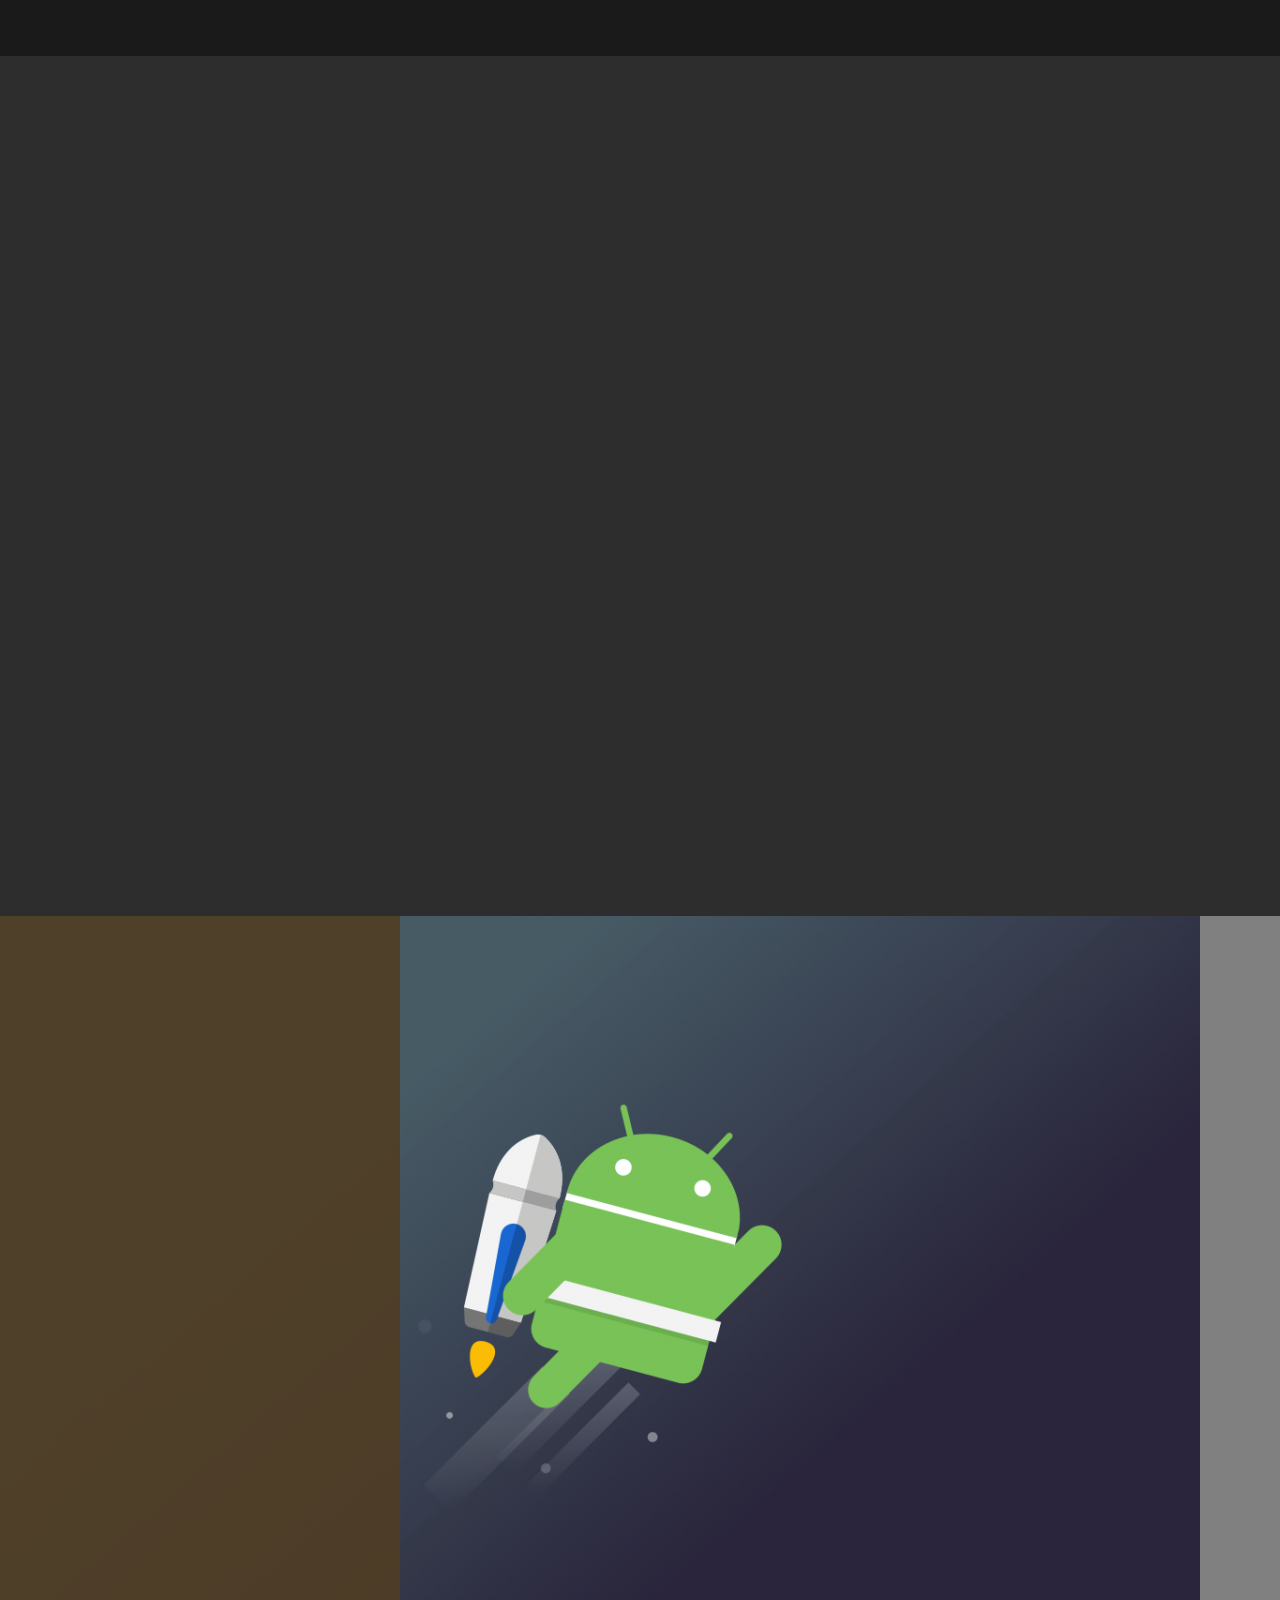
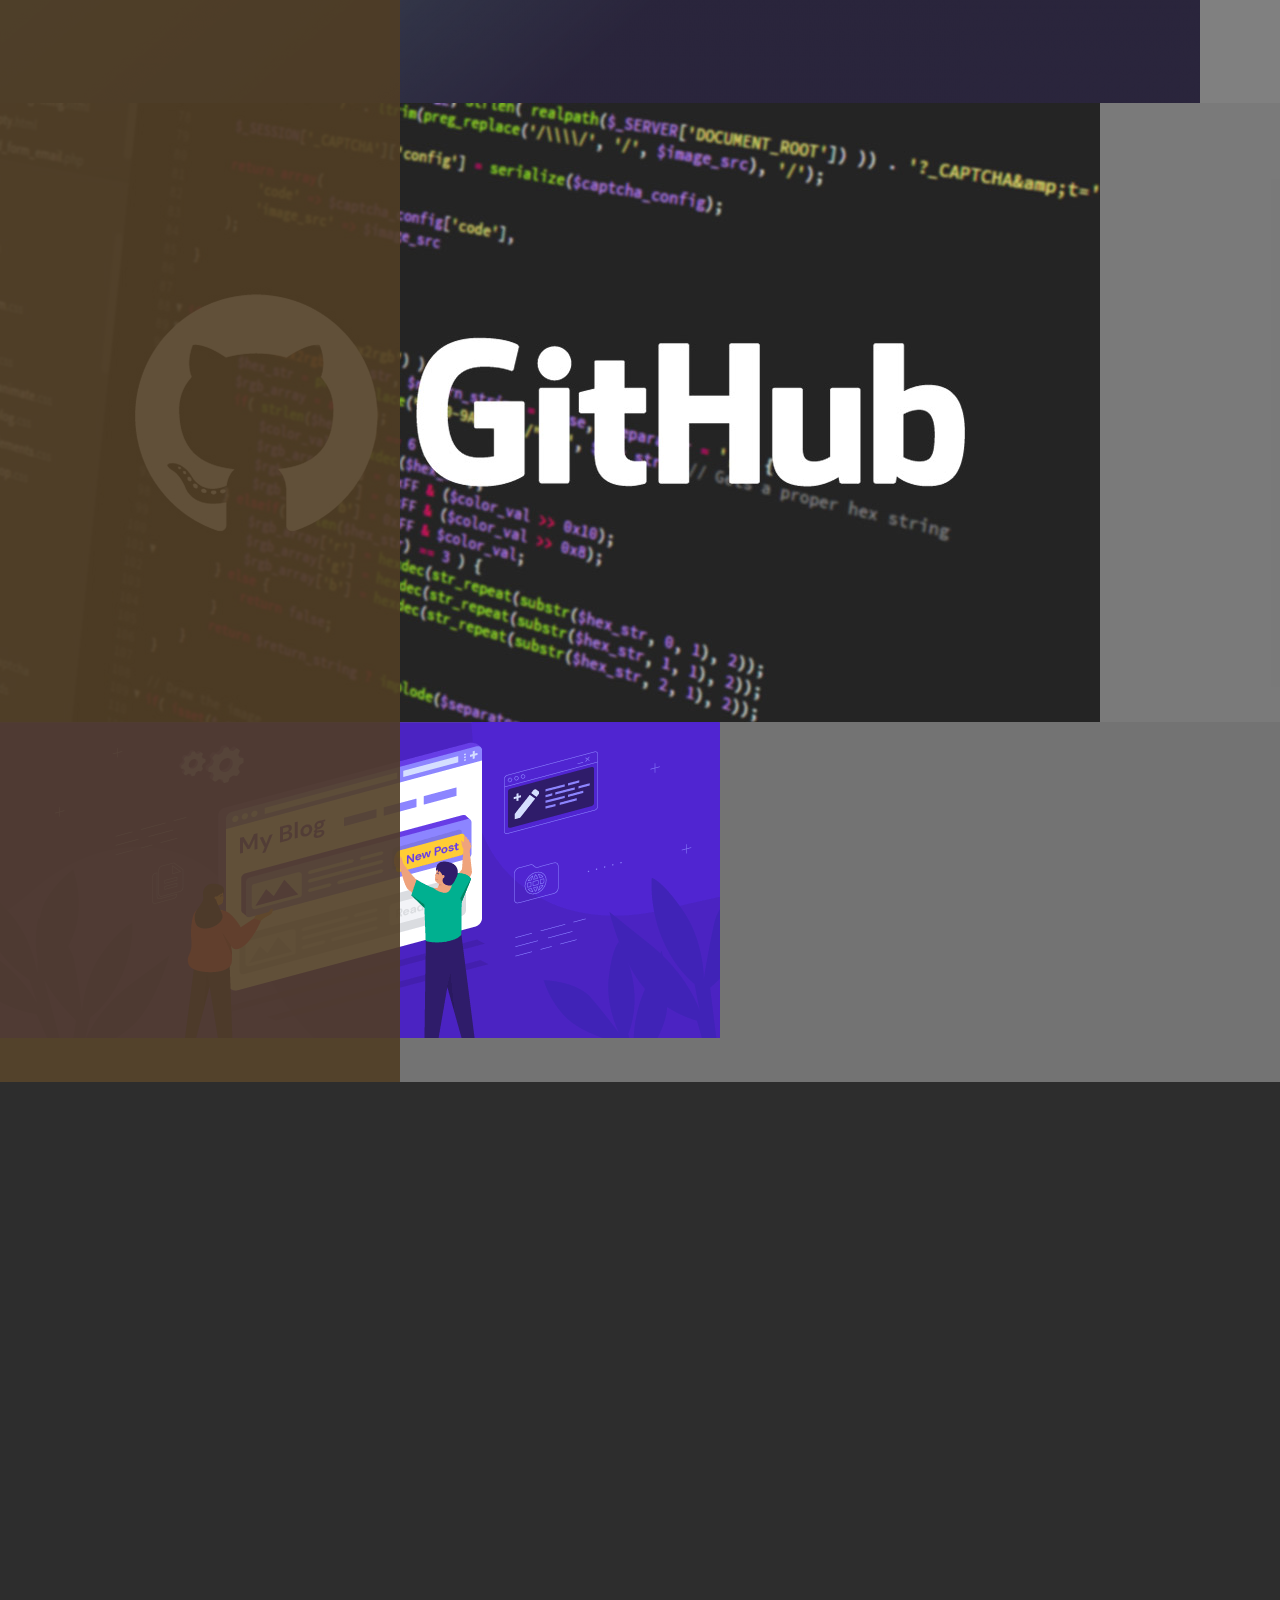
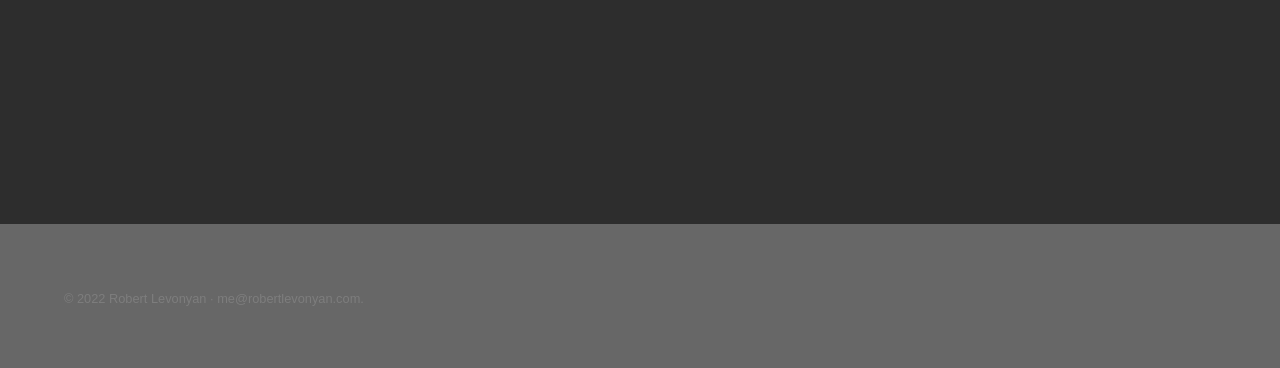
==== index.html @ fb7bb4aa "website added" ====
<!DOCTYPE HTML>
<!--
	Hyperspace by HTML5 UP
	html5up.net | @ajlkn
	Free for personal and commercial use under the CCA 3.0 license (html5up.net/license)
-->
<html>
	<head>
		<title>Robert Levonyan - My personal space</title>
		<meta charset="utf-8" />
		<meta name="viewport" content="width=device-width, initial-scale=1, user-scalable=no" />
		<link rel="stylesheet" href="assets/css/main.css" />
		<link rel="shortcut icon" href="./images/favicon.ico" type="image/x-icon">
		<noscript><link rel="stylesheet" href="assets/css/noscript.css" /></noscript>
	</head>
	<body class="is-preload">
		
		<!-- <video autoplay muted loop>
			<source src="./videos/website_video.mp4" type="video/mp4" />
		</video> -->

		<!-- Sidebar -->
			<section id="sidebar">
				<div class="inner">
					<nav>
						<ul>
							<li><a href="#intro">Welcome</a></li>
							<li><a href="#one">What I do</a></li>
							<li><a href="#two">Get In touch</a></li>
						</ul>
					</nav>
				</div>
			</section>

		<!-- Wrapper -->
			<div id="wrapper">

				<!-- Intro -->
					<section id="intro" class="wrapper style1 fullscreen fade-up">
						<div class="inner">
							<h1>Hello</h1>
							<p>I am Robert, an Android developer based in Yerevan, Armenia.<br /> I love creating great 
								<a href="https://play.google.com/store/apps/dev?id=5477562049350283357" target="_blank">applications</a>
								and <a href="https://github.com/robertlevonyan" target="_blank">libraries</a> for Android.</p>
							<ul class="actions">
								<li><a href="#one" class="button scrolly">Let's continue</a></li>
							</ul>
					</div>
					</section>

				<!-- One -->
					<section id="one" class="wrapper style2 spotlights">
						<section>
							<a href="#" class="image"><img src="images/android_dev.png" alt="" data-position="center center" /></a>
							<div class="content">
								<div class="inner">
									<h2>Android application development</h2>
									<p>During the years I've worked on 10+ projects from all around the world. If your business needs a native Android application written with the cutting edge technology, I'll be thrilled to work with you!</p>
									<ul class="actions">
										<li><li><a href="https://play.google.com/store/apps/dev?id=5477562049350283357" target="_blank" class="button">See my personal applications</a></li>
									</ul>
								</div>
							</div>
						</section>
						<section>
							<a href="#" class="image"><img src="images/github.jpeg" alt="" data-position="top center" /></a>
							<div class="content">
								<div class="inner">
									<h2>Android library development</h2>
									<p>I've created several open-source libraries and applications which can be helpful for others. I can also create a custom library for your own company</p>
									<ul class="actions">
										<li><a href="https://github.com/robertlevonyan" target="_blank" class="button">See my GitHub</a></li>
									</ul>
								</div>
							</div>
						</section>
						<section>
							<a href="#" class="image"><img src="images/blog.png" alt="" data-position="25% 25%" /></a>
							<div class="content">
								<div class="inner">
									<h2>Blog posts</h2>
									<p>As a person it is very important for me to share the knowledge I have. For this reason I'm writing small articles about topics I find interesting.</p>
									<ul class="actions">
										<li><a href="https://medium.com/@robertlevonyan" target="_blank" class="button">Read my medium</a></li>
									</ul>
								</div>
							</div>
						</section>
					</section>

				<!-- Three -->
					<section id="two" class="wrapper style1 fade-up">
						<div class="inner">
							<h2>Get in touch</h2>
							<p>Let's create something amazing together.</p>
							<div class="split style1">
								<section>
									<form method="post" action="#">
										<div class="fields">
											<div class="field half">
												<label for="name">Name</label>
												<input type="text" name="name" id="name" />
											</div>
											<div class="field half">
												<label for="email">Email</label>
												<input type="text" name="email" id="email" />
											</div>
											<div class="field">
												<label for="message">Message</label>
												<textarea name="message" id="message" rows="5"></textarea>
											</div>
											<div class="field" style="width: 79%">
												<label for="name">Capcha</label>
												<input type="text" name="nacapchame" id="capcha" />
											</div>
											<div class="field" style="width: 18%">
												<label for="name">Value</label>
												<input type="text" name="capchavalue" id="capcha_value" readonly/>
											</div>
										</div>
										<ul class="actions">
											<li><a href="" class="button submit">Send Message</a></li>
										</ul>
									</form>
								</section>
								<section>
									<ul class="contact">
										<!-- <li>
											<h3>Address</h3>
											<span>12345 Somewhere Road #654<br />
											Nashville, TN 00000-0000<br />
											USA</span>
										</li> -->
										<li>
											<h3>Email</h3>
											<a href="#">me@robertlevonyan.com</a>
										</li>
										<li>
											<h3>Social</h3>
											<ul class="icons">
												<li><a href="https://twitter.com/robertlevonyan" target="_blank" class="icon brands fa-twitter"><span class="label">Twitter</span></a></li>
												<li><a href="https://github.com/robertlevonyan/" target="_blank" class="icon brands fa-github"><span class="label">GitHub</span></a></li>
												<li><a href="https://www.instagram.com/robert_levonyan/" target="_blank" class="icon brands fa-instagram"><span class="label">Instagram</span></a></li>
												<li><a href="https://www.linkedin.com/in/robert-levonyan-0226a462/" target="_blank" class="icon brands fa-linkedin-in"><span class="label">LinkedIn</span></a></li>
											</ul>
										</li>
									</ul>
								</section>
							</div>
						</div>
					</section>

			</div>

		<!-- Footer -->
			<footer id="footer" class="wrapper style1-alt">
				<div class="inner">
					<ul class="menu">
						<li>&copy; 2022 Robert Levonyan · me@robertlevonyan.com.</li>
					</ul>
				</div>
			</footer>

		<!-- Scripts -->
			<script src="assets/js/jquery.min.js"></script>
			<script src="assets/js/jquery.scrollex.min.js"></script>
			<script src="assets/js/jquery.scrolly.min.js"></script>
			<script src="assets/js/browser.min.js"></script>
			<script src="assets/js/breakpoints.min.js"></script>
			<script src="assets/js/util.js"></script>
			<script src="assets/js/main.js"></script>

	</body>
</html>
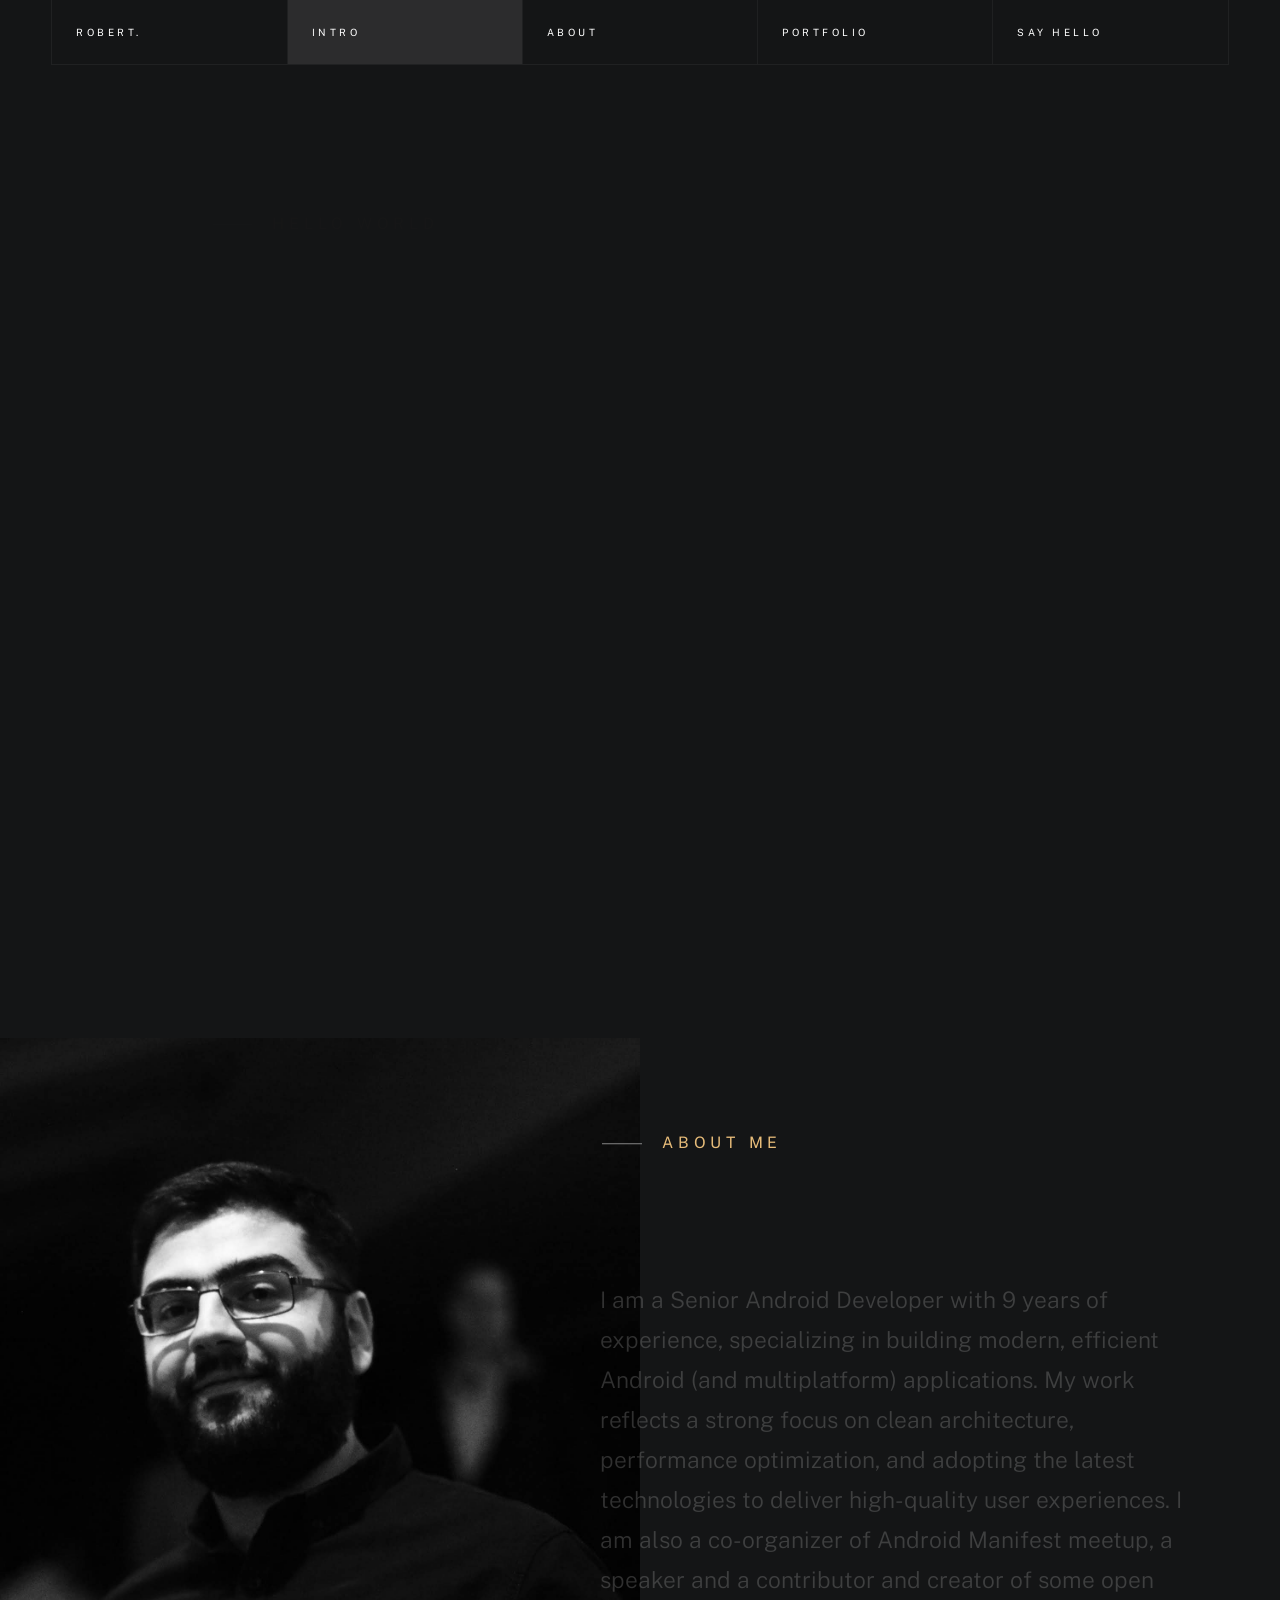
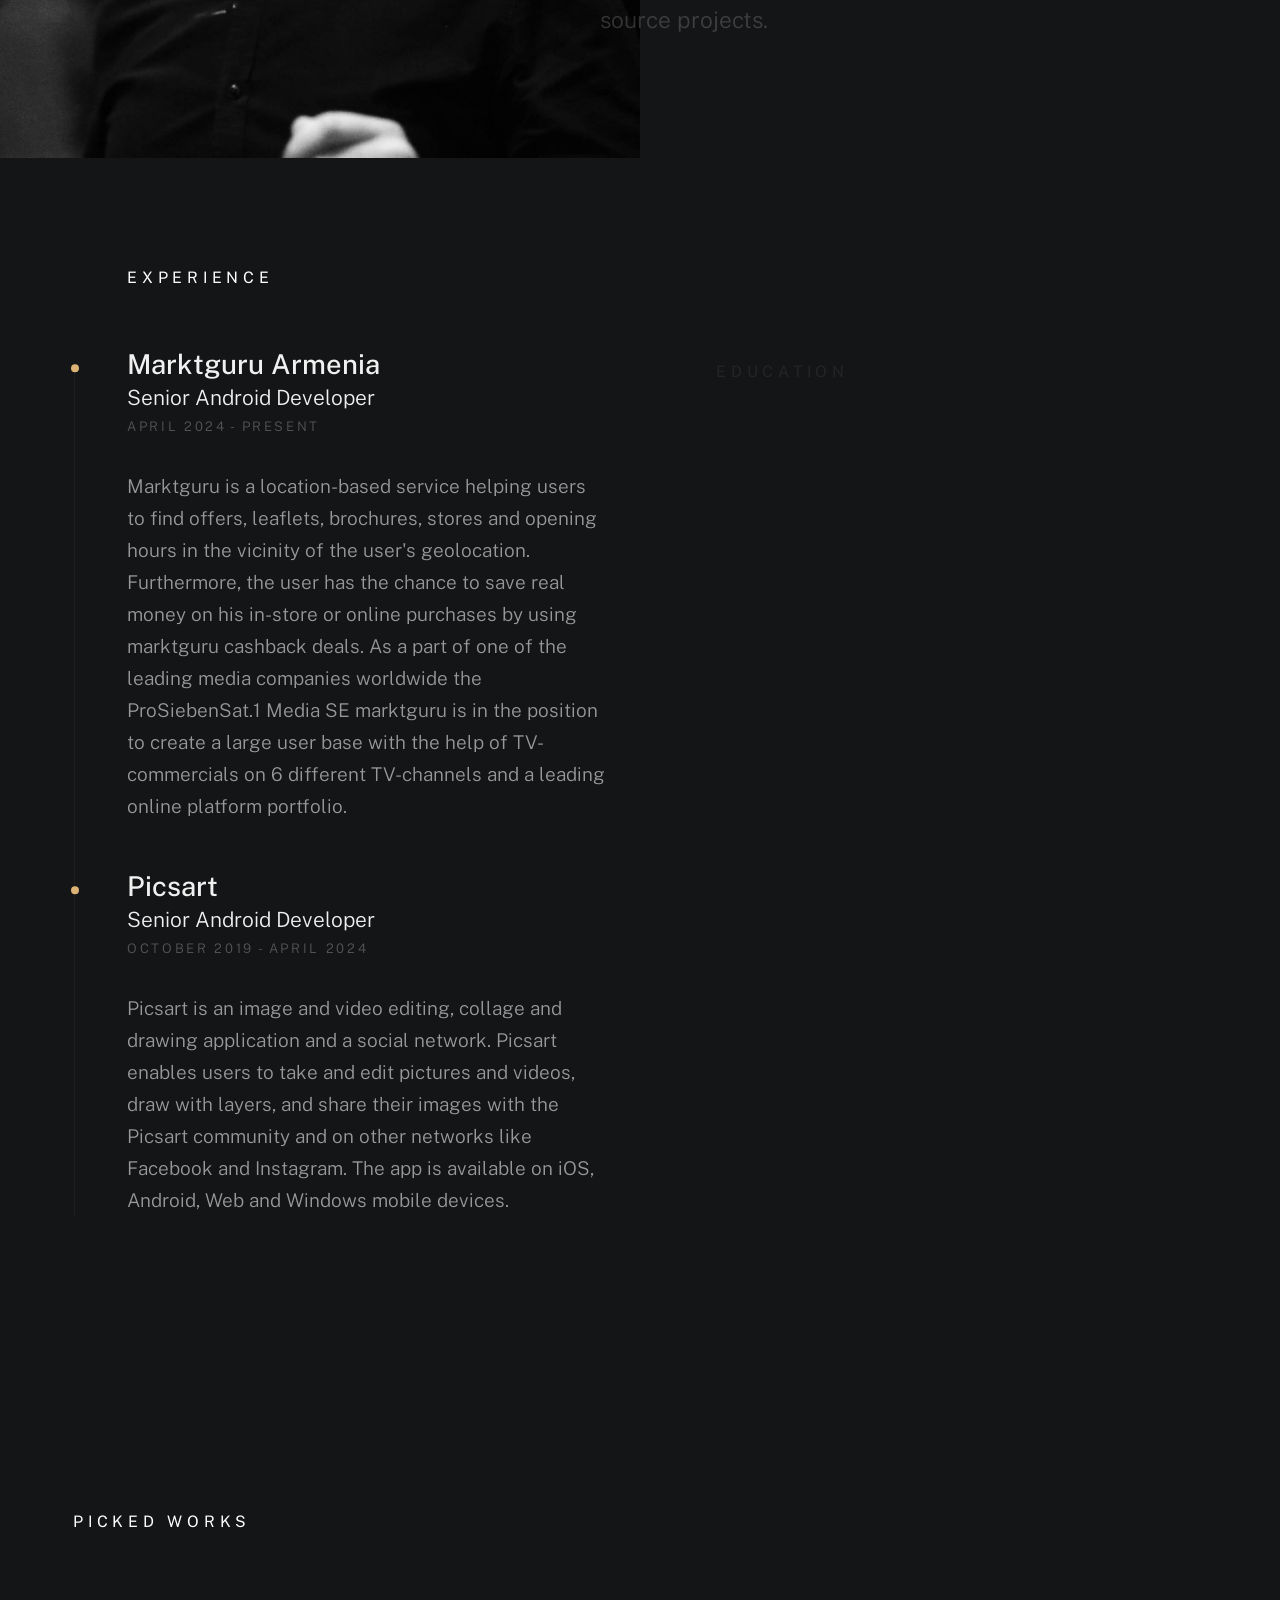
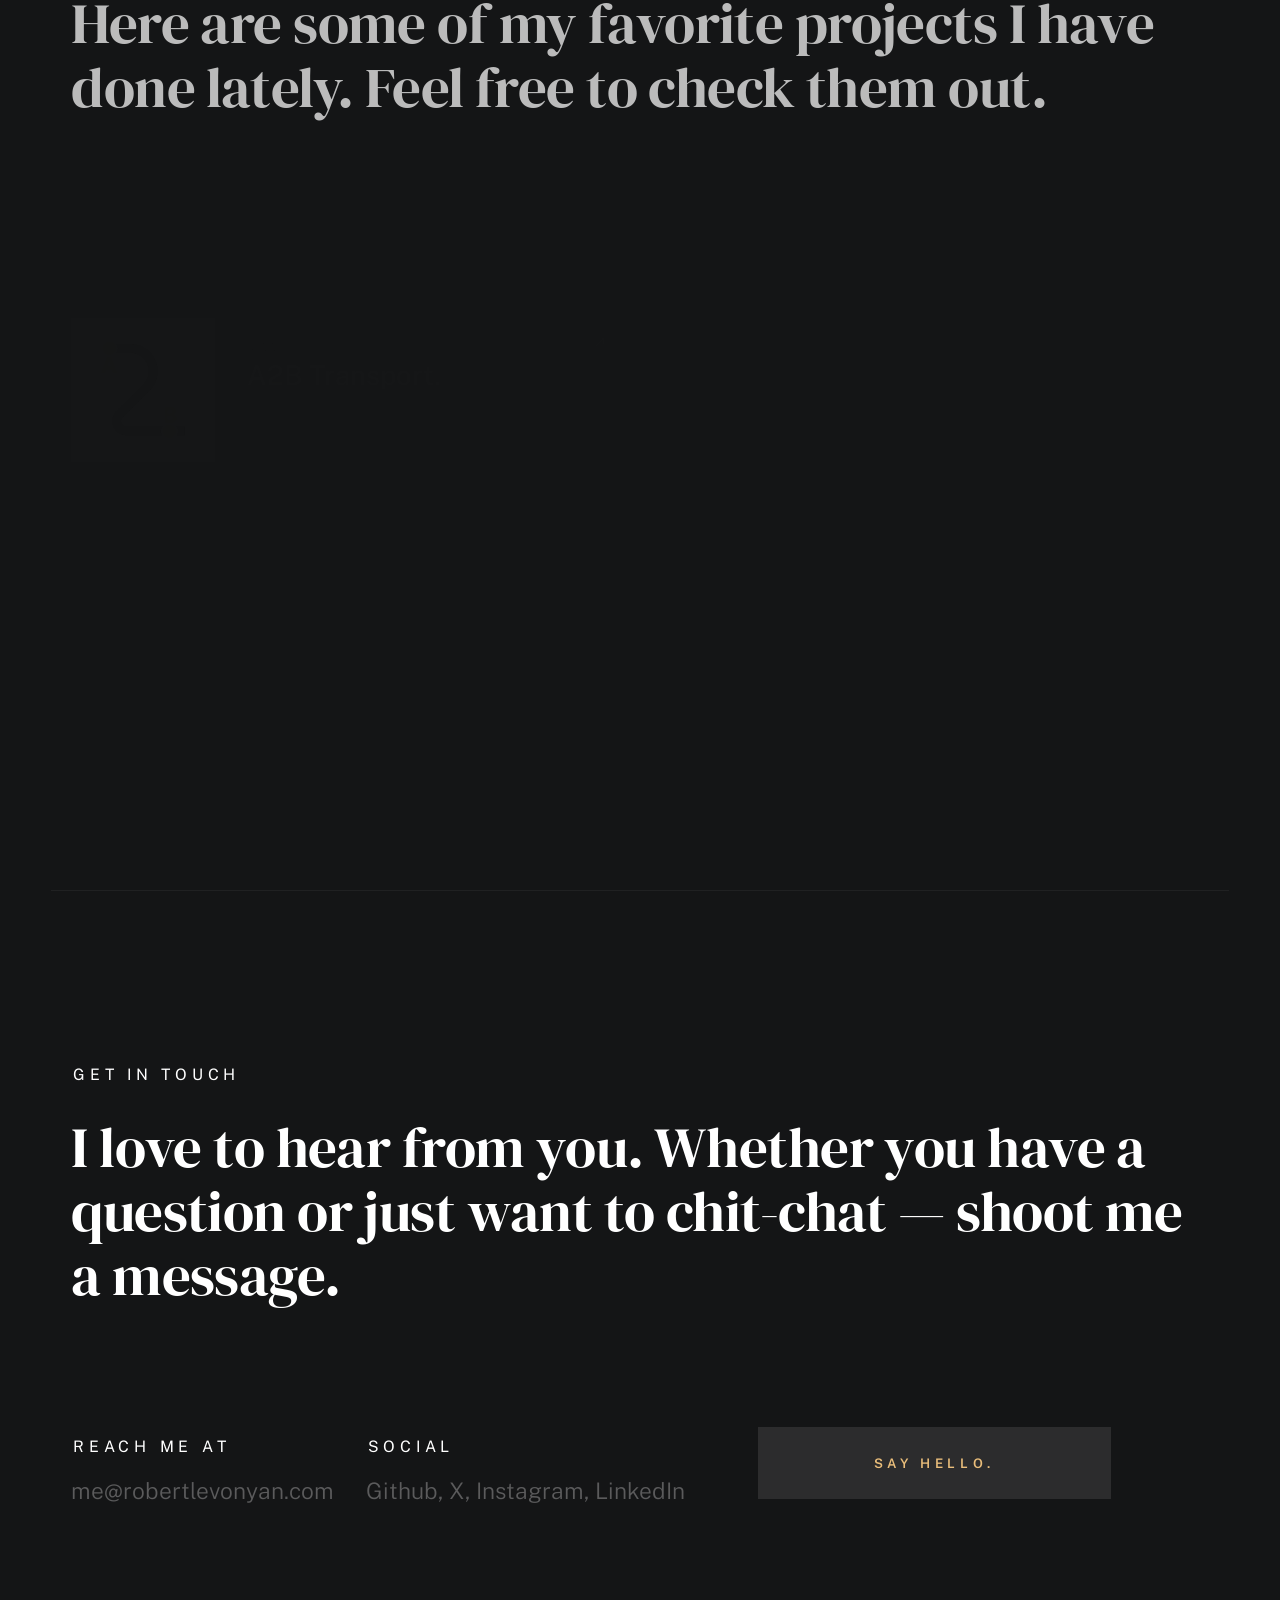
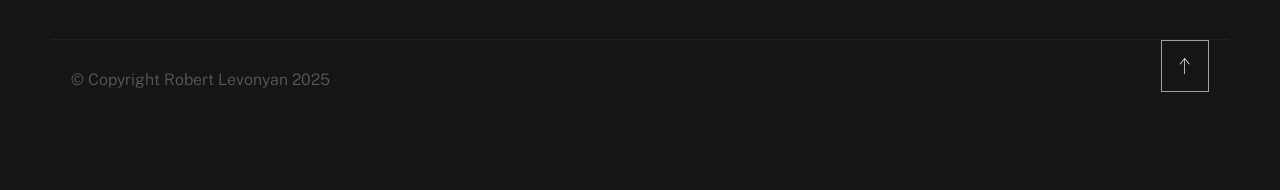
==== commit 370e25f5: "new version" ====
--- a/index.html
+++ b/index.html
@@ -1,174 +1,655 @@
-<!DOCTYPE HTML>
-<!--
-	Hyperspace by HTML5 UP
-	html5up.net | @ajlkn
-	Free for personal and commercial use under the CCA 3.0 license (html5up.net/license)
--->
-<html>
-	<head>
-		<title>Robert Levonyan - My personal space</title>
-		<meta charset="utf-8" />
-		<meta name="viewport" content="width=device-width, initial-scale=1, user-scalable=no" />
-		<link rel="stylesheet" href="assets/css/main.css" />
-		<link rel="shortcut icon" href="./images/favicon.ico" type="image/x-icon">
-		<noscript><link rel="stylesheet" href="assets/css/noscript.css" /></noscript>
-	</head>
-	<body class="is-preload">
-		
-		<!-- <video autoplay muted loop>
-			<source src="./videos/website_video.mp4" type="video/mp4" />
-		</video> -->
-
-		<!-- Sidebar -->
-			<section id="sidebar">
-				<div class="inner">
-					<nav>
-						<ul>
-							<li><a href="#intro">Welcome</a></li>
-							<li><a href="#one">What I do</a></li>
-							<li><a href="#two">Get In touch</a></li>
-						</ul>
-					</nav>
-				</div>
-			</section>
-
-		<!-- Wrapper -->
-			<div id="wrapper">
-
-				<!-- Intro -->
-					<section id="intro" class="wrapper style1 fullscreen fade-up">
-						<div class="inner">
-							<h1>Hello</h1>
-							<p>I am Robert, an Android developer based in Yerevan, Armenia.<br /> I love creating great 
-								<a href="https://play.google.com/store/apps/dev?id=5477562049350283357" target="_blank">applications</a>
-								and <a href="https://github.com/robertlevonyan" target="_blank">libraries</a> for Android.</p>
-							<ul class="actions">
-								<li><a href="#one" class="button scrolly">Let's continue</a></li>
-							</ul>
-					</div>
-					</section>
-
-				<!-- One -->
-					<section id="one" class="wrapper style2 spotlights">
-						<section>
-							<a href="#" class="image"><img src="images/android_dev.png" alt="" data-position="center center" /></a>
-							<div class="content">
-								<div class="inner">
-									<h2>Android application development</h2>
-									<p>During the years I've worked on 10+ projects from all around the world. If your business needs a native Android application written with the cutting edge technology, I'll be thrilled to work with you!</p>
-									<ul class="actions">
-										<li><li><a href="https://play.google.com/store/apps/dev?id=5477562049350283357" target="_blank" class="button">See my personal applications</a></li>
-									</ul>
-								</div>
-							</div>
-						</section>
-						<section>
-							<a href="#" class="image"><img src="images/github.jpeg" alt="" data-position="top center" /></a>
-							<div class="content">
-								<div class="inner">
-									<h2>Android library development</h2>
-									<p>I've created several open-source libraries and applications which can be helpful for others. I can also create a custom library for your own company</p>
-									<ul class="actions">
-										<li><a href="https://github.com/robertlevonyan" target="_blank" class="button">See my GitHub</a></li>
-									</ul>
-								</div>
-							</div>
-						</section>
-						<section>
-							<a href="#" class="image"><img src="images/blog.png" alt="" data-position="25% 25%" /></a>
-							<div class="content">
-								<div class="inner">
-									<h2>Blog posts</h2>
-									<p>As a person it is very important for me to share the knowledge I have. For this reason I'm writing small articles about topics I find interesting.</p>
-									<ul class="actions">
-										<li><a href="https://medium.com/@robertlevonyan" target="_blank" class="button">Read my medium</a></li>
-									</ul>
-								</div>
-							</div>
-						</section>
-					</section>
-
-				<!-- Three -->
-					<section id="two" class="wrapper style1 fade-up">
-						<div class="inner">
-							<h2>Get in touch</h2>
-							<p>Let's create something amazing together.</p>
-							<div class="split style1">
-								<section>
-									<form method="post" action="#">
-										<div class="fields">
-											<div class="field half">
-												<label for="name">Name</label>
-												<input type="text" name="name" id="name" />
-											</div>
-											<div class="field half">
-												<label for="email">Email</label>
-												<input type="text" name="email" id="email" />
-											</div>
-											<div class="field">
-												<label for="message">Message</label>
-												<textarea name="message" id="message" rows="5"></textarea>
-											</div>
-											<div class="field" style="width: 79%">
-												<label for="name">Capcha</label>
-												<input type="text" name="nacapchame" id="capcha" />
-											</div>
-											<div class="field" style="width: 18%">
-												<label for="name">Value</label>
-												<input type="text" name="capchavalue" id="capcha_value" readonly/>
-											</div>
-										</div>
-										<ul class="actions">
-											<li><a href="" class="button submit">Send Message</a></li>
-										</ul>
-									</form>
-								</section>
-								<section>
-									<ul class="contact">
-										<!-- <li>
-											<h3>Address</h3>
-											<span>12345 Somewhere Road #654<br />
-											Nashville, TN 00000-0000<br />
-											USA</span>
-										</li> -->
-										<li>
-											<h3>Email</h3>
-											<a href="#">me@robertlevonyan.com</a>
-										</li>
-										<li>
-											<h3>Social</h3>
-											<ul class="icons">
-												<li><a href="https://twitter.com/robertlevonyan" target="_blank" class="icon brands fa-twitter"><span class="label">Twitter</span></a></li>
-												<li><a href="https://github.com/robertlevonyan/" target="_blank" class="icon brands fa-github"><span class="label">GitHub</span></a></li>
-												<li><a href="https://www.instagram.com/robert_levonyan/" target="_blank" class="icon brands fa-instagram"><span class="label">Instagram</span></a></li>
-												<li><a href="https://www.linkedin.com/in/robert-levonyan-0226a462/" target="_blank" class="icon brands fa-linkedin-in"><span class="label">LinkedIn</span></a></li>
-											</ul>
-										</li>
-									</ul>
-								</section>
-							</div>
-						</div>
-					</section>
-
-			</div>
-
-		<!-- Footer -->
-			<footer id="footer" class="wrapper style1-alt">
-				<div class="inner">
-					<ul class="menu">
-						<li>&copy; 2022 Robert Levonyan · me@robertlevonyan.com.</li>
-					</ul>
-				</div>
-			</footer>
-
-		<!-- Scripts -->
-			<script src="assets/js/jquery.min.js"></script>
-			<script src="assets/js/jquery.scrollex.min.js"></script>
-			<script src="assets/js/jquery.scrolly.min.js"></script>
-			<script src="assets/js/browser.min.js"></script>
-			<script src="assets/js/breakpoints.min.js"></script>
-			<script src="assets/js/util.js"></script>
-			<script src="assets/js/main.js"></script>
-
-	</body>
+<!DOCTYPE html>
+<html class="no-js ss-preload" lang="en">
+<head>
+
+    <!--- basic page needs
+    ================================================== -->
+    <meta charset="utf-8">
+    <title>Robert Levonyan</title>
+    <meta name="description" content="">
+    <meta name="author" content="">
+
+    <!-- mobile specific metas
+    ================================================== -->
+    <meta name="viewport" content="width=device-width, initial-scale=1">
+
+    <!-- CSS
+    ================================================== -->
+    <link rel="stylesheet" href="css/vendor.css">
+    <link rel="stylesheet" href="css/styles.css">
+
+    <!-- favicons
+    ================================================== -->
+    <link rel="apple-touch-icon" sizes="180x180" href="apple-touch-icon.png">
+    <link rel="icon" type="image/png" sizes="32x32" href="favicon-32x32.png">
+    <link rel="icon" type="image/png" sizes="16x16" href="favicon-16x16.png">
+    <link rel="manifest" href="site.webmanifest">
+
+</head>
+
+<body id="top">
+
+
+    <!-- # preloader
+    ================================================== -->
+    <div id="preloader">
+        <div id="loader">
+        </div>
+    </div>
+
+
+    <!-- # page wrap
+    ================================================== -->
+    <div class="s-pagewrap">
+
+        <div class="circles">
+            <span></span>
+            <span></span>
+            <span></span>
+            <span></span>
+            <span></span>
+        </div>
+
+
+        <!-- ## site header 
+        ================================================== -->
+        <header class="s-header">
+
+            <div class="header-mobile">
+                <span class="mobile-home-link"><a href="index.html">Robert.</a></span>
+                <a class="mobile-menu-toggle" href="#0"><span>Menu</span></a>
+            </div>
+
+            <div class="row wide main-nav-wrap">
+                <nav class="column lg-12 main-nav">
+                    <ul>
+                        <li><a href="index.html" class="home-link">Robert.</a></li>
+                        <li class="current"><a href="#intro" class="smoothscroll">Intro</a></li>
+                        <li><a href="#about" class="smoothscroll">About</a></li>
+                        <li><a href="#works" class="smoothscroll">Portfolio</a></li>
+                        <li><a href="#contact" class="smoothscroll">Say Hello</a></li>
+                    </ul>
+                </nav>
+            </div>
+
+        </header> <!-- end s-header -->
+
+
+        <!-- ## main content
+        ==================================================- -->
+        <main class="s-content">
+
+
+            <!-- ### intro
+            ================================================== -->
+            <section id="intro" class="s-intro target-section">
+
+                <div class="row intro-content wide">
+
+                    <div class="column">
+                        <div class="text-pretitle with-line">
+                            Hello World
+                        </div>
+
+                        <h1 class="text-huge-title">
+                            I am Robert,<br>
+                            an Android and multiplatform<br>
+                            developer based<br>
+                            in Yerevan, Armenia.
+                        </h1>
+                    </div>
+
+                    <ul class="intro-social">
+                        <li><a href="https://github.com/robertlevonyan" target="_blank">Github</a></li>
+                        <li><a href="https://x.com/robertlevonyan" target="_blank">X</a></li>
+                        <li><a href="https://www.instagram.com/robert_levonyan/" target="_blank">Instagram</a></li>
+                        <li><a href="https://www.linkedin.com/in/robert-levonyan-0226a462/" target="_blank">LinkedIn</a></li>
+                    </ul>
+
+                </div> <!-- end intro content -->
+
+                <a href="#about" class="intro-scrolldown smoothscroll">
+                    <svg width="24" height="24" viewBox="0 0 24 24" xmlns="http://www.w3.org/2000/svg" fill-rule="evenodd" clip-rule="evenodd"><path d="M11 21.883l-6.235-7.527-.765.644 7.521 9 7.479-9-.764-.645-6.236 7.529v-21.884h-1v21.883z"/></svg>
+                </a>
+
+            </section> <!-- end s-intro -->
+
+
+            <!-- ### about
+            ================================================== -->
+            <section id="about" class="s-about target-section">
+
+
+                <div class="row about-info wide" data-animate-block>
+
+                    <div class="column lg-6 md-12 about-info__pic-block">
+                        <img src="images/about-photo.jpg" 
+                             srcset="images/about-photo.jpg 1x, images/about-photo@2x.jpg 2x" alt="" class="about-info__pic" data-animate-el>
+                    </div>
+
+                    <div class="column lg-6 md-12">
+                        <div class="about-info__text" >
+
+                            <h2 class="text-pretitle with-line" data-animate-el>
+                                About me
+                            </h2>
+                            <p class="attention-getter" data-animate-el>
+                                I am a Senior Android Developer with 9 years of experience,
+                                specializing in building modern, efficient Android (and multiplatform) applications.
+                                My work reflects a strong focus on clean architecture,
+                                performance optimization, and adopting the latest technologies
+                                to deliver high-quality user experiences.
+                                I am also a co-organizer of Android Manifest meetup, a speaker and
+                                a contributor and creator of some open source projects.
+                            </p>
+                            <a href="https://drive.google.com/open?id=142lXrGCILpX3a_YI8Xa8GMttNpjm3hfv&usp=drive_fs" class="btn btn--medium u-fullwidth" data-animate-el target="_blank">Download My CV</a>
+
+                        </div>
+                    </div>
+                </div> <!-- about-info -->
+
+
+               <!--  <div class="row about-expertise" data-animate-block>
+                    <div class="column lg-12">
+
+                        <h2 class="text-pretitle" data-animate-el>Expertise</h2>
+
+                        <ul class="skills-list h1" data-animate-el>
+                            <li>Visual Design</li>
+                            <li>Branding Identity</li>
+                            <li>UI Design</li>
+                            <li>Product Design</li>
+                            <li>Prototyping</li>
+                            <li>Illustration</li>
+                        </ul>
+
+                    </div>
+                </div> end about-expertise -->
+
+
+                <div class="row about-timelines" data-animate-block>
+
+                    <div class="column lg-6 tab-12">
+
+                        <h2 class="text-pretitle" data-animate-el>
+                            Experience
+                        </h2>
+
+                        <div class="timeline" data-animate-el>
+
+                            <div class="timeline__block">
+                                <div class="timeline__bullet"></div>
+                                <div class="timeline__header">
+                                    <h4 class="timeline__title">Marktguru Armenia</h3>
+                                    <h5 class="timeline__meta">Senior Android Developer</h5>
+                                    <p class="timeline__timeframe">April 2024 - Present</p>
+                                </div>
+                                <div class="timeline__desc">
+                                    <p>Marktguru is a location-based service helping users to find offers, leaflets, brochures, stores and opening hours in the vicinity of the user's geolocation. Furthermore, the user has the chance to save real money on his in-store or online purchases by using marktguru cashback deals.  As a part of one of the leading media companies worldwide the ProSiebenSat.1 Media SE marktguru is in the position to create a large user base with the help of TV-commercials on 6 different TV-channels and a leading online platform portfolio.</p>
+                                </div>
+                            </div>
+    
+                            <div class="timeline__block">
+                                <div class="timeline__bullet"></div>
+                                <div class="timeline__header">
+                                    <h4 class="timeline__title">Picsart</h4>
+                                    <h5 class="timeline__meta">Senior Android Developer</h5>
+                                    <p class="timeline__timeframe">October 2019 - April 2024</p>
+                                </div>
+                                <div class="timeline__desc">
+                                    <p>Picsart is an image and video editing, collage and drawing application and a social network. Picsart enables users to take and edit pictures and videos, draw with layers, and share their images with the Picsart community and on other networks like Facebook and Instagram. The app is available on iOS, Android, Web and Windows mobile devices.</p>
+                                </div>
+                            </div>
+    
+                        </div> <!-- end timeline -->
+
+                    </div> <!-- end column -->
+
+                    <div class="column lg-6 tab-12">
+
+                        <h2 class="text-pretitle" data-animate-el>
+                            Education
+                        </h2>
+
+                        <div class="timeline" data-animate-el>
+
+                            <div class="timeline__block">
+                                <div class="timeline__bullet"></div>
+                                <div class="timeline__header">
+                                    <h4 class="timeline__title">European University of Armenia</h3>
+                                    <h5 class="timeline__meta">IT Bachelor</h5>
+                                    <p class="timeline__timeframe">May 2015</p>
+                                </div>
+                                <div class="timeline__desc">
+                                    <p>European University (previously called European Educational Regional Academy) was founded on the basis of agreement between the Republic of Armenia and "OWZ Bayern" in the Federal Republic of Germany and Bavaria, "European Academy Bolzano" in South Tyrol region of the Republic of Italy, "Career Development Association" in the Republic of Armenia, "Chamber of Commerce and Industry of Lyon" in France, French University of Armenia and other international and European organizations in 15.10.2001 on decision 978 confirmed by the Government of the Republic of Armenia.</p>
+                                </div>
+                            </div>
+    
+                            <!-- <div class="timeline__block">
+                                <div class="timeline__bullet"></div>
+                                <div class="timeline__header">
+                                    <h4 class="timeline__title">School of Cool Designers</h4>
+                                    <h5 class="timeline__meta">B.A. Degree in Graphic Design</h5>
+                                    <p class="timeline__timeframe">August 2012</p>
+                                </div>
+                                <div class="timeline__desc">
+                                    <p>Lorem ipsum Occaecat do esse ex et dolor culpa nisi ex in magna consectetur nisi cupidatat laboris esse eiusmod deserunt aute do quis velit esse sed Ut proident cupidatat nulla esse cillum laborum occaecat nostrud sit dolor incididunt amet est occaecat nisi.</p>
+                                </div>
+                            </div>
+    
+                        </div> end timeline -->
+                        
+                    </div> <!-- end column -->
+
+
+                </div> <!-- end about-timelines -->
+
+            </section> <!-- end s-about -->
+
+
+            <!-- ### works
+            ================================================== -->
+            <section id="works" class="s-works target-section">
+
+
+                <div class="row works-portfolio">
+
+                    <div class="column lg-12" data-animate-block>
+
+                        <h2 class="text-pretitle" data-animate-el>
+                            Picked Works
+                        </h2>
+                        <p class="h1" data-animate-el>
+                            Here are some of my favorite projects I have done lately. Feel free to check them out.
+                        </p>
+    
+                        <ul class="folio-list row block-lg-one-half block-stack-on-1000">
+
+                            <li class="folio-list__item column" data-animate-el>
+                                <a class="folio-list__item-link" href="https://play.google.com/store/apps/details?id=robert.findtransport" target="_blank">
+                                    <div class="folio-list__item-pic">
+                                        <img src="images/portfolio/a2b.png"
+                                             srcset="images/portfolio/a2b.png 1x, images/portfolio/a2b.png 2x"  alt="">
+                                    </div>
+                                    
+                                    <div class="folio-list__item-text">
+                                        <div class="folio-list__item-cat">
+                                            App
+                                        </div>
+                                        <div class="folio-list__item-title">
+                                            A2B Transport.
+                                        </div>
+                                    </div>
+                                </a>
+                                <a class="folio-list__proj-link" href="#" title="project link">
+                                    <svg width="15" height="15" viewBox="0 0 15 15" fill="none" xmlns="http://www.w3.org/2000/svg"><path d="M8.14645 3.14645C8.34171 2.95118 8.65829 2.95118 8.85355 3.14645L12.8536 7.14645C13.0488 7.34171 13.0488 7.65829 12.8536 7.85355L8.85355 11.8536C8.65829 12.0488 8.34171 12.0488 8.14645 11.8536C7.95118 11.6583 7.95118 11.3417 8.14645 11.1464L11.2929 8H2.5C2.22386 8 2 7.77614 2 7.5C2 7.22386 2.22386 7 2.5 7H11.2929L8.14645 3.85355C7.95118 3.65829 7.95118 3.34171 8.14645 3.14645Z" fill="currentColor" fill-rule="evenodd" clip-rule="evenodd"></path></svg>
+                                </a>
+                            </li> <!--end folio-list__item -->
+
+                            <li class="folio-list__item column" data-animate-el>
+                                <a class="folio-list__item-link" href="https://play.google.com/store/apps/details?id=com.robertlevonyan.testy" target="_blank">
+                                    <div class="folio-list__item-pic">
+                                        <img src="images/portfolio/testy.png" 
+                                             srcset="images/portfolio/testy.png 1x, images/portfolio/testy.png 2x" alt="">
+                                    </div>
+                                    
+                                    <div class="folio-list__item-text">
+                                        <div class="folio-list__item-cat">
+                                            App
+                                        </div>
+                                        <div class="folio-list__item-title">
+                                            Testy.
+                                        </div>
+                                    </div>
+                                </a>
+                                <a class="folio-list__proj-link" href="#" title="project link">
+                                    <svg width="15" height="15" viewBox="0 0 15 15" fill="none" xmlns="http://www.w3.org/2000/svg"><path d="M8.14645 3.14645C8.34171 2.95118 8.65829 2.95118 8.85355 3.14645L12.8536 7.14645C13.0488 7.34171 13.0488 7.65829 12.8536 7.85355L8.85355 11.8536C8.65829 12.0488 8.34171 12.0488 8.14645 11.8536C7.95118 11.6583 7.95118 11.3417 8.14645 11.1464L11.2929 8H2.5C2.22386 8 2 7.77614 2 7.5C2 7.22386 2.22386 7 2.5 7H11.2929L8.14645 3.85355C7.95118 3.65829 7.95118 3.34171 8.14645 3.14645Z" fill="currentColor" fill-rule="evenodd" clip-rule="evenodd"></path></svg>
+                                </a>
+                            </li> <!--end folio-list__item -->
+
+                            <li class="folio-list__item column" data-animate-el>
+                                <a class="folio-list__item-link" href="https://play.google.com/store/apps/details?id=guru.bonbon.app" target="_blank">
+                                    <div class="folio-list__item-pic">
+                                        <img src="images/portfolio/bonsy.png" 
+                                             srcset="images/portfolio/bonsy.png 1x, images/portfolio/bonsy.png 2x" alt="">
+                                    </div>
+                                    
+                                    <div class="folio-list__item-text">
+                                        <div class="folio-list__item-cat">
+                                            App
+                                        </div>
+                                        <div class="folio-list__item-title">
+                                            Bonsy.
+                                        </div>
+                                    </div>
+                                </a>
+                                <a class="folio-list__proj-link" href="#" title="project link">
+                                    <svg width="15" height="15" viewBox="0 0 15 15" fill="none" xmlns="http://www.w3.org/2000/svg"><path d="M8.14645 3.14645C8.34171 2.95118 8.65829 2.95118 8.85355 3.14645L12.8536 7.14645C13.0488 7.34171 13.0488 7.65829 12.8536 7.85355L8.85355 11.8536C8.65829 12.0488 8.34171 12.0488 8.14645 11.8536C7.95118 11.6583 7.95118 11.3417 8.14645 11.1464L11.2929 8H2.5C2.22386 8 2 7.77614 2 7.5C2 7.22386 2.22386 7 2.5 7H11.2929L8.14645 3.85355C7.95118 3.65829 7.95118 3.34171 8.14645 3.14645Z" fill="currentColor" fill-rule="evenodd" clip-rule="evenodd"></path></svg>
+                                </a>
+                            </li> <!--end folio-list__item -->
+
+                            <li class="folio-list__item column" data-animate-el>
+                                <a class="folio-list__item-link" href="https://play.google.com/store/apps/dev?id=5477562049350283357" target="_blank">
+                                    <div class="folio-list__item-pic">
+                                        <img src="images/portfolio/play.png"
+                                             srcset="images/portfolio/play.png 1x, images/portfolio/play.png 2x" alt="">
+                                    </div>
+                                    
+                                    <div class="folio-list__item-text">
+                                        <div class="folio-list__item-cat">
+                                            Google Play Store
+                                        </div>
+                                        <div class="folio-list__item-title">
+                                            See more.
+                                        </div>
+                                    </div>
+                                </a>
+                                <a class="folio-list__proj-link" href="#" title="project link">
+                                    <svg width="15" height="15" viewBox="0 0 15 15" fill="none" xmlns="http://www.w3.org/2000/svg"><path d="M8.14645 3.14645C8.34171 2.95118 8.65829 2.95118 8.85355 3.14645L12.8536 7.14645C13.0488 7.34171 13.0488 7.65829 12.8536 7.85355L8.85355 11.8536C8.65829 12.0488 8.34171 12.0488 8.14645 11.8536C7.95118 11.6583 7.95118 11.3417 8.14645 11.1464L11.2929 8H2.5C2.22386 8 2 7.77614 2 7.5C2 7.22386 2.22386 7 2.5 7H11.2929L8.14645 3.85355C7.95118 3.65829 7.95118 3.34171 8.14645 3.14645Z" fill="currentColor" fill-rule="evenodd" clip-rule="evenodd"></path></svg>
+                                </a>
+                            </li> <!--end folio-list__item -->
+
+                            <li class="folio-list__item column" data-animate-el>
+                                <a class="folio-list__item-link" href="https://github.com/robertlevonyan/material-chip-view" target="_blank">
+                                    <div class="folio-list__item-pic">
+                                        <img src="images/portfolio/mcv.png" 
+                                             srcset="images/portfolio/mcv.png 1x, images/portfolio/mcv.png 2x" alt="">
+                                    </div>
+                                    
+                                    <div class="folio-list__item-text">
+                                        <div class="folio-list__item-cat">
+                                            Open Source
+                                        </div>
+                                        <div class="folio-list__item-title">
+                                            Material Chip View.
+                                        </div>
+                                    </div>
+                                </a>
+                                <a class="folio-list__proj-link" href="#" title="project link">
+                                    <svg width="15" height="15" viewBox="0 0 15 15" fill="none" xmlns="http://www.w3.org/2000/svg"><path d="M8.14645 3.14645C8.34171 2.95118 8.65829 2.95118 8.85355 3.14645L12.8536 7.14645C13.0488 7.34171 13.0488 7.65829 12.8536 7.85355L8.85355 11.8536C8.65829 12.0488 8.34171 12.0488 8.14645 11.8536C7.95118 11.6583 7.95118 11.3417 8.14645 11.1464L11.2929 8H2.5C2.22386 8 2 7.77614 2 7.5C2 7.22386 2.22386 7 2.5 7H11.2929L8.14645 3.85355C7.95118 3.65829 7.95118 3.34171 8.14645 3.14645Z" fill="currentColor" fill-rule="evenodd" clip-rule="evenodd"></path></svg>
+                                </a>
+                            </li> <!--end folio-list__item -->
+
+                            <li class="folio-list__item column" data-animate-el>
+                                <a class="folio-list__item-link" href="https://github.com/robertlevonyan" target="_blank">
+                                    <div class="folio-list__item-pic">
+                                        <img src="images/portfolio/github.png" 
+                                             srcset="images/portfolio/github.png 1x, images/portfolio/github.png 2x" alt="">
+                                    </div>
+                                    
+                                    <div class="folio-list__item-text">
+                                        <div class="folio-list__item-cat">
+                                            Gitgub
+                                        </div>
+                                        <div class="folio-list__item-title">
+                                            Check out more open source projects.
+                                        </div>
+                                    </div>
+                                </a>
+                                <a class="folio-list__proj-link" href="#" title="project link">
+                                    <svg width="15" height="15" viewBox="0 0 15 15" fill="none" xmlns="http://www.w3.org/2000/svg"><path d="M8.14645 3.14645C8.34171 2.95118 8.65829 2.95118 8.85355 3.14645L12.8536 7.14645C13.0488 7.34171 13.0488 7.65829 12.8536 7.85355L8.85355 11.8536C8.65829 12.0488 8.34171 12.0488 8.14645 11.8536C7.95118 11.6583 7.95118 11.3417 8.14645 11.1464L11.2929 8H2.5C2.22386 8 2 7.77614 2 7.5C2 7.22386 2.22386 7 2.5 7H11.2929L8.14645 3.85355C7.95118 3.65829 7.95118 3.34171 8.14645 3.14645Z" fill="currentColor" fill-rule="evenodd" clip-rule="evenodd"></path></svg>
+                                </a>
+                            </li> <!--end folio-list__item -->
+
+                        </ul> <!-- end folio-list -->
+
+                    </div> <!-- end column -->
+
+
+                    <!-- Modal Templates Popup
+                    -------------------------------------------- 
+                    <div id="modal-01" hidden>
+                        <div class="modal-popup">
+                            <img src="images/portfolio/gallery/g-fuji.jpg" alt="">
+                
+                            <div class="modal-popup__desc">
+                                <h5>Retro Camera</h5>
+                                <p>Odio soluta enim quos sit asperiores rerum rerum repudiandae cum. Vel voluptatem alias qui assumenda iure et expedita voluptatem. Ratione officiis quae.</p>
+                                <ul class="modal-popup__cat">
+                                    <li>Branding</li>
+                                    <li>Product Design</li>
+                                </ul>
+                            </div>
+                
+                            <a href="https://www.behance.net/" class="modal-popup__details">Project link</a>
+                        </div>
+                    </div> 
+
+                    <div id="modal-02" hidden>
+                        <div class="modal-popup">
+                            <img src="images/portfolio/gallery/g-lamp.jpg" alt="">
+                
+                            <div class="modal-popup__desc">
+                                <h5>The White Lamp</h5>
+                                <p>Proin gravida nibh vel velit auctor aliquet. Aenean sollicitudin, lorem quis bibendum auctor, nisi elit consequat ipsum, nec sagittis sem nibh id elit.</p>
+                                <ul class="modal-popup__cat">
+                                    <li>Branding</li>
+                                </ul>
+                            </div>
+                
+                            <a href="https://www.behance.net/" class="modal-popup__details">Project link</a>
+                        </div>
+                    </div> 
+
+                    <div id="modal-03" hidden>
+                        <div class="modal-popup">
+                            <img src="images/portfolio/gallery/g-rucksack.jpg" alt="">
+                
+                            <div class="modal-popup__desc">
+                                <h5>Rucksuck</h5>
+                                <p>Exercitationem reprehenderit quod explicabo consequatur aliquid ut magni ut. Deleniti quo corrupti illum velit eveniet ratione necessitatibus ipsam mollitia.</p>
+                                <ul class="modal-popup__cat">
+                                    <li>Product Design</li>
+                                </ul>
+                            </div>
+                
+                            <a href="https://www.behance.net/" class="modal-popup__details">Project link</a>
+                        </div>
+                    </div>
+
+                    <div id="modal-04" hidden>
+                        <div class="modal-popup">
+                            <img src="images/portfolio/gallery/g-skaterboy.jpg" alt="">
+                
+                            <div class="modal-popup__desc">
+                                <h5>Since Day One</h5>
+                                <p>Dolores velit qui quos nobis. Aliquam delectus voluptas quos possimus non voluptatem voluptas voluptas. Est doloribus eligendi porro doloribus voluptatum.</p>
+                                <ul class="modal-popup__cat">
+                                    <li>Website</li>
+                                </ul>
+                            </div>
+                
+                            <a href="https://www.behance.net/" class="modal-popup__details">Project link</a>
+                        </div>
+                    </div> 
+
+                    <div id="modal-05" hidden>
+                        <div class="modal-popup">
+
+                            <img src="images/portfolio/gallery/g-sanddunes.jpg" alt="">
+                
+                            <div class="modal-popup__desc">
+                                <h5>Sand Dunes</h5>
+                                <p>Proin gravida nibh vel velit auctor aliquet. Aenean sollicitudin, lorem quis bibendum auctor, nisi elit consequat ipsum, nec sagittis sem nibh id elit.</p>
+                                <ul class="modal-popup__cat">
+                                    <li>Illustration</li>
+                                </ul>
+                            </div>
+                
+                            <a href="https://www.behance.net/" class="modal-popup__details">Project link</a>
+                        </div>
+                    </div> 
+
+                    <div id="modal-06" hidden>
+                        <div class="modal-popup">
+                            <img src="images/portfolio/gallery/g-minimalismo.jpg" alt="">
+                
+                            <div class="modal-popup__desc">
+                                <h5>Minimalismo</h5>
+                                <p>Quisquam vel libero consequuntur autem voluptas. Qui aut vero. Omnis fugit mollitia cupiditate voluptas. Aenean sollicitudin, lorem quis bibendum auctor.</p>
+                                <ul class="modal-popup__cat">
+                                    <li>Branding</li>
+                                    <li>Product Design</li>
+                                </ul>
+                            </div>
+                
+                            <a href="https://www.behance.net/" class="modal-popup__details">Project link</a>
+                        </div>
+                    </div> 
+        
+                </div> end works-portfolio -->
+
+                <!--
+                <div class="row testimonials">
+                    <div class="column lg-12" data-animate-block>
+        
+                        <div class="swiper-container testimonial-slider" data-animate-el>
+        
+                            <div class="swiper-wrapper">
+
+                                <div class="testimonial-slider__slide swiper-slide">
+                                    <div class="testimonial-slider__author">
+                                        <img src="images/avatars/user-02.jpg" alt="Author image" class="testimonial-slider__avatar">
+                                        <cite class="testimonial-slider__cite">
+                                            <strong>Tim Cook</strong>
+                                            <span>CEO, Apple</span>
+                                        </cite>
+                                    </div>
+                                    <p>
+                                    Molestiae incidunt consequatur quis ipsa autem nam sit enim magni. Voluptas tempore rem. 
+                                    Explicabo a quaerat sint autem dolore ducimus ut consequatur neque.  Nisi dolores quaerat fuga rem nihil nostrum.
+                                    Laudantium quia consequatur molestias delectus culpa.
+                                    </p>
+                                </div>
+                
+                                <div class="testimonial-slider__slide swiper-slide">
+                                    <div class="testimonial-slider__author">
+                                        <img src="images/avatars/user-03.jpg" alt="Author image" class="testimonial-slider__avatar">
+                                        <cite class="testimonial-slider__cite">
+                                            <strong>Sundar Pichai</strong>
+                                            <span>CEO, Google</span>
+                                        </cite>
+                                    </div>
+                                    <p>
+                                    Excepturi nam cupiditate culpa doloremque deleniti repellat. Veniam quos repellat voluptas animi adipisci.
+                                    Nisi eaque consequatur. Voluptatem dignissimos ut ducimus accusantium perspiciatis.
+                                    Quasi voluptas eius distinctio. Atque eos maxime.
+                                    </p>
+                                </div>
+                
+                                <div class="testimonial-slider__slide swiper-slide">
+                                    <div class="testimonial-slider__author">
+                                        <img src="images/avatars/user-01.jpg" alt="Author image" class="testimonial-slider__avatar">
+                                        <cite class="testimonial-slider__cite">
+                                            <strong>Satya Nadella</strong>
+                                            <span>CEO, Microsoft</span>
+                                        </cite>
+                                    </div>
+                                    <p>
+                                    Repellat dignissimos libero. Qui sed at corrupti expedita voluptas odit. Nihil ea quia nesciunt. Ducimus aut sed ipsam.  
+                                    Autem eaque officia cum exercitationem sunt voluptatum accusamus. Quasi voluptas eius distinctio.
+                                    Voluptatem dignissimos ut.
+                                    </p>
+                                </div>
+        
+                                <div class="testimonial-slider__slide swiper-slide">
+                                    <div class="testimonial-slider__author">
+                                        <img src="images/avatars/user-06.jpg" alt="Author image" class="testimonial-slider__avatar">
+                                        <cite class="testimonial-slider__cite">
+                                            <strong>Jeff Bezos</strong>
+                                            <span>CEO, Amazon</span>
+                                        </cite>
+                                    </div>
+                                    <p>
+                                    Nunc interdum lacus sit amet orci. Vestibulum dapibus nunc ac augue. Fusce vel dui. In ac felis 
+                                    quis tortor malesuada pretium. Curabitur vestibulum aliquam leo. Qui sed at corrupti expedita voluptas odit. 
+                                    Nihil ea quia nesciunt. Ducimus aut sed ipsam.
+                                    </p>
+                                </div> 
+            
+                            </div>
+        
+                            <div class="swiper-pagination"></div>
+        
+                        </div> 
+        
+                    </div> 
+                </div> -->
+
+            </section> <!-- end s-works -->
+
+
+            <!-- ### contact
+            ================================================== -->
+            <section id="contact" class="s-contact target-section">
+
+                <div class="row contact-top">
+                    <div class="column lg-12">
+                        <h2 class="text-pretitle">
+                            Get In Touch
+                        </h2>
+
+                        <p class="h1">
+                            I love to hear from you.
+                            Whether you have a question or just 
+                            want to chit-chat — shoot me a message.
+                        </p>
+                    </div>
+                </div> <!-- end contact-top -->
+
+                <div class="row contact-bottom">
+                    <div class="column lg-3 md-5 tab-6 stack-on-550 contact-block">
+                        <h3 class="text-pretitle">Reach me at</h3>
+                        <p class="contact-links">
+                            <a href="mailto:me@robertlevonyan.com" class="mailtoui">me@robertlevonyan.com</a> <br>
+                            <!-- <a href="tel:+1975432345">+197 543 2345</a> -->
+                        </p>
+                    </div>
+                    <div class="column lg-4 md-5 tab-6 stack-on-550 contact-block">
+                        <h3 class="text-pretitle">Social</h3>
+                        <ul class="contact-social">
+                            <li><a href="https://github.com/robertlevonyan" target="_blank">Github</a></li>
+                            <li><a href="https://x.com/robertlevonyan" target="_blank">X</a></li>
+                            <li><a href="https://www.instagram.com/robert_levonyan/" target="_blank">Instagram</a></li>
+                            <li><a href="https://www.linkedin.com/in/robert-levonyan-0226a462/" target="_blank">LinkedIn</a></li>
+                        </ul>
+                    </div>
+                    <div class="column lg-4 md-12 contact-block">
+                        <a href="mailto:me@robertlevonyan.com" class="mailtoui btn btn--medium u-fullwidth contact-btn">Say Hello.</a>
+                    </div>
+                </div> <!-- end contact-bottom -->
+
+            </section> <!-- end contact -->
+
+        </main> <!-- end s-content -->
+
+
+        <!-- ## footer
+        ================================================== -->
+        <footer class="s-footer">
+
+            <div class="row">
+                <div class="column ss-copyright">
+                    <span>© Copyright Robert Levonyan 2025</span> 
+                    <!-- <span>Design by <a href="https://www.styleshout.com/">StyleShout</a> Distribution By <a href="https://themewagon.com">Themewagon</a></span> -->
+                </div>
+
+                <div class="ss-go-top">
+                    <a class="smoothscroll" title="Back to Top" href="#top">
+                        <svg xmlns="http://www.w3.org/2000/svg" viewBox="0 0 24 24" fill-rule="evenodd" clip-rule="evenodd"><path d="M11 2.206l-6.235 7.528-.765-.645 7.521-9 7.479 9-.764.646-6.236-7.53v21.884h-1v-21.883z"/></svg>
+                    </a>
+                </div>
+            </div>
+
+        </footer> <!-- end s-footer -->
+
+    </div> <!-- end -s-pagewrap -->
+
+
+    <!-- Java Script
+    ================================================== -->
+    <script src="js/plugins.js"></script>
+    <script src="js/main.js"></script>
+
+</body>
 </html>
--- a/css/vendor.css
+++ b/css/vendor.css
@@ -0,0 +1,872 @@
+/* ===================================================================
+ * Theme Third-party Stylesheets
+ * Template Ver. 1.0.0
+ * 02-16-2021
+ * -------------------------------------------------------------------
+ *
+ * TOC:
+ * 
+ * # PrismJS 1.20.0
+ * # Swiper 6.4.5
+ * # Basiclightbox
+ * 
+ * ------------------------------------------------------------------- */
+
+
+
+/* ===================================================================
+ * # PrismJS 1.20.0
+ *   https://prismjs.com/download.html#themes=prism-tomorrow&languages=markup+css+clike+javascript+markup-templating+php
+ *   
+ *   prism.js tomorrow night eighties for JavaScript, CoffeeScript, CSS and HTML
+ *   Based on https://github.com/chriskempson/tomorrow-theme
+ *   @author Rose Pritchard
+ * ------------------------------------------------------------------- */
+
+code[class*="language-"],
+pre[class*="language-"] {
+    color           : #ccc;
+    background      : none;
+    font-family     : var(--font-mono);
+    font-size       : calc(var(--text-size) * 0.9444);
+    text-align      : left;
+    white-space     : pre;
+    word-spacing    : normal;
+    word-break      : normal;
+    word-wrap       : normal;
+    line-height     : var(--vspace-1);
+    -moz-tab-size   : 4;
+    -o-tab-size     : 4;
+    tab-size        : 4;
+    -webkit-hyphens : none;
+    -moz-hyphens    : none;
+    -ms-hyphens     : none;
+    hyphens         : none;
+}
+
+/* Code blocks */
+
+pre[class*="language-"] {
+    padding  : var(--vspace-0_5) 0 var(--vspace-1);
+    margin   : 0;
+    overflow : auto;
+}
+
+:not(pre)>code[class*="language-"],
+pre[class*="language-"] {
+    background : #2d2d2d;
+}
+
+/* Inline code */
+
+:not(pre)>code[class*="language-"] {
+    padding     : .1em;
+    white-space : normal;
+}
+
+.token.comment,
+.token.block-comment,
+.token.prolog,
+.token.doctype,
+.token.cdata {
+    color : #999;
+}
+
+.token.punctuation {
+    color : #ccc;
+}
+
+.token.tag,
+.token.attr-name,
+.token.namespace,
+.token.deleted {
+    color : #e2777a;
+}
+
+.token.function-name {
+    color : #6196cc;
+}
+
+.token.boolean,
+.token.number,
+.token.function {
+    color : #f08d49;
+}
+
+.token.property,
+.token.class-name,
+.token.constant,
+.token.symbol {
+    color : #f8c555;
+}
+
+.token.selector,
+.token.important,
+.token.atrule,
+.token.keyword,
+.token.builtin {
+    color : #cc99cd;
+}
+
+.token.string,
+.token.char,
+.token.attr-value,
+.token.regex,
+.token.variable {
+    color : #7ec699;
+}
+
+.token.operator,
+.token.entity,
+.token.url {
+    color : #67cdcc;
+}
+
+.token.important,
+.token.bold {
+    font-weight : bold;
+}
+
+.token.italic {
+    font-style : italic;
+}
+
+.token.entity {
+    cursor : help;
+}
+
+.token.inserted {
+    color : green;
+}
+
+
+
+/* ===================================================================
+ * # Swiper 6.4.5
+ *   Most modern mobile touch slider and framework with hardware accelerated transitions
+ *   https://swiperjs.com
+ *
+ *   Copyright 2014-2020 Vladimir Kharlampidi
+ *
+ *   Released under the MIT License
+ *
+ *   Released on: December 18, 2020
+ * ------------------------------------------------------------------- */
+
+@font-face {
+    font-family : "swiper-icons";
+    src         : url("data:application/font-woff;charset=utf-8;base64, [base64]//wADZ2x5ZgAAAywAAADMAAAD2MHtryVoZWFkAAABbAAAADAAAAA2E2+eoWhoZWEAAAGcAAAAHwAAACQC9gDzaG10eAAAAigAAAAZAAAArgJkABFsb2NhAAAC0AAAAFoAAABaFQAUGG1heHAAAAG8AAAAHwAAACAAcABAbmFtZQAAA/gAAAE5AAACXvFdBwlwb3N0AAAFNAAAAGIAAACE5s74hXjaY2BkYGAAYpf5Hu/j+W2+MnAzMYDAzaX6QjD6/4//Bxj5GA8AuRwMYGkAPywL13jaY2BkYGA88P8Agx4j+/8fQDYfA1AEBWgDAIB2BOoAeNpjYGRgYNBh4GdgYgABEMnIABJzYNADCQAACWgAsQB42mNgYfzCOIGBlYGB0YcxjYGBwR1Kf2WQZGhhYGBiYGVmgAFGBiQQkOaawtDAoMBQxXjg/wEGPcYDDA4wNUA2CCgwsAAAO4EL6gAAeNpj2M0gyAACqxgGNWBkZ2D4/wMA+xkDdgAAAHjaY2BgYGaAYBkGRgYQiAHyGMF8FgYHIM3DwMHABGQrMOgyWDLEM1T9/w8UBfEMgLzE////P/5//f/V/xv+r4eaAAeMbAxwIUYmIMHEgKYAYjUcsDAwsLKxc3BycfPw8jEQA/[base64]/uznmfPFBNODM2K7MTQ45YEAZqGP81AmGGcF3iPqOop0r1SPTaTbVkfUe4HXj97wYE+yNwWYxwWu4v1ugWHgo3S1XdZEVqWM7ET0cfnLGxWfkgR42o2PvWrDMBSFj/IHLaF0zKjRgdiVMwScNRAoWUoH78Y2icB/yIY09An6AH2Bdu/UB+yxopYshQiEvnvu0dURgDt8QeC8PDw7Fpji3fEA4z/PEJ6YOB5hKh4dj3EvXhxPqH/SKUY3rJ7srZ4FZnh1PMAtPhwP6fl2PMJMPDgeQ4rY8YT6Gzao0eAEA409DuggmTnFnOcSCiEiLMgxCiTI6Cq5DZUd3Qmp10vO0LaLTd2cjN4fOumlc7lUYbSQcZFkutRG7g6JKZKy0RmdLY680CDnEJ+UMkpFFe1RN7nxdVpXrC4aTtnaurOnYercZg2YVmLN/d/gczfEimrE/fs/bOuq29Zmn8tloORaXgZgGa78yO9/cnXm2BpaGvq25Dv9S4E9+5SIc9PqupJKhYFSSl47+Qcr1mYNAAAAeNptw0cKwkAAAMDZJA8Q7OUJvkLsPfZ6zFVERPy8qHh2YER+3i/BP83vIBLLySsoKimrqKqpa2hp6+jq6RsYGhmbmJqZSy0sraxtbO3sHRydnEMU4uR6yx7JJXveP7WrDycAAAAAAAH//wACeNpjYGRgYOABYhkgZgJCZgZNBkYGLQZtIJsFLMYAAAw3ALgAeNolizEKgDAQBCchRbC2sFER0YD6qVQiBCv/H9ezGI6Z5XBAw8CBK/m5iQQVauVbXLnOrMZv2oLdKFa8Pjuru2hJzGabmOSLzNMzvutpB3N42mNgZGBg4GKQYzBhYMxJLMlj4GBgAYow/P/PAJJhLM6sSoWKfWCAAwDAjgbRAAB42mNgYGBkAIIbCZo5IPrmUn0hGA0AO8EFTQAA") format("woff");
+    font-weight : 400;
+    font-style  : normal;
+}
+
+:root {
+    --swiper-theme-color : #007aff;
+}
+
+.swiper-container {
+    margin-left  : auto;
+    margin-right : auto;
+    position     : relative;
+    overflow     : hidden;
+    list-style   : none;
+    padding      : 0;
+    /* Fix of Webkit flickering */
+    z-index      : 1;
+}
+
+.swiper-container-vertical>.swiper-wrapper {
+    flex-direction : column;
+}
+
+.swiper-wrapper {
+    position            : relative;
+    width               : 100%;
+    height              : 100%;
+    z-index             : 1;
+    display             : flex;
+    transition-property : transform;
+    box-sizing          : content-box;
+}
+
+.swiper-container-android .swiper-slide,
+.swiper-wrapper {
+    transform : translate3d(0px, 0, 0);
+}
+
+.swiper-container-multirow>.swiper-wrapper {
+    flex-wrap : wrap;
+}
+
+.swiper-container-multirow-column>.swiper-wrapper {
+    flex-wrap      : wrap;
+    flex-direction : column;
+}
+
+.swiper-container-free-mode>.swiper-wrapper {
+    transition-timing-function : ease-out;
+    margin                     : 0 auto;
+}
+
+.swiper-slide {
+    flex-shrink         : 0;
+    width               : 100%;
+    height              : 100%;
+    position            : relative;
+    transition-property : transform;
+}
+
+.swiper-slide-invisible-blank {
+    visibility : hidden;
+}
+
+/* Auto Height */
+
+.swiper-container-autoheight,
+.swiper-container-autoheight .swiper-slide {
+    height : auto;
+}
+
+.swiper-container-autoheight .swiper-wrapper {
+    align-items         : flex-start;
+    transition-property : transform, height;
+}
+
+/* 3D Effects */
+
+.swiper-container-3d {
+    perspective : 1200px;
+}
+
+.swiper-container-3d .swiper-wrapper,
+.swiper-container-3d .swiper-slide,
+.swiper-container-3d .swiper-slide-shadow-left,
+.swiper-container-3d .swiper-slide-shadow-right,
+.swiper-container-3d .swiper-slide-shadow-top,
+.swiper-container-3d .swiper-slide-shadow-bottom,
+.swiper-container-3d .swiper-cube-shadow {
+    transform-style : preserve-3d;
+}
+
+.swiper-container-3d .swiper-slide-shadow-left,
+.swiper-container-3d .swiper-slide-shadow-right,
+.swiper-container-3d .swiper-slide-shadow-top,
+.swiper-container-3d .swiper-slide-shadow-bottom {
+    position       : absolute;
+    left           : 0;
+    top            : 0;
+    width          : 100%;
+    height         : 100%;
+    pointer-events : none;
+    z-index        : 10;
+}
+
+.swiper-container-3d .swiper-slide-shadow-left {
+    background-image : linear-gradient(to left, rgba(0, 0, 0, 0.5), rgba(0, 0, 0, 0));
+}
+
+.swiper-container-3d .swiper-slide-shadow-right {
+    background-image : linear-gradient(to right, rgba(0, 0, 0, 0.5), rgba(0, 0, 0, 0));
+}
+
+.swiper-container-3d .swiper-slide-shadow-top {
+    background-image : linear-gradient(to top, rgba(0, 0, 0, 0.5), rgba(0, 0, 0, 0));
+}
+
+.swiper-container-3d .swiper-slide-shadow-bottom {
+    background-image : linear-gradient(to bottom, rgba(0, 0, 0, 0.5), rgba(0, 0, 0, 0));
+}
+
+/* CSS Mode */
+
+.swiper-container-css-mode>.swiper-wrapper {
+    overflow           : auto;
+    scrollbar-width    : none;
+    /* For Firefox */
+    -ms-overflow-style : none;
+    /* For Internet Explorer and Edge */
+}
+
+.swiper-container-css-mode>.swiper-wrapper::-webkit-scrollbar {
+    display : none;
+}
+
+.swiper-container-css-mode>.swiper-wrapper>.swiper-slide {
+    scroll-snap-align : start start;
+}
+
+.swiper-container-horizontal.swiper-container-css-mode>.swiper-wrapper {
+    scroll-snap-type : x mandatory;
+}
+
+.swiper-container-vertical.swiper-container-css-mode>.swiper-wrapper {
+    scroll-snap-type : y mandatory;
+}
+
+:root {
+    --swiper-navigation-size   : 44px;
+    /*
+    --swiper-navigation-color  : var(--swiper-theme-color);
+    */
+}
+
+.swiper-button-prev,
+.swiper-button-next {
+    position        : absolute;
+    top             : 50%;
+    width           : calc(var(--swiper-navigation-size) / 44 * 27);
+    height          : var(--swiper-navigation-size);
+    margin-top      : calc(-1 * var(--swiper-navigation-size) / 2);
+    z-index         : 10;
+    cursor          : pointer;
+    display         : flex;
+    align-items     : center;
+    justify-content : center;
+    color           : var(--swiper-navigation-color, var(--swiper-theme-color));
+}
+
+.swiper-button-prev.swiper-button-disabled,
+.swiper-button-next.swiper-button-disabled {
+    opacity        : 0.35;
+    cursor         : auto;
+    pointer-events : none;
+}
+
+.swiper-button-prev:after,
+.swiper-button-next:after {
+    font-family    : swiper-icons;
+    font-size      : var(--swiper-navigation-size);
+    text-transform : none !important;
+    letter-spacing : 0;
+    text-transform : none;
+    font-variant   : initial;
+    line-height    : 1;
+}
+
+.swiper-button-prev,
+.swiper-container-rtl .swiper-button-next {
+    left  : 10px;
+    right : auto;
+}
+
+.swiper-button-prev:after,
+.swiper-container-rtl .swiper-button-next:after {
+    content : "prev";
+}
+
+.swiper-button-next,
+.swiper-container-rtl .swiper-button-prev {
+    right : 10px;
+    left  : auto;
+}
+
+.swiper-button-next:after,
+.swiper-container-rtl .swiper-button-prev:after {
+    content : "next";
+}
+
+.swiper-button-prev.swiper-button-white,
+.swiper-button-next.swiper-button-white {
+    --swiper-navigation-color : #ffffff;
+}
+
+.swiper-button-prev.swiper-button-black,
+.swiper-button-next.swiper-button-black {
+    --swiper-navigation-color : #000000;
+}
+
+.swiper-button-lock {
+    display : none;
+}
+
+:root {
+    /*
+    --swiper-pagination-color: var(--swiper-theme-color);
+    */
+}
+
+.swiper-pagination {
+    position   : absolute;
+    text-align : center;
+    transition : 300ms opacity;
+    transform  : translate3d(0, 0, 0);
+    z-index    : 10;
+}
+
+.swiper-pagination.swiper-pagination-hidden {
+    opacity : 0;
+}
+
+/* Common Styles */
+
+.swiper-pagination-fraction,
+.swiper-pagination-custom,
+.swiper-container-horizontal>.swiper-pagination-bullets {
+    bottom : 10px;
+    left   : 0;
+    width  : 100%;
+}
+
+/* Bullets */
+
+.swiper-pagination-bullets-dynamic {
+    overflow  : hidden;
+    font-size : 0;
+}
+
+.swiper-pagination-bullets-dynamic .swiper-pagination-bullet {
+    transform : scale(0.33);
+    position  : relative;
+}
+
+.swiper-pagination-bullets-dynamic .swiper-pagination-bullet-active {
+    transform : scale(1);
+}
+
+.swiper-pagination-bullets-dynamic .swiper-pagination-bullet-active-main {
+    transform : scale(1);
+}
+
+.swiper-pagination-bullets-dynamic .swiper-pagination-bullet-active-prev {
+    transform : scale(0.66);
+}
+
+.swiper-pagination-bullets-dynamic .swiper-pagination-bullet-active-prev-prev {
+    transform : scale(0.33);
+}
+
+.swiper-pagination-bullets-dynamic .swiper-pagination-bullet-active-next {
+    transform : scale(0.66);
+}
+
+.swiper-pagination-bullets-dynamic .swiper-pagination-bullet-active-next-next {
+    transform : scale(0.33);
+}
+
+.swiper-pagination-bullet {
+    width         : 8px;
+    height        : 8px;
+    display       : inline-block;
+    border-radius : 100%;
+    background    : #000;
+    opacity       : 0.2;
+}
+
+button.swiper-pagination-bullet {
+    border             : none;
+    margin             : 0;
+    padding            : 0;
+    box-shadow         : none;
+    -webkit-appearance : none;
+    -moz-appearance    : none;
+    appearance         : none;
+}
+
+.swiper-pagination-clickable .swiper-pagination-bullet {
+    cursor : pointer;
+}
+
+.swiper-pagination-bullet-active {
+    opacity    : 1;
+    background : var(--swiper-pagination-color, var(--swiper-theme-color));
+}
+
+.swiper-container-vertical>.swiper-pagination-bullets {
+    right     : 10px;
+    top       : 50%;
+    transform : translate3d(0px, -50%, 0);
+}
+
+.swiper-container-vertical>.swiper-pagination-bullets .swiper-pagination-bullet {
+    margin  : 6px 0;
+    display : block;
+}
+
+.swiper-container-vertical>.swiper-pagination-bullets.swiper-pagination-bullets-dynamic {
+    top       : 50%;
+    transform : translateY(-50%);
+    width     : 8px;
+}
+
+.swiper-container-vertical>.swiper-pagination-bullets.swiper-pagination-bullets-dynamic .swiper-pagination-bullet {
+    display    : inline-block;
+    transition : 200ms transform, 200ms top;
+}
+
+.swiper-container-horizontal>.swiper-pagination-bullets .swiper-pagination-bullet {
+    margin : 0 4px;
+}
+
+.swiper-container-horizontal>.swiper-pagination-bullets.swiper-pagination-bullets-dynamic {
+    left        : 50%;
+    transform   : translateX(-50%);
+    white-space : nowrap;
+}
+
+.swiper-container-horizontal>.swiper-pagination-bullets.swiper-pagination-bullets-dynamic .swiper-pagination-bullet {
+    transition : 200ms transform, 200ms left;
+}
+
+.swiper-container-horizontal.swiper-container-rtl>.swiper-pagination-bullets-dynamic .swiper-pagination-bullet {
+    transition : 200ms transform, 200ms right;
+}
+
+/* Progress */
+
+.swiper-pagination-progressbar {
+    background : rgba(0, 0, 0, 0.25);
+    position   : absolute;
+}
+
+.swiper-pagination-progressbar .swiper-pagination-progressbar-fill {
+    background       : var(--swiper-pagination-color, var(--swiper-theme-color));
+    position         : absolute;
+    left             : 0;
+    top              : 0;
+    width            : 100%;
+    height           : 100%;
+    transform        : scale(0);
+    transform-origin : left top;
+}
+
+.swiper-container-rtl .swiper-pagination-progressbar .swiper-pagination-progressbar-fill {
+    transform-origin : right top;
+}
+
+.swiper-container-horizontal>.swiper-pagination-progressbar,
+.swiper-container-vertical>.swiper-pagination-progressbar.swiper-pagination-progressbar-opposite {
+    width  : 100%;
+    height : 4px;
+    left   : 0;
+    top    : 0;
+}
+
+.swiper-container-vertical>.swiper-pagination-progressbar,
+.swiper-container-horizontal>.swiper-pagination-progressbar.swiper-pagination-progressbar-opposite {
+    width  : 4px;
+    height : 100%;
+    left   : 0;
+    top    : 0;
+}
+
+.swiper-pagination-white {
+    --swiper-pagination-color : #ffffff;
+}
+
+.swiper-pagination-black {
+    --swiper-pagination-color : #000000;
+}
+
+.swiper-pagination-lock {
+    display : none;
+}
+
+/* Scrollbar */
+
+.swiper-scrollbar {
+    border-radius    : 10px;
+    position         : relative;
+    -ms-touch-action : none;
+    background       : rgba(0, 0, 0, 0.1);
+}
+
+.swiper-container-horizontal>.swiper-scrollbar {
+    position : absolute;
+    left     : 1%;
+    bottom   : 3px;
+    z-index  : 50;
+    height   : 5px;
+    width    : 98%;
+}
+
+.swiper-container-vertical>.swiper-scrollbar {
+    position : absolute;
+    right    : 3px;
+    top      : 1%;
+    z-index  : 50;
+    width    : 5px;
+    height   : 98%;
+}
+
+.swiper-scrollbar-drag {
+    height        : 100%;
+    width         : 100%;
+    position      : relative;
+    background    : rgba(0, 0, 0, 0.5);
+    border-radius : 10px;
+    left          : 0;
+    top           : 0;
+}
+
+.swiper-scrollbar-cursor-drag {
+    cursor : move;
+}
+
+.swiper-scrollbar-lock {
+    display : none;
+}
+
+.swiper-zoom-container {
+    width           : 100%;
+    height          : 100%;
+    display         : flex;
+    justify-content : center;
+    align-items     : center;
+    text-align      : center;
+}
+
+.swiper-zoom-container>img,
+.swiper-zoom-container>svg,
+.swiper-zoom-container>canvas {
+    max-width  : 100%;
+    max-height : 100%;
+    object-fit : contain;
+}
+
+.swiper-slide-zoomed {
+    cursor : move;
+}
+
+/* Preloader */
+
+:root {
+    /*
+    --swiper-preloader-color: var(--swiper-theme-color);
+    */
+}
+
+.swiper-lazy-preloader {
+    width            : 42px;
+    height           : 42px;
+    position         : absolute;
+    left             : 50%;
+    top              : 50%;
+    margin-left      : -21px;
+    margin-top       : -21px;
+    z-index          : 10;
+    transform-origin : 50%;
+    animation        : swiper-preloader-spin 1s infinite linear;
+    box-sizing       : border-box;
+    border           : 4px solid var(--swiper-preloader-color, var(--swiper-theme-color));
+    border-radius    : 50%;
+    border-top-color : transparent;
+}
+
+.swiper-lazy-preloader-white {
+    --swiper-preloader-color : #fff;
+}
+
+.swiper-lazy-preloader-black {
+    --swiper-preloader-color : #000;
+}
+
+@keyframes swiper-preloader-spin {
+    100% {
+        transform : rotate(360deg);
+    }
+}
+
+/* a11y */
+
+.swiper-container .swiper-notification {
+    position       : absolute;
+    left           : 0;
+    top            : 0;
+    pointer-events : none;
+    opacity        : 0;
+    z-index        : -1000;
+}
+
+.swiper-container-fade.swiper-container-free-mode .swiper-slide {
+    transition-timing-function : ease-out;
+}
+
+.swiper-container-fade .swiper-slide {
+    pointer-events      : none;
+    transition-property : opacity;
+}
+
+.swiper-container-fade .swiper-slide .swiper-slide {
+    pointer-events : none;
+}
+
+.swiper-container-fade .swiper-slide-active,
+.swiper-container-fade .swiper-slide-active .swiper-slide-active {
+    pointer-events : auto;
+}
+
+.swiper-container-cube {
+    overflow : visible;
+}
+
+.swiper-container-cube .swiper-slide {
+    pointer-events              : none;
+    -webkit-backface-visibility : hidden;
+    backface-visibility         : hidden;
+    z-index                     : 1;
+    visibility                  : hidden;
+    transform-origin            : 0 0;
+    width                       : 100%;
+    height                      : 100%;
+}
+
+.swiper-container-cube .swiper-slide .swiper-slide {
+    pointer-events : none;
+}
+
+.swiper-container-cube.swiper-container-rtl .swiper-slide {
+    transform-origin : 100% 0;
+}
+
+.swiper-container-cube .swiper-slide-active,
+.swiper-container-cube .swiper-slide-active .swiper-slide-active {
+    pointer-events : auto;
+}
+
+.swiper-container-cube .swiper-slide-active,
+.swiper-container-cube .swiper-slide-next,
+.swiper-container-cube .swiper-slide-prev,
+.swiper-container-cube .swiper-slide-next+.swiper-slide {
+    pointer-events : auto;
+    visibility     : visible;
+}
+
+.swiper-container-cube .swiper-slide-shadow-top,
+.swiper-container-cube .swiper-slide-shadow-bottom,
+.swiper-container-cube .swiper-slide-shadow-left,
+.swiper-container-cube .swiper-slide-shadow-right {
+    z-index                     : 0;
+    -webkit-backface-visibility : hidden;
+    backface-visibility         : hidden;
+}
+
+.swiper-container-cube .swiper-cube-shadow {
+    position       : absolute;
+    left           : 0;
+    bottom         : 0px;
+    width          : 100%;
+    height         : 100%;
+    background     : #000;
+    opacity        : 0.6;
+    -webkit-filter : blur(50px);
+    filter         : blur(50px);
+    z-index        : 0;
+}
+
+.swiper-container-flip {
+    overflow : visible;
+}
+
+.swiper-container-flip .swiper-slide {
+    pointer-events              : none;
+    -webkit-backface-visibility : hidden;
+    backface-visibility         : hidden;
+    z-index                     : 1;
+}
+
+.swiper-container-flip .swiper-slide .swiper-slide {
+    pointer-events : none;
+}
+
+.swiper-container-flip .swiper-slide-active,
+.swiper-container-flip .swiper-slide-active .swiper-slide-active {
+    pointer-events : auto;
+}
+
+.swiper-container-flip .swiper-slide-shadow-top,
+.swiper-container-flip .swiper-slide-shadow-bottom,
+.swiper-container-flip .swiper-slide-shadow-left,
+.swiper-container-flip .swiper-slide-shadow-right {
+    z-index                     : 0;
+    -webkit-backface-visibility : hidden;
+    backface-visibility         : hidden;
+}
+
+
+
+/* ===================================================================
+ * # Basiclightbox
+ *
+ *
+ * ------------------------------------------------------------------- */
+
+.basicLightbox {
+    position        : fixed;
+    display         : flex;
+    justify-content : center;
+    align-items     : center;
+    top             : 0;
+    left            : 0;
+    width           : 100%;
+    height          : 100vh;
+    background      : var(--color-body);
+    opacity         : 0.01;
+    transition      : opacity 0.4s ease;
+    z-index         : 1000;
+    will-change     : opacity;
+}
+
+.basicLightbox::after {
+    content             : "";
+    position            : absolute;
+    top                 : 1.8rem;
+    right               : 1.8rem;
+    width               : 2em;
+    height              : 2em;
+    background          : url(../images/icons/icon-close.svg);
+    background-position : center;
+    background-size     : 1.8rem 1.8rem;
+    background-repeat   : no-repeat;
+    cursor              : pointer;
+}
+
+.basicLightbox--visible {
+    opacity : 1;
+}
+
+.basicLightbox__placeholder {
+    max-width   : 100%;
+    transform   : scale(0.9);
+    transition  : all 0.4s ease;
+    z-index     : 1;
+    will-change : transform;
+    opacity     : 0;
+}
+
+.basicLightbox__placeholder>iframe:first-child:last-child,
+.basicLightbox__placeholder>img:first-child:last-child,
+.basicLightbox__placeholder>video:first-child:last-child {
+    display    : block;
+    position   : absolute;
+    top        : 0;
+    right      : 0;
+    bottom     : 0;
+    left       : 0;
+    margin     : auto;
+    max-width  : 95%;
+    max-height : 95%;
+}
+
+.basicLightbox__placeholder>iframe:first-child:last-child,
+.basicLightbox__placeholder>video:first-child:last-child {
+    pointer-events : auto;
+}
+
+.basicLightbox__placeholder>img:first-child:last-child,
+.basicLightbox__placeholder>video:first-child:last-child {
+    width  : auto;
+    height : auto;
+}
+
+.basicLightbox--iframe .basicLightbox__placeholder,
+.basicLightbox--img .basicLightbox__placeholder,
+.basicLightbox--video .basicLightbox__placeholder {
+    width          : 100%;
+    height         : 100%;
+    pointer-events : none;
+}
+
+.basicLightbox--visible .basicLightbox__placeholder {
+    transform : scale(1);
+    opacity   : 1;
+}
--- a/css/styles.css
+++ b/css/styles.css
@@ -0,0 +1,4240 @@
+/* =================================================================== 
+ * Luther Main Stylesheet
+ * Template Ver. 1.0.0
+ * 02-15-2021
+ * ------------------------------------------------------------------
+ *
+ * TOC:
+ *
+ * # SETTINGS
+ *      ## fonts 
+ *      ## colors
+ *      ## spacing and typescale
+ *      ## grid variables
+ * # NORMALIZE
+ * # BASE SETUP
+ * # GRID
+ *      ## large screen devices 
+ *      ## medium screen devices 
+ *      ## tablet devices 
+ *      ## mobile devices 
+ *      ## small screen devices 
+ *      ## additional column stackpoints 
+ * # UTILITY CLASSES
+ * # TYPOGRAPHY 
+ *      ## base type styles
+ *      ## additional typography & helper classes
+ *      ## lists
+ *      ## spacing
+ * # PRELOADER
+ * # FORM
+ *      ## style placeholder text
+ *      ## change autocomplete styles in Chrome
+ * # BUTTONS
+ * # TABLE
+ * # COMPONENTS
+ *      ## pagination
+ *      ## alert box 
+ *      ## skillbars 
+ *      ## stats tabs
+ * # PROJECT-WIDE SHARED STYLES
+ *      ## media classes
+ *      ## theme-specific typography classes
+ *      ## MailtoUI style overrides
+ * # PAGE WRAP
+ *      ## circles
+ * # SITE HEADER
+ *      ## main navigation
+ *      ## mobile menu toggle
+ * # INTRO
+ *      ## intro social
+ *      ## intro scrolldown
+ * # ABOUT
+ *      ## about info
+ *      ## about expertise
+ *      ## about timelines
+ * # WORKS
+ *      ## works portfolio
+ *      ## modal popup
+ *      ## testimonials
+ *      ## testimonial slider 
+ * # CONTACT
+ * # FOOTER
+ *      ## copyright
+ *      ## go top
+ *
+ * ------------------------------------------------------------------ */
+
+
+/* ===================================================================
+ * # SETTINGS
+ *
+ *
+ * ------------------------------------------------------------------- */
+
+/* ------------------------------------------------------------------- 
+ * ## fonts 
+ * ------------------------------------------------------------------- */
+@import url("https://fonts.googleapis.com/css2?family=DM+Serif+Display&family=DM+Serif+Text:ital@0;1&family=Public+Sans:ital,wght@0,300;0,400;0,500;0,600;0,700;1,300;1,400;1,500;1,600;1,700&display=swap");
+
+:root {
+
+    --font-1 : "Public Sans", sans-serif;
+    --font-2 : "DM Serif Display", serif;
+
+    /* monospace
+    */
+    --font-mono : Consolas, "Andale Mono", Courier, "Courier New", monospace;
+}
+
+/* ------------------------------------------------------------------- 
+ * ## colors
+ * ------------------------------------------------------------------- */
+:root {
+
+    /* color-1(#eabe7c)
+     * color-2(#23967f)
+     */
+    --color-1 : hsla(36, 72%, 70%, 1);
+    --color-2 : hsla(168, 62%, 36%, 1);
+
+    /* theme color variations
+     */
+    --color-1-lighter : hsla(36, 72%, 90%, 1);
+    --color-1-light   : hsla(36, 72%, 80%, 1);
+    --color-1-dark    : hsla(36, 72%, 60%, 1);
+    --color-1-darker  : hsla(36, 72%, 50%, 1);
+    --color-2-lighter : hsla(168, 62%, 56%, 1);
+    --color-2-light   : hsla(168, 62%, 46%, 1);
+    --color-2-dark    : hsla(168, 62%, 26%, 1);
+    --color-2-darker  : hsla(168, 62%, 16%, 1);
+
+    /* feedback colors
+     * color-error(#ffd1d2), color-success(#c8e675), 
+     * color-info(#d7ecfb), color-notice(#fff099)
+     */
+    --color-error           : hsla(359, 100%, 91%, 1);
+    --color-success         : hsla(76, 69%, 68%, 1);
+    --color-info            : hsla(205, 82%, 91%, 1);
+    --color-notice          : hsla(51, 100%, 80%, 1);
+    --color-error-content   : hsla(359, 50%, 50%, 1);
+    --color-success-content : hsla(76, 29%, 28%, 1);
+    --color-info-content    : hsla(205, 32%, 31%, 1);
+    --color-notice-content  : hsla(51, 30%, 30%, 1);
+
+    /* shades 
+     * generated using 
+     * Tint & Shade Generator 
+     * (https://maketintsandshades.com/)
+     */
+    --color-black   : #000000;
+    --color-gray-19 : #020202;
+    --color-gray-18 : #040404;
+    --color-gray-17 : #060607;
+    --color-gray-16 : #080809;
+    --color-gray-15 : #0a0b0b;
+    --color-gray-14 : #0c0d0d;
+    --color-gray-13 : #0e0f0f;
+    --color-gray-12 : #101112;
+    --color-gray-11 : #121314;
+    --color-gray-10 : #141516;
+    --color-gray-9  : #2c2c2d;
+    --color-gray-8  : #434445;
+    --color-gray-7  : #5b5b5c;
+    --color-gray-6  : #727373;
+    --color-gray-5  : #8a8a8b;
+    --color-gray-4  : #a1a1a2;
+    --color-gray-3  : #b9b9b9;
+    --color-gray-2  : #d0d0d0;
+    --color-gray-1  : #e8e8e8;
+    --color-white   : #ffffff;
+
+    /* text
+     */
+    --color-text        : var(--color-gray-4);
+    --color-text-dark   : var(--color-white);
+    --color-text-light  : var(--color-gray-7);
+    --color-placeholder : var(--color-gray-7);
+
+    /* buttons
+     */
+    --color-btn                    : var(--color-gray-9);
+    --color-btn-text               : var(--color-1);
+    --color-btn-hover              : var(--color-white);
+    --color-btn-hover-text         : var(--color-black);
+    --color-btn-primary            : var(--color-1-dark);
+    --color-btn-primary-text       : var(--color-black);
+    --color-btn-primary-hover      : var(--color-1-darker);
+    --color-btn-primary-hover-text : var(--color-black);
+    --color-btn-stroke             : var(--color-white);
+    --color-btn-stroke-text        : var(--color-white);
+    --color-btn-stroke-hover       : var(--color-white);
+    --color-btn-stroke-hover-text  : var(--color-black);
+
+    /* preloader
+     */
+    --color-preloader-bg : var(--color-gray-10);
+    --color-loader       : white;
+    --color-loader-light : rgba(255, 255, 255, 0.1);
+
+    /* others
+     */
+    --color-body    : var(--color-gray-10);
+    --color-border  : rgba(255, 255, 255, .05);
+    --border-radius : 3px;
+}
+
+/* ------------------------------------------------------------------- 
+ * ## spacing and typescale
+ * ------------------------------------------------------------------- */
+:root {
+
+    /* spacing
+     * base font size: 19px 
+     * vertical space unit : 32px
+     */
+    --base-size      : 62.5%;
+    --multiplier     : 1;
+    --base-font-size : calc(1.9rem * var(--multiplier));
+    --space          : calc(3.2rem * var(--multiplier));
+
+    /* vertical spacing 
+     */
+    --vspace-0_125 : calc(0.125 * var(--space));
+    --vspace-0_25  : calc(0.25 * var(--space));
+    --vspace-0_375 : calc(0.375 * var(--space));
+    --vspace-0_5   : calc(0.5 * var(--space));
+    --vspace-0_625 : calc(0.625 * var(--space));
+    --vspace-0_75  : calc(0.75 * var(--space));
+    --vspace-0_875 : calc(0.875 * var(--space));
+    --vspace-1     : calc(var(--space));
+    --vspace-1_25  : calc(1.25 * var(--space));
+    --vspace-1_5   : calc(1.5 * var(--space));
+    --vspace-1_75  : calc(1.75 * var(--space));
+    --vspace-2     : calc(2 * var(--space));
+    --vspace-2_5   : calc(2.5 * var(--space));
+    --vspace-3     : calc(3 * var(--space));
+    --vspace-3_5   : calc(3.5 * var(--space));
+    --vspace-4     : calc(4 * var(--space));
+    --vspace-4_5   : calc(4.5 * var(--space));
+    --vspace-5     : calc(5 * var(--space));
+
+    /* type scale
+     * ratio 1:2 | base: 19px
+     * -------------------------------------------------------
+     *
+     * --text-display-3 = (81.70px)
+     * --text-display-2 = (68.08px)
+     * --text-display-1 = (56.73px)
+     * --text-xxxl      = (47.28px)
+     * --text-xxl       = (39.40px)
+     * --text-xl        = (32.83px)
+     * --text-lg        = (27.36px)
+     * --text-md        = (22.80px)
+     * --text-size      = (19.00px) BASE
+     * --text-sm        = (15.83px)
+     * --text-xs        = (13.19px)
+     *
+     * ---------------------------------------------------------
+     */
+    --text-scale-ratio : 1.2;
+    --text-size        : var(--base-font-size);
+    --text-xs          : calc((var(--text-size) / var(--text-scale-ratio)) / var(--text-scale-ratio));
+    --text-sm          : calc(var(--text-xs) * var(--text-scale-ratio));
+    --text-md          : calc(var(--text-sm) * var(--text-scale-ratio) * var(--text-scale-ratio));
+    --text-lg          : calc(var(--text-md) * var(--text-scale-ratio));
+    --text-xl          : calc(var(--text-lg) * var(--text-scale-ratio));
+    --text-xxl         : calc(var(--text-xl) * var(--text-scale-ratio));
+    --text-xxxl        : calc(var(--text-xxl) * var(--text-scale-ratio));
+    --text-display-1   : calc(var(--text-xxxl) * var(--text-scale-ratio));
+    --text-display-2   : calc(var(--text-display-1) * var(--text-scale-ratio));
+    --text-display-3   : calc(var(--text-display-2) * var(--text-scale-ratio));
+
+    /* default button height
+     */
+    --vspace-btn : var(--vspace-2);
+}
+
+/* on mobile devices below 600px, change the value of '--multiplier' 
+ * to adjust the values of base font size and vertical space unit.
+ */
+@media screen and (max-width: 600px) {
+    :root {
+        --multiplier : .875;
+    }
+}
+
+/* ------------------------------------------------------------------- 
+ * ## grid variables
+ * ------------------------------------------------------------------- */
+:root {
+
+    /* widths for rows and containers
+     */
+    --width-full     : 100%;
+    --width-max      : 1200px;
+    --width-wide     : 1400px;
+    --width-wider    : 1600px;
+    --width-widest   : 1800px;
+    --width-narrow   : 1000px;
+    --width-narrower : 800px;
+    --width-grid-max : var(--width-max);
+
+    /* gutter
+     */
+    --gutter : 2rem;
+}
+
+/* on medium screen devices
+ */
+@media screen and (max-width: 1200px) {
+    :root {
+        --gutter : 1.6rem;
+    }
+}
+
+/* on mobile devices
+ */
+@media screen and (max-width: 600px) {
+    :root {
+        --gutter : 1rem;
+    }
+}
+
+
+
+/* ====================================================================
+ * # NORMALIZE
+ *
+ *
+ * --------------------------------------------------------------------
+ * normalize.css v8.0.1 | MIT License |
+ * github.com/necolas/normalize.css
+ * -------------------------------------------------------------------- */
+
+html {
+    line-height              : 1.15;
+    -webkit-text-size-adjust : 100%;
+}
+
+body {
+    margin : 0;
+}
+
+main {
+    display : block;
+}
+
+h1 {
+    font-size : 2em;
+    margin    : 0.67em 0;
+}
+
+hr {
+    box-sizing : content-box;
+    height     : 0;
+    overflow   : visible;
+}
+
+pre {
+    font-family : monospace, monospace;
+    font-size   : 1em;
+}
+
+a {
+    background-color : transparent;
+}
+
+abbr[title] {
+    border-bottom   : none;
+    text-decoration : underline;
+    text-decoration : underline dotted;
+}
+
+b,
+strong {
+    font-weight : bolder;
+}
+
+code,
+kbd,
+samp {
+    font-family : monospace, monospace;
+    font-size   : 1em;
+}
+
+small {
+    font-size : 80%;
+}
+
+sub,
+sup {
+    font-size      : 75%;
+    line-height    : 0;
+    position       : relative;
+    vertical-align : baseline;
+}
+
+sub {
+    bottom : -0.25em;
+}
+
+sup {
+    top : -0.5em;
+}
+
+img {
+    border-style : none;
+}
+
+button,
+input,
+optgroup,
+select,
+textarea {
+    font-family : inherit;
+    font-size   : 100%;
+    line-height : 1.15;
+    margin      : 0;
+}
+
+button,
+input {
+    overflow : visible;
+}
+
+button,
+select {
+    text-transform : none;
+}
+
+button,
+[type="button"],
+[type="reset"],
+[type="submit"] {
+    -webkit-appearance : button;
+}
+
+button::-moz-focus-inner,
+[type="button"]::-moz-focus-inner,
+[type="reset"]::-moz-focus-inner,
+[type="submit"]::-moz-focus-inner {
+    border-style : none;
+    padding      : 0;
+}
+
+button:-moz-focusring,
+[type="button"]:-moz-focusring,
+[type="reset"]:-moz-focusring,
+[type="submit"]:-moz-focusring {
+    outline : 1px dotted ButtonText;
+}
+
+fieldset {
+    padding : 0.35em 0.75em 0.625em;
+}
+
+legend {
+    box-sizing  : border-box;
+    color       : inherit;
+    display     : table;
+    max-width   : 100%;
+    padding     : 0;
+    white-space : normal;
+}
+
+progress {
+    vertical-align : baseline;
+}
+
+textarea {
+    overflow : auto;
+}
+
+[type="checkbox"],
+[type="radio"] {
+    box-sizing : border-box;
+    padding    : 0;
+}
+
+[type="number"]::-webkit-inner-spin-button,
+[type="number"]::-webkit-outer-spin-button {
+    height : auto;
+}
+
+[type="search"] {
+    -webkit-appearance : textfield;
+    outline-offset     : -2px;
+}
+
+[type="search"]::-webkit-search-decoration {
+    -webkit-appearance : none;
+}
+
+::-webkit-file-upload-button {
+    -webkit-appearance : button;
+    font               : inherit;
+}
+
+details {
+    display : block;
+}
+
+summary {
+    display : list-item;
+}
+
+template {
+    display : none;
+}
+
+[hidden] {
+    display : none;
+}
+
+
+
+/* ===================================================================
+ * # BASE SETUP
+ *
+ *
+ * ------------------------------------------------------------------- */
+
+html {
+    font-size  : var(--base-size);
+    box-sizing : border-box;
+}
+
+*,
+*::before,
+*::after {
+    box-sizing : inherit;
+}
+
+html,
+body {
+    height : 100%;
+}
+
+body {
+    background-color            : var(--color-body);
+    -webkit-overflow-scrolling  : touch;
+    -webkit-text-size-adjust    : 100%;
+    -webkit-tap-highlight-color : rgba(0, 0, 0, 0);
+    -webkit-font-smoothing      : antialiased;
+    -moz-osx-font-smoothing     : grayscale;
+}
+
+p {
+    font-size      : inherit;
+    text-rendering : optimizeLegibility;
+}
+
+a {
+    text-decoration : none;
+}
+
+svg,
+img,
+video {
+    max-width : 100%;
+    height    : auto;
+}
+
+pre {
+    overflow : auto;
+}
+
+div, dl, dt, dd, ul, ol, li, h1, h2, h3, h4, h5, h6, pre, form, p, blockquote, th, td {
+    margin  : 0;
+    padding : 0;
+}
+
+input[type="email"],
+input[type="number"],
+input[type="search"],
+input[type="text"],
+input[type="tel"],
+input[type="url"],
+input[type="password"],
+textarea {
+    -webkit-appearance : none;
+    -moz-appearance    : none;
+    appearance         : none;
+}
+
+
+
+/* ===================================================================
+ * # GRID v4.0.0
+ *
+ *
+ *   -----------------------------------------------------------------
+ * - Grid breakpoints are based on MAXIMUM WIDTH media queries, 
+ *   meaning they apply to that one breakpoint and ALL THOSE BELOW IT.
+ * - Grid columns without a specified width will automatically layout 
+ *   as equal width columns.
+ *
+ * - BLOCK GRID columns(columns inside BLOCK GRID containers) are 
+ *   equally-sized columns define at parent/row level. 
+ *   A BLOCK GRID container's class attribute value begins with "block-".
+ *
+ * ------------------------------------------------------------------- */
+
+/* row 
+ */
+.row {
+    width     : 92%;
+    max-width : var(--width-grid-max);
+    margin    : 0 auto;
+    display   : flex;
+    flex-flow : row wrap;
+}
+
+.row .row {
+    width        : auto;
+    max-width    : none;
+    margin-left  : calc(var(--gutter) * -1);
+    margin-right : calc(var(--gutter) * -1);
+}
+
+/* column
+ */
+.column {
+    display : block;
+    flex    : 1 1 0%;
+    padding : 0 var(--gutter);
+}
+
+.collapse>.column,
+.column.collapse {
+    padding : 0;
+}
+
+/* row utility classes
+ */
+.row.row-wrap {
+    flex-wrap : wrap;
+}
+
+.row.row-nowrap {
+    flex-wrap : nowrap;
+}
+
+.row.row-y-top {
+    align-items : flex-start;
+}
+
+.row.row-y-bottom {
+    align-items : flex-end;
+}
+
+.row.row-y-center {
+    align-items : center;
+}
+
+.row.row-stretch {
+    align-items : stretch;
+}
+
+.row.row-baseline {
+    align-items : baseline;
+}
+
+.row.row-x-left {
+    justify-content : flex-start;
+}
+
+.row.row-x-right {
+    justify-content : flex-end;
+}
+
+.row.row-x-center {
+    justify-content : center;
+}
+
+/* --------------------------------------------------------------------
+ * ## large screen devices 
+ * -------------------------------------------------------------------- */
+.lg-1 {
+    flex  : none;
+    width : 8.33333%;
+}
+
+.lg-2 {
+    flex  : none;
+    width : 16.66667%;
+}
+
+.lg-3 {
+    flex  : none;
+    width : 25%;
+}
+
+.lg-4 {
+    flex  : none;
+    width : 33.33333%;
+}
+
+.lg-5 {
+    flex  : none;
+    width : 41.66667%;
+}
+
+.lg-6 {
+    flex  : none;
+    width : 50%;
+}
+
+.lg-7 {
+    flex  : none;
+    width : 58.33333%;
+}
+
+.lg-8 {
+    flex  : none;
+    width : 66.66667%;
+}
+
+.lg-9 {
+    flex  : none;
+    width : 75%;
+}
+
+.lg-10 {
+    flex  : none;
+    width : 83.33333%;
+}
+
+.lg-11 {
+    flex  : none;
+    width : 91.66667%;
+}
+
+.lg-12 {
+    flex  : none;
+    width : 100%;
+}
+
+.block-lg-one-eight>.column {
+    flex  : none;
+    width : 12.5%;
+}
+
+.block-lg-one-sixth>.column {
+    flex  : none;
+    width : 16.66667%;
+}
+
+.block-lg-one-fifth>.column {
+    flex  : none;
+    width : 20%;
+}
+
+.block-lg-one-fourth>.column {
+    flex  : none;
+    width : 25%;
+}
+
+.block-lg-one-third>.column {
+    flex  : none;
+    width : 33.33333%;
+}
+
+.block-lg-one-half>.column {
+    flex  : none;
+    width : 50%;
+}
+
+.block-lg-whole>.column {
+    flex  : none;
+    width : 100%;
+}
+
+/* --------------------------------------------------------------------
+ * ## medium screen devices 
+ * -------------------------------------------------------------------- */
+@media screen and (max-width: 1200px) {
+    .md-1 {
+        flex  : none;
+        width : 8.33333%;
+    }
+
+    .md-2 {
+        flex  : none;
+        width : 16.66667%;
+    }
+
+    .md-3 {
+        flex  : none;
+        width : 25%;
+    }
+
+    .md-4 {
+        flex  : none;
+        width : 33.33333%;
+    }
+
+    .md-5 {
+        flex  : none;
+        width : 41.66667%;
+    }
+
+    .md-6 {
+        flex  : none;
+        width : 50%;
+    }
+
+    .md-7 {
+        flex  : none;
+        width : 58.33333%;
+    }
+
+    .md-8 {
+        flex  : none;
+        width : 66.66667%;
+    }
+
+    .md-9 {
+        flex  : none;
+        width : 75%;
+    }
+
+    .md-10 {
+        flex  : none;
+        width : 83.33333%;
+    }
+
+    .md-11 {
+        flex  : none;
+        width : 91.66667%;
+    }
+
+    .md-12 {
+        flex  : none;
+        width : 100%;
+    }
+
+    .block-md-one-eight>.column {
+        flex  : none;
+        width : 12.5%;
+    }
+
+    .block-md-one-sixth>.column {
+        flex  : none;
+        width : 16.66667%;
+    }
+
+    .block-md-one-fifth>.column {
+        flex  : none;
+        width : 20%;
+    }
+
+    .block-md-one-fourth>.column {
+        flex  : none;
+        width : 25%;
+    }
+
+    .block-md-one-third>.column {
+        flex  : none;
+        width : 33.33333%;
+    }
+
+    .block-md-one-half>.column {
+        flex  : none;
+        width : 50%;
+    }
+
+    .block-md-whole>.column {
+        flex  : none;
+        width : 100%;
+    }
+
+    .hide-on-md {
+        display : none;
+    }
+}
+
+/* --------------------------------------------------------------------
+ * ## tablet devices 
+ * -------------------------------------------------------------------- */
+@media screen and (max-width: 800px) {
+    .tab-1 {
+        flex  : none;
+        width : 8.33333%;
+    }
+
+    .tab-2 {
+        flex  : none;
+        width : 16.66667%;
+    }
+
+    .tab-3 {
+        flex  : none;
+        width : 25%;
+    }
+
+    .tab-4 {
+        flex  : none;
+        width : 33.33333%;
+    }
+
+    .tab-5 {
+        flex  : none;
+        width : 41.66667%;
+    }
+
+    .tab-6 {
+        flex  : none;
+        width : 50%;
+    }
+
+    .tab-7 {
+        flex  : none;
+        width : 58.33333%;
+    }
+
+    .tab-8 {
+        flex  : none;
+        width : 66.66667%;
+    }
+
+    .tab-9 {
+        flex  : none;
+        width : 75%;
+    }
+
+    .tab-10 {
+        flex  : none;
+        width : 83.33333%;
+    }
+
+    .tab-11 {
+        flex  : none;
+        width : 91.66667%;
+    }
+
+    .tab-12 {
+        flex  : none;
+        width : 100%;
+    }
+
+    .block-tab-one-eight>.column {
+        flex  : none;
+        width : 12.5%;
+    }
+
+    .block-tab-one-sixth>.column {
+        flex  : none;
+        width : 16.66667%;
+    }
+
+    .block-tab-one-fifth>.column {
+        flex  : none;
+        width : 20%;
+    }
+
+    .block-tab-one-fourth>.column {
+        flex  : none;
+        width : 25%;
+    }
+
+    .block-tab-one-third>.column {
+        flex  : none;
+        width : 33.33333%;
+    }
+
+    .block-tab-one-half>.column {
+        flex  : none;
+        width : 50%;
+    }
+
+    .block-tab-whole>.column {
+        flex  : none;
+        width : 100%;
+    }
+
+    .hide-on-tab {
+        display : none;
+    }
+}
+
+/* --------------------------------------------------------------------
+ * ## mobile devices 
+ * -------------------------------------------------------------------- */
+@media screen and (max-width: 600px) {
+    .row {
+        width         : 100%;
+        padding-left  : 6vw;
+        padding-right : 6vw;
+    }
+
+    .row .row {
+        padding-left  : 0;
+        padding-right : 0;
+    }
+
+    .mob-1 {
+        flex  : none;
+        width : 8.33333%;
+    }
+
+    .mob-2 {
+        flex  : none;
+        width : 16.66667%;
+    }
+
+    .mob-3 {
+        flex  : none;
+        width : 25%;
+    }
+
+    .mob-4 {
+        flex  : none;
+        width : 33.33333%;
+    }
+
+    .mob-5 {
+        flex  : none;
+        width : 41.66667%;
+    }
+
+    .mob-6 {
+        flex  : none;
+        width : 50%;
+    }
+
+    .mob-7 {
+        flex  : none;
+        width : 58.33333%;
+    }
+
+    .mob-8 {
+        flex  : none;
+        width : 66.66667%;
+    }
+
+    .mob-9 {
+        flex  : none;
+        width : 75%;
+    }
+
+    .mob-10 {
+        flex  : none;
+        width : 83.33333%;
+    }
+
+    .mob-11 {
+        flex  : none;
+        width : 91.66667%;
+    }
+
+    .mob-12 {
+        flex  : none;
+        width : 100%;
+    }
+
+    .block-mob-one-eight>.column {
+        flex  : none;
+        width : 12.5%;
+    }
+
+    .block-mob-one-sixth>.column {
+        flex  : none;
+        width : 16.66667%;
+    }
+
+    .block-mob-one-fifth>.column {
+        flex  : none;
+        width : 20%;
+    }
+
+    .block-mob-one-fourth>.column {
+        flex  : none;
+        width : 25%;
+    }
+
+    .block-mob-one-third>.column {
+        flex  : none;
+        width : 33.33333%;
+    }
+
+    .block-mob-one-half>.column {
+        flex  : none;
+        width : 50%;
+    }
+
+    .block-mob-whole>.column {
+        flex  : none;
+        width : 100%;
+    }
+
+    .hide-on-mob {
+        display : none;
+    }
+}
+
+/* --------------------------------------------------------------------
+ * ## small screen devices 
+ * --------------------------------------------------------------------*/
+
+/* stack columns on small screen devices
+ */
+@media screen and (max-width: 400px) {
+    .row .row {
+        margin-left  : 0;
+        margin-right : 0;
+    }
+
+    .block-stack>.column,
+    .column {
+        flex         : none;
+        width        : 100%;
+        margin-left  : 0;
+        margin-right : 0;
+        padding      : 0;
+    }
+
+    .hide-on-sm {
+        display : none;
+    }
+}
+
+/* --------------------------------------------------------------------
+ * ## additional column stackpoints 
+ * -------------------------------------------------------------------- */
+@media screen and (max-width: 1000px) {
+
+    .stack-on-1000,
+    .block-stack-on-1000>.column {
+        flex         : none;
+        width        : 100%;
+        margin-left  : 0;
+        margin-right : 0;
+    }
+}
+
+@media screen and (max-width: 700px) {
+
+    .stack-on-700,
+    .block-stack-on-700>.column {
+        flex         : none;
+        width        : 100%;
+        margin-left  : 0;
+        margin-right : 0;
+    }
+}
+
+@media screen and (max-width: 550px) {
+
+    .stack-on-550,
+    .block-stack-on-550>.column {
+        flex         : none;
+        width        : 100%;
+        margin-left  : 0;
+        margin-right : 0;
+    }
+}
+
+
+
+/* ===================================================================
+ * # UTILITY CLASSES
+ *
+ *
+ * ------------------------------------------------------------------- */
+
+/* flex item alignment classes
+ */
+.u-flexitem-center {
+    margin     : auto;
+    align-self : center;
+}
+
+.u-flexitem-left {
+    margin-right : auto;
+    align-self   : center;
+}
+
+.u-flexitem-right {
+    margin-left : auto;
+    align-self  : center;
+}
+
+.u-flexitem-x-center {
+    margin-right : auto;
+    margin-left  : auto;
+}
+
+.u-flexitem-x-left {
+    margin-right : auto;
+}
+
+.u-flexitem-x-right {
+    margin-left : auto;
+}
+
+.u-flexitem-y-center {
+    align-self : center;
+}
+
+.u-flexitem-y-top {
+    align-self : flex-start;
+}
+
+.u-flexitem-y-bottom {
+    align-self : flex-end;
+}
+
+/* misc helper classes
+ */
+.u-clearfix:after {
+    content : "";
+    display : table;
+    clear   : both;
+}
+
+.u-hidden {
+    display : none;
+}
+
+.u-invisible {
+    visibility : hidden;
+}
+
+.u-antialiased {
+    -webkit-font-smoothing  : antialiased;
+    -moz-osx-font-smoothing : grayscale;
+}
+
+.u-overflow-hidden {
+    overflow : hidden;
+}
+
+.u-remove-top {
+    margin-top : 0;
+}
+
+.u-remove-bottom {
+    margin-bottom : 0;
+}
+
+.u-add-half-bottom {
+    margin-bottom : var(--vspace-0_5);
+}
+
+.u-add-bottom {
+    margin-bottom : var(--vspace-1);
+}
+
+.u-no-border {
+    border : none;
+}
+
+.u-fullwidth {
+    width : 100%;
+}
+
+.u-pull-left {
+    float : left;
+}
+
+.u-pull-right {
+    float : right;
+}
+
+
+
+/* ===================================================================
+ * # TYPOGRAPHY 
+ *
+ *
+ * ------------------------------------------------------------------- 
+ * type scale - ratio 1:2 | base: 19px
+ * -------------------------------------------------------------------
+ *
+ * --text-display-3 = (81.70px)
+ * --text-display-2 = (68.08px)
+ * --text-display-1 = (56.73px)
+ * --text-xxxl      = (47.28px)
+ * --text-xxl       = (39.40px)
+ * --text-xl        = (32.83px)
+ * --text-lg        = (27.36px)
+ * --text-md        = (22.80px)
+ * --text-size      = (19.00px) BASE
+ * --text-sm        = (15.83px)
+ * --text-xs        = (13.19px)
+ *
+ * -------------------------------------------------------------------- */
+
+/* --------------------------------------------------------------------
+ * ## base type styles
+ * -------------------------------------------------------------------- */
+body {
+    font-family : var(--font-1);
+    font-size   : var(--base-font-size);
+    font-weight : 300;
+    line-height : var(--vspace-1);
+    color       : var(--color-text);
+}
+
+/* links
+ */
+a {
+    color      : var(--color-1);
+    transition : all 0.3s ease-in-out;
+}
+
+a:focus,
+a:hover,
+a:active {
+    color : var(--color-2);
+}
+
+a:hover,
+a:active {
+    outline : 0;
+}
+
+/* headings
+ */
+h1, h2, h3, h4, h5, h6, 
+.h1, .h2, .h3, .h4, .h5, .h6 {
+    font-family            : var(--font-2);
+    font-weight            : 400;
+    color                  : var(--color-text-dark);
+    font-variant-ligatures : common-ligatures;
+    text-rendering         : optimizeLegibility;
+}
+
+h1, .h1 {
+    margin-top    : var(--vspace-2_5);
+    margin-bottom : var(--vspace-0_75);
+}
+
+h2, .h2, h3, .h3, h4, .h4 {
+    margin-top    : var(--vspace-2);
+    margin-bottom : var(--vspace-0_5);
+}
+
+h5, .h5, h6, .h6 {
+    margin-top    : var(--vspace-1_5);
+    margin-bottom : var(--vspace-0_5);
+}
+
+h1, .h1 {
+    font-size      : var(--text-display-1);
+    line-height    : var(--vspace-2);
+    letter-spacing : -.01em;
+}
+
+@media screen and (max-width: 500px) {
+    h1, .h1 {
+        font-size   : var(--text-xxxl);
+        line-height : calc(1.625 * var(--space));
+    }
+}
+h2, .h2 {
+    font-size   : var(--text-xxl);
+    line-height : var(--vspace-1_5);
+}
+
+h3, .h3 {
+    font-size   : var(--text-xl);
+    line-height : var(--vspace-1_25);
+}
+
+h4, .h4 {
+    font-size   : var(--text-lg);
+    line-height : var(--vspace-1);
+}
+
+h5, .h5 {
+    font-size   : var(--text-md);
+    line-height : var(--vspace-0_875);
+}
+
+h6, .h6 {
+    font-family    : var(--font-1);
+    font-weight    : 600;
+    font-size      : var(--text-sm);
+    line-height    : var(--vspace-0_75);
+    text-transform : uppercase;
+    letter-spacing : .2rem;
+}
+
+/* emphasis, italic,
+ * strong, bold and small text
+ */
+em,
+i,
+strong,
+b {
+    font-size   : inherit;
+    line-height : inherit;
+}
+
+em,
+i {
+    font-style : italic;
+}
+
+strong,
+b {
+    font-weight : 600;
+}
+
+small {
+    font-size   : 75%;
+    font-weight : 400;
+    line-height : var(--vspace-0_5);
+}
+
+/* blockquotes
+ */
+blockquote {
+    margin      : 0 0 var(--vspace-1) 0;
+    padding     : var(--vspace-1) var(--vspace-1_5);
+    border-left : 2px solid var(--color-text-light);
+    position    : relative;
+}
+
+@media screen and (max-width: 400px) {
+    blockquote {
+        padding : var(--vspace-0_75) var(--vspace-0_75);
+    }
+}
+
+blockquote p {
+    font-family : var(--font-1);
+    font-weight : 400;
+    font-size   : var(--text-lg);
+    font-style  : normal;
+    line-height : var(--vspace-1_25);
+    color       : var(--color-text-dark);
+    padding     : 0;
+}
+
+blockquote cite {
+    display     : block;
+    font-family : var(--font-1);
+    font-weight : 400;
+    font-size   : var(--text-sm);
+    line-height : var(--vspace-0_75);
+    font-style  : normal;
+}
+
+blockquote cite:before {
+    content : "\2014 \0020";
+}
+
+blockquote cite,
+blockquote cite a,
+blockquote cite a:visited {
+    color  : var(--color-text-light);
+    border : none;
+}
+
+/* figures
+ */
+figure img,
+p img {
+    margin         : 0;
+    vertical-align : bottom;
+}
+
+figure {
+    display      : block;
+    margin-left  : 0;
+    margin-right : 0;
+}
+
+figure img+figcaption {
+    margin-top : var(--vspace-1);
+}
+
+figcaption {
+    font-style    : italic;
+    font-size     : var(--text-sm);
+    text-align    : center;
+    margin-bottom : 0;
+}
+
+/* preformatted, code
+ */
+var,
+kbd,
+samp,
+code,
+pre {
+    font-family : var(--font-mono);
+}
+
+pre {
+    padding    : var(--vspace-0_75) var(--vspace-1) var(--vspace-1);
+    background : var(--color-gray-9);
+    overflow-x : auto;
+}
+
+code {
+    font-size     : var(--text-sm);
+    line-height   : 1.6rem;
+    margin        : 0 .2rem;
+    padding       : calc(((var(--vspace-1) - 1.6rem) / 2) - .1rem) calc(.8rem - .1rem);
+    white-space   : nowrap;
+    background    : var(--color-gray-9);
+    border        : 1px solid var(--color-gray-8);
+    color         : var(--color-text-dark);
+    border-radius : 3px;
+}
+
+pre>code {
+    display     : block;
+    white-space : pre;
+    line-height : var(--vspace-1);
+    padding     : 0;
+    margin      : 0;
+    border      : none;
+}
+
+/* deleted text, abbreviation,
+ * & mark text
+ */
+del {
+    text-decoration : line-through;
+}
+
+abbr {
+    font-family    : var(--font-1);
+    font-weight    : 600;
+    font-variant   : small-caps;
+    text-transform : lowercase;
+    letter-spacing : .1em;
+}
+
+abbr[title],
+dfn[title] {
+    border-bottom   : 1px dotted;
+    cursor          : help;
+    text-decoration : none;
+}
+
+mark {
+    background : var(--color-white);
+    color      : var(--color-black);
+}
+
+/* horizontal rule
+ */
+hr {
+    border       : solid var(--color-border);
+    border-width : .1rem 0 0;
+    clear        : both;
+    margin       : var(--vspace-2) 0 calc(var(--vspace-2) - 1px);
+    height       : 0;
+}
+
+hr.fancy {
+    border     : none;
+    margin     : var(--vspace-2) 0;
+    height     : var(--vspace-1);
+    text-align : center;
+}
+
+hr.fancy::before {
+    content        : "*****";
+    letter-spacing : .3em;
+}
+
+/* --------------------------------------------------------------------
+ * ## additional typography & helper classes
+ * -------------------------------------------------------------------- */
+.lead,
+.attention-getter {
+    font-family : var(--font-1);
+    font-weight : 300;
+    font-size   : var(--text-md);
+    line-height : var(--vspace-1_25);
+    color       : var(--color-text-dark);
+}
+
+.pull-quote {
+    position   : relative;
+    padding    : 0;
+    margin-top : 0;
+    text-align : center;
+}
+
+.pull-quote blockquote {
+    border      : none;
+    margin      : 0 auto;
+    max-width   : 62rem;
+    padding-top : var(--vspace-2_5);
+    position    : relative;
+}
+
+.pull-quote blockquote p {
+    font-weight : 400;
+    color       : var(--color-text-dark);
+}
+
+.pull-quote blockquote:before {
+    content           : "";
+    display           : block;
+    height            : var(--vspace-1);
+    width             : var(--vspace-1);
+    background-repeat : no-repeat;
+    background        : center center;
+    background-size   : contain;
+    background-image  : url(../images/icons/icon-quote.svg);
+    transform         : translate(-50%, 0, 0);
+    position          : absolute;
+    top               : var(--vspace-1);
+    left              : 50%;
+}
+
+.drop-cap:first-letter {
+    float          : left;
+    font-family    : var(--font-1);
+    font-weight    : 600;
+    font-size      : calc(3 * var(--space));
+    line-height    : 1;
+    padding        : 0 0.125em 0 0;
+    text-transform : uppercase;
+    background     : transparent;
+    color          : var(--color-text-dark);
+}
+
+.text-center {
+    text-align : center;
+}
+
+.text-left {
+    text-align : left;
+}
+
+.text-right {
+    text-align : right;
+}
+
+/* --------------------------------------------------------------------
+ * ## lists
+ * -------------------------------------------------------------------- */
+ol {
+    list-style : decimal;
+}
+
+ul {
+    list-style : disc;
+}
+
+li {
+    display : list-item;
+}
+
+ol,
+ul {
+    margin-left : 1.6rem;
+}
+
+ul li {
+    padding-left : .4rem;
+}
+
+ul ul,
+ul ol,
+ol ol,
+ol ul {
+    margin : 1.6rem 0 1.6rem 1.6rem;
+}
+
+ul.disc li {
+    display    : list-item;
+    list-style : none;
+    padding    : 0 0 0 .8rem;
+    position   : relative;
+}
+
+ul.disc li::before {
+    content        : "";
+    display        : inline-block;
+    width          : 8px;
+    height         : 8px;
+    border-radius  : 50%;
+    background     : var(--color-1);
+    position       : absolute;
+    left           : -.9em;
+    top            : 11px;
+    vertical-align : middle;
+}
+
+dt {
+    margin : 0;
+    color  : var(--color-1);
+}
+
+dd {
+    margin : 0 0 0 2rem;
+}
+
+/* definition list line style 
+ */
+.lining dt,
+.lining dd {
+    display : inline;
+    margin  : 0;
+}
+
+.lining dt+dt:before,
+.lining dd+dt:before {
+    content     : "\A";
+    white-space : pre;
+}
+
+.lining dd+dd:before {
+    content : ", ";
+}
+
+.lining dd+dd:before {
+    content : ", ";
+}
+
+.lining dd:before {
+    content     : ": ";
+    margin-left : -0.2em;
+}
+
+/* definition list dictionary style 
+ */
+.dictionary-style dt {
+    display       : inline;
+    counter-reset : definitions;
+}
+
+.dictionary-style dt+dt:before {
+    content     : ", ";
+    margin-left : -0.2em;
+}
+
+.dictionary-style dd {
+    display           : block;
+    counter-increment : definitions;
+}
+
+.dictionary-style dd:before {
+    content : counter(definitions, decimal) ". ";
+}
+
+/* --------------------------------------------------------------------
+ * ## spacing
+ * -------------------------------------------------------------------- */
+fieldset,
+button,
+.btn {
+    margin-bottom : var(--vspace-0_5);
+}
+
+input,
+textarea,
+select,
+pre,
+blockquote,
+figure,
+figcaption,
+table,
+p,
+ul,
+ol,
+dl,
+form,
+img,
+.video-container,
+.ss-custom-select {
+    margin-bottom : var(--vspace-1);
+}
+
+
+
+/* ===================================================================
+ * # PRELOADER
+ * 
+ * 
+ * -------------------------------------------------------------------
+ * - markup:
+ *
+ * <div id="preloader">
+ *    <div id="loader"></div>
+ * </div>
+ *
+ * ------------------------------------------------------------------- */
+
+#preloader {
+    position        : fixed;
+    display         : flex;
+    flex-flow       : row wrap;
+    justify-content : center;
+    align-items     : center;
+    background      : var(--color-body);
+    z-index         : 500;
+    height          : 100vh;
+    width           : 100%;
+    opacity         : 1;
+}
+
+.no-js #preloader {
+    display : none;
+}
+
+#loader {
+    width             : var(--vspace-2);
+    height            : var(--vspace-2);
+    padding           : 0;
+    background-color  : white;
+    border-radius     : 100%;
+    -webkit-animation : sk-scaleout 1.0s infinite ease-in-out;
+    animation         : sk-scaleout 1.0s infinite ease-in-out;
+}
+
+@-webkit-keyframes sk-scaleout {
+    0% {
+        -webkit-transform : scale(0);
+        transform         : scale(0);
+    }
+
+    100% {
+        -webkit-transform : scale(1);
+        transform         : scale(1);
+        opacity           : 0;
+    }
+}
+
+@keyframes sk-scaleout {
+    0% {
+        transform : scale(0);
+    }
+
+    100% {
+        transform : scale(1);
+        opacity   : 0;
+    }
+}
+
+
+
+/* ===================================================================
+ * # FORM
+ *
+ *
+ * ------------------------------------------------------------------- */
+
+fieldset {
+    border : none;
+}
+
+input[type="email"],
+input[type="number"],
+input[type="search"],
+input[type="text"],
+input[type="tel"],
+input[type="url"],
+input[type="password"],
+textarea,
+select {
+    --input-height      : var(--vspace-2);
+    --input-line-height : var(--vspace-1);
+    --input-vpadding    : calc((var(--input-height) - var(--input-line-height)) / 2);
+    display             : block;
+    height              : var(--input-height);
+    padding             : var(--input-vpadding) 0 calc(var(--input-vpadding) - 1px);
+    border              : 0;
+    outline             : 0;
+    color               : var(--color-text-light);
+    font-family         : var(--font-1);
+    font-size           : calc(var(--text-size) * 0.7778);
+    line-height         : var(--input-line-height);
+    max-width           : 100%;
+    background          : transparent;
+    border-bottom       : 1px solid var(--color-border);
+    transition          : all .3s ease-in-out;
+}
+
+.ss-custom-select {
+    position : relative;
+    padding  : 0;
+}
+
+.ss-custom-select select {
+    -webkit-appearance : none;
+    -moz-appearance    : none;
+    appearance         : none;
+    text-indent        : 0.01px;
+    text-overflow      : '';
+    margin             : 0;
+    vertical-align     : middle;
+    line-height        : var(--vspace-1);
+}
+
+.ss-custom-select select option {
+    padding-left     : 2rem;
+    padding-right    : 2rem;
+    background-color : var(--color-body);
+}
+
+.ss-custom-select select::-ms-expand {
+    display : none;
+}
+
+.ss-custom-select::after {
+    border-bottom    : 1px solid white;
+    border-right     : 1px solid white;
+    content          : '';
+    display          : block;
+    height           : 8px;
+    width            : 8px;
+    margin-top       : -7px;
+    pointer-events   : none;
+    position         : absolute;
+    right            : 2.4rem;
+    top              : 50%;
+    transition       : all 0.15s ease-in-out;
+    transform-origin : 66% 66%;
+    transform        : rotate(45deg);
+}
+
+textarea {
+    min-height : calc(8 * var(--space));
+}
+
+input[type="email"]:focus,
+input[type="number"]:focus,
+input[type="search"]:focus,
+input[type="text"]:focus,
+input[type="tel"]:focus,
+input[type="url"]:focus,
+input[type="password"]:focus,
+textarea:focus,
+select:focus {
+    color         : var(--color-text);
+    border-bottom : 1px solid var(--color-1);
+}
+
+label,
+legend {
+    font-family   : var(--font-1);
+    font-weight   : 600;
+    font-size     : var(--text-sm);
+    line-height   : var(--vspace-0_5);
+    margin-bottom : var(--vspace-0_5);
+    color         : var(--color-text-dark);
+    display       : block;
+}
+
+input[type="checkbox"],
+input[type="radio"] {
+    display : inline;
+}
+
+label>.label-text {
+    display     : inline-block;
+    margin-left : 1rem;
+    font-family : var(--font-1);
+    line-height : inherit;
+}
+
+label>input[type="checkbox"],
+label>input[type="radio"] {
+    margin   : 0;
+    position : relative;
+    top      : 2px;
+}
+
+/* ------------------------------------------------------------------- 
+ * ## style placeholder text
+ * ------------------------------------------------------------------- */
+::-webkit-input-placeholder {
+    /* WebKit, Blink, Edge */
+    color : var(--color-placeholder);
+}
+
+:-moz-placeholder {
+    /* Mozilla Firefox 4 to 18 */
+    color   : var(--color-placeholder);
+    opacity : 1;
+}
+
+::-moz-placeholder {
+    /* Mozilla Firefox 19+ */
+    color   : var(--color-placeholder);
+    opacity : 1;
+}
+
+:-ms-input-placeholder {
+    /* Internet Explorer 10-11 */
+    color : var(--color-placeholder);
+}
+
+::-ms-input-placeholder {
+    /* Microsoft Edge */
+    color : var(--color-placeholder);
+}
+
+::placeholder {
+    /* Most modern browsers support this now. */
+    color : var(--color-placeholder);
+}
+
+/* ------------------------------------------------------------------- 
+ * ## change autocomplete styles in Chrome
+ * ------------------------------------------------------------------- */
+input:-webkit-autofill,
+input:-webkit-autofill:hover,
+input:-webkit-autofill:focus,
+textarea:-webkit-autofill,
+textarea:-webkit-autofill:hover,
+textarea:-webkit-autofill:focus,
+select:-webkit-autofill,
+select:-webkit-autofill:hover,
+select:-webkit-autofill:focus {
+    -webkit-text-fill-color : var(--color-1);
+    transition              : background-color 5000s ease-in-out 0s;
+}
+
+
+
+/* ===================================================================
+ * # BUTTONS
+ *
+ *
+ * ------------------------------------------------------------------- */
+
+.btn,
+button,
+input[type="submit"],
+input[type="reset"],
+input[type="button"] {
+    --btn-height            : var(--vspace-btn);
+    display                 : inline-block;
+    font-family             : var(--font-1);
+    font-weight             : 600;
+    font-size               : var(--text-xs);
+    text-transform          : uppercase;
+    letter-spacing          : .35em;
+    height                  : var(--btn-height);
+    line-height             : calc(var(--btn-height) - 2px);
+    padding                 : 0 3.6rem;
+    margin                  : 0 0.4rem var(--vspace-0_5) 0;
+    color                   : var(--color-btn-text);
+    text-decoration         : none;
+    text-align              : center;
+    white-space             : nowrap;
+    cursor                  : pointer;
+    transition              : all .3s;
+    background-color        : var(--color-btn);
+    border                  : 1px solid var(--color-btn);
+    -webkit-font-smoothing  : antialiased;
+    -moz-osx-font-smoothing : grayscale;
+}
+
+.btn:focus,
+button:focus,
+input[type="submit"]:focus,
+input[type="reset"]:focus,
+input[type="button"]:focus,
+.btn:hover,
+button:hover,
+input[type="submit"]:hover,
+input[type="reset"]:hover,
+input[type="button"]:hover {
+    background-color : var(--color-btn-hover);
+    border-color     : var(--color-btn-hover);
+    color            : var(--color-btn-hover-text);
+    outline          : 0;
+}
+
+/* button primary
+ */
+.btn.btn--primary,
+button.btn--primary,
+input[type="submit"].btn--primary,
+input[type="reset"].btn--primary,
+input[type="button"].btn--primary {
+    background   : var(--color-btn-primary);
+    border-color : var(--color-btn-primary);
+    color        : var(--color-btn-primary-text);
+}
+
+.btn.btn--primary:focus,
+button.btn--primary:focus,
+input[type="submit"].btn--primary:focus,
+input[type="reset"].btn--primary:focus,
+input[type="button"].btn--primary:focus,
+.btn.btn--primary:hover,
+button.btn--primary:hover,
+input[type="submit"].btn--primary:hover,
+input[type="reset"].btn--primary:hover,
+input[type="button"].btn--primary:hover {
+    background   : var(--color-btn-primary-hover);
+    border-color : var(--color-btn-primary-hover);
+    color        : var(--color-btn-primary-hover-text);
+}
+
+/* button modifiers
+ */
+.btn.u-fullwidth,
+button.u-fullwidth {
+    width        : 100%;
+    margin-right : 0;
+}
+
+.btn--small,
+button.btn--small {
+    --btn-height : calc(var(--vspace-btn) - 1.6rem);
+}
+
+.btn--medium,
+button.btn--medium {
+    --btn-height : calc(var(--vspace-btn) + .8rem);
+}
+
+.btn--large,
+button.btn--large {
+    --btn-height : calc(var(--vspace-btn) + 1.6rem);
+}
+
+.btn--stroke,
+button.btn--stroke {
+    background : transparent !important;
+    border     : 1px solid var(--color-btn-stroke);
+    color      : var(--color-btn-stroke-text);
+}
+
+.btn--stroke:focus,
+button.btn--stroke:focus,
+.btn--stroke:hover,
+button.btn--stroke:hover {
+    background : var(--color-btn-stroke-hover) !important;
+    border     : 1px solid var(--color-btn-stroke-hover);
+    color      : var(--color-btn-stroke-hover-text);
+}
+
+.btn--pill,
+button.btn--pill {
+    padding-left  : 3.2rem !important;
+    padding-right : 3.2rem !important;
+    border-radius : 1000px !important;
+}
+
+
+
+/* ===================================================================
+ * # TABLE
+ *
+ *
+ * ------------------------------------------------------------------- */
+
+table {
+    border-width    : 0;
+    width           : 100%;
+    max-width       : 100%;
+    font-family     : var(--font-1);
+    border-collapse : collapse;
+}
+
+th,
+td {
+    padding       : var(--vspace-0_5) 3.2rem calc(var(--vspace-0_5) - 1px);
+    text-align    : left;
+    border-bottom : 1px solid var(--color-border);
+}
+
+th {
+    padding     : var(--vspace-0_5) 3.2rem;
+    color       : var(--color-text-dark);
+    font-family : var(--font-1);
+    font-weight : 600;
+}
+
+th:first-child,
+td:first-child {
+    padding-left : 0;
+}
+
+th:last-child,
+td:last-child {
+    padding-right : 0;
+}
+
+.table-responsive {
+    overflow-x                 : auto;
+    -webkit-overflow-scrolling : touch;
+}
+
+
+
+/* ===================================================================
+ * # COMPONENTS
+ *
+ *
+ * ------------------------------------------------------------------- */
+
+/* -------------------------------------------------------------------
+ * ## pagination
+ * ------------------------------------------------------------------- */
+.pgn {
+    --pgn-num-height : calc(var(--vspace-1) + .4rem);
+    margin           : var(--vspace-1) auto;
+    text-align       : center;
+}
+
+.pgn ul {
+    display         : inline-flex;
+    flex-flow       : row wrap;
+    justify-content : center;
+    list-style      : none;
+    margin-left     : 0;
+    position        : relative;
+    padding         : 0 6rem;
+}
+
+.pgn ul li {
+    margin  : 0;
+    padding : 0;
+}
+
+.pgn__num {
+    font-family   : var(--font-1);
+    font-weight   : 600;
+    font-size     : var(--text-size);
+    line-height   : var(--vspace-1);
+    display       : block;
+    padding       : .2rem 1.2rem;
+    height        : var(--pgn-num-height);
+    margin        : .2rem .2rem;
+    color         : var(--color-text-dark);
+    border-radius : 4px;
+    transition    : all, .3s, ease-in-out;
+}
+
+.pgn__num:focus,
+.pgn__num:hover {
+    background : var(--color-gray-9);
+    color      : var(--color-white);
+}
+
+.pgn .current,
+.pgn .current:focus,
+.pgn .current:hover {
+    background-color : var(--color-gray-9);
+    color            : var(--color-white);
+}
+
+.pgn .inactive,
+.pgn .inactive:focus,
+.pgn .inactive:hover {
+    opacity : 0.4;
+    cursor  : default;
+}
+
+.pgn__prev,
+.pgn__next {
+    display         : inline-flex;
+    flex-flow       : row wrap;
+    justify-content : center;
+    align-items     : center;
+    height          : var(--pgn-num-height);
+    width           : 4.8rem;
+    line-height     : var(--vspace-1);
+    border-radius   : 4px;
+    padding         : 0;
+    margin          : 0;
+    opacity         : 1;
+    font            : 0/0 a;
+    text-shadow     : none;
+    color           : transparent;
+    transition      : all, .3s, ease-in-out;
+    position        : absolute;
+    top             : 50%;
+    transform       : translate(0, -50%);
+}
+
+.pgn__prev:focus,
+.pgn__prev:hover,
+.pgn__next:focus,
+.pgn__next:hover {
+    background-color : var(--color-gray-9);
+}
+
+.pgn__prev svg,
+.pgn__next svg {
+    height     : 2.4rem;
+    width      : 2.4rem;
+    transition : all, .3s, ease-in-out;
+}
+
+.pgn__prev svg path,
+.pgn__next svg path {
+    fill : var(--color-text-dark);
+}
+
+.pgn__prev:focus svg path,
+.pgn__prev:hover svg path,
+.pgn__next:focus svg path,
+.pgn__next:hover svg path {
+    fill : white;
+}
+
+.pgn__prev {
+    left : 0;
+}
+
+.pgn__next {
+    right : 0;
+}
+
+.pgn__prev.inactive,
+.pgn__next.inactive {
+    opacity : 0.4;
+    cursor  : default;
+}
+
+.pgn__prev.inactive:focus,
+.pgn__prev.inactive:hover,
+.pgn__next.inactive:focus,
+.pgn__next.inactive:hover {
+    background-color : transparent;
+}
+
+/* ------------------------------------------------------------------- 
+ * responsive:
+ * pagination
+ * ------------------------------------------------------------------- */
+@media screen and (max-width: 600px) {
+    .pgn ul {
+        padding : 0 5.2rem;
+    }
+}
+
+/* ------------------------------------------------------------------- 
+ * ## alert box 
+ * ------------------------------------------------------------------- */
+.alert-box {
+    padding       : var(--vspace-0_75) 4rem var(--vspace-0_75) 3.2rem;
+    margin-bottom : var(--vspace-1);
+    border-radius : var(--border-radius);
+    font-family   : var(--font-1);
+    font-weight   : 500;
+    font-size     : var(--text-sm);
+    line-height   : var(--vspace-0_75);
+    opacity       : 1;
+    visibility    : visible;
+    position      : relative;
+}
+
+.alert-box__close {
+    position : absolute;
+    display  : block;
+    right    : 1.6rem;
+    top      : 1.6rem;
+    cursor   : pointer;
+    width    : 12px;
+    height   : 12px;
+}
+
+.alert-box__close::before,
+.alert-box__close::after {
+    content  : '';
+    display  : inline-block;
+    width    : 1px;
+    height   : 12px;
+    position : absolute;
+    top      : 0;
+    left     : 5px;
+}
+
+.alert-box__close::before {
+    transform : rotate(45deg);
+}
+
+.alert-box__close::after {
+    transform : rotate(-45deg);
+}
+
+.alert-box--error {
+    background-color : var(--color-error);
+    color            : var(--color-error-content);
+}
+
+.alert-box--error .alert-box__close::before,
+.alert-box--error .alert-box__close::after {
+    background-color : var(--color-error-content);
+}
+
+.alert-box--success {
+    background-color : var(--color-success);
+    color            : var(--color-success-content);
+}
+
+.alert-box--success .alert-box__close::before,
+.alert-box--success .alert-box__close::after {
+    background-color : var(--color-success-content);
+}
+
+.alert-box--info {
+    background-color : var(--color-info);
+    color            : var(--color-info-content);
+}
+
+.alert-box--info .alert-box__close::before,
+.alert-box--info .alert-box__close::after {
+    background-color : var(--color-info-content);
+}
+
+.alert-box--notice {
+    background-color : var(--color-notice);
+    color            : var(--color-notice-content);
+}
+
+.alert-box--notice .alert-box__close::before,
+.alert-box--notice .alert-box__close::after {
+    background-color : var(--color-notice-content);
+}
+
+.alert-box.hideit {
+    opacity    : 0;
+    visibility : hidden;
+    transition : all .5s;
+}
+
+/* ------------------------------------------------------------------- 
+ * ## skillbars 
+ * ------------------------------------------------------------------- */
+.skill-bars {
+    list-style : none;
+    margin     : var(--vspace-2) 0 var(--vspace-1);
+}
+
+.skill-bars li {
+    height        : .4rem;
+    background    : var(--color-gray-9);
+    width         : 100%;
+    margin-bottom : calc(var(--vspace-2) - .4rem);
+    padding       : 0;
+    position      : relative;
+}
+
+.skill-bars li strong {
+    position       : absolute;
+    left           : 0;
+    top            : calc((var(--vspace-1) * 1.25) * -1);
+    font-family    : var(--font-1);
+    font-weight    : 600;
+    color          : var(--color-text-dark);
+    text-transform : uppercase;
+    letter-spacing : .2em;
+    font-size      : var(--text-xs);
+    line-height    : var(--vspace-0_75);
+}
+
+.skill-bars li .progress {
+    background : var(--color-1);
+    position   : relative;
+    height     : 100%;
+}
+
+.skill-bars li .progress span {
+    display       : block;
+    font-family   : var(--font-1);
+    color         : white;
+    font-size     : 1rem;
+    line-height   : 1;
+    background    : var(--color-black);
+    padding       : var(--vspace-0_25);
+    border-radius : 4px;
+    position      : absolute;
+    right         : 0;
+    top           : calc((var(--vspace-1) + .8rem) * -1);
+}
+
+.skill-bars li .progress span::after {
+    position         : absolute;
+    left             : 50%;
+    bottom           : -10px;
+    margin-left      : -5px;
+    width            : 0;
+    height           : 0;
+    border           : 5px solid transparent;
+    border-top-color : var(--color-black, var(--color-black));
+    content          : "";
+}
+
+.skill-bars li .percent5 {
+    width : 5%;
+}
+
+.skill-bars li .percent10 {
+    width : 10%;
+}
+
+.skill-bars li .percent15 {
+    width : 15%;
+}
+
+.skill-bars li .percent20 {
+    width : 20%;
+}
+
+.skill-bars li .percent25 {
+    width : 25%;
+}
+
+.skill-bars li .percent30 {
+    width : 30%;
+}
+
+.skill-bars li .percent35 {
+    width : 35%;
+}
+
+.skill-bars li .percent40 {
+    width : 40%;
+}
+
+.skill-bars li .percent45 {
+    width : 45%;
+}
+
+.skill-bars li .percent50 {
+    width : 50%;
+}
+
+.skill-bars li .percent55 {
+    width : 55%;
+}
+
+.skill-bars li .percent60 {
+    width : 60%;
+}
+
+.skill-bars li .percent65 {
+    width : 65%;
+}
+
+.skill-bars li .percent70 {
+    width : 70%;
+}
+
+.skill-bars li .percent75 {
+    width : 75%;
+}
+
+.skill-bars li .percent80 {
+    width : 80%;
+}
+
+.skill-bars li .percent85 {
+    width : 85%;
+}
+
+.skill-bars li .percent90 {
+    width : 90%;
+}
+
+.skill-bars li .percent95 {
+    width : 95%;
+}
+
+.skill-bars li .percent100 {
+    width : 100%;
+}
+
+/* --------------------------------------------------------------------
+ * ## stats tabs
+ * -------------------------------------------------------------------- */
+.stats-tabs {
+    padding : 0;
+    margin  : var(--vspace-1) 0;
+}
+
+.stats-tabs li {
+    display      : inline-block;
+    margin       : 0 1.6rem var(--vspace-0_5) 0;
+    padding      : 0 1.5rem 0 0;
+    border-right : 1px solid var(--color-border);
+}
+
+.stats-tabs li:last-child {
+    margin  : 0;
+    padding : 0;
+    border  : none;
+}
+
+.stats-tabs li a {
+    display     : block;
+    font-family : var(--font-1);
+    font-size   : var(--text-lg);
+    font-weight : 600;
+    line-height : var(--vspace-1_5);
+    border      : none;
+    color       : var(--color-text-dark);
+}
+
+.stats-tabs li a:hover {
+    color : var(--color-1);
+}
+
+.stats-tabs li a em {
+    display     : block;
+    margin      : 0;
+    font-family : var(--font-1);
+    font-size   : var(--text-sm);
+    line-height : var(--vspace-0_5);
+    font-weight : 400;
+    font-style  : normal;
+    color       : var(--color-text-light);
+}
+
+
+
+/* ===================================================================
+ * # PROJECT-WIDE SHARED STYLES
+ *
+ *
+ * ------------------------------------------------------------------- */
+
+.wide {
+    max-width : var(--width-wide);
+}
+
+.wider {
+    max-width : var(--width-wider);
+}
+
+.narrow {
+    max-width : var(--width-narrow);
+}
+
+[data-animate-el] {
+    opacity : 0;
+}
+
+/* ------------------------------------------------------------------- 
+ * ## media classes
+ * ------------------------------------------------------------------- */
+
+/* floated image
+ */
+
+img.u-pull-right {
+    margin : var(--vspace-0_5) 0 var(--vspace-0_5) var(--vspace-0_875);
+}
+
+img.u-pull-left {
+    margin : var(--vspace-0_5) var(--vspace-0_875) var(--vspace-0_5) 0;
+}
+
+/* responsive video container
+ */
+.video-container {
+    position       : relative;
+    padding-bottom : 56.25%;
+    height         : 0;
+    overflow       : hidden;
+}
+
+.video-container iframe,
+.video-container object,
+.video-container embed,
+.video-container video {
+    position : absolute;
+    top      : 0;
+    left     : 0;
+    width    : 100%;
+    height   : 100%;
+}
+
+/* ------------------------------------------------------------------- 
+ * ## theme-specific typography classes
+ * ------------------------------------------------------------------- */
+.text-pretitle {
+    font-family    : var(--font-1);
+    font-size      : var(--text-sm);
+    font-weight    : 400;
+    color          : var(--color-white);
+    text-transform : uppercase;
+    letter-spacing : .3em;
+    margin-top     : 0;
+    margin-left    : .2rem;
+    margin-bottom  : var(--vspace-0_5);
+    position       : relative;
+}
+
+.text-pretitle.with-line {
+    color        : var(--color-1);
+    padding-left : 6rem;
+    transform    : translateX(-6rem);
+}
+
+.text-pretitle.with-line::before {
+    content          : "";
+    display          : block;
+    height           : 1px;
+    width            : 4rem;
+    background-color : rgba(255, 255, 255, 0.5);
+    position         : absolute;
+    top              : 50%;
+    left             : 0;
+}
+
+.text-huge-title {
+    --text-huge : 10.8rem;
+    font-size   : var(--text-huge);
+    line-height : 1.0740;
+    margin-top  : 0;
+}
+
+/* ------------------------------------------------------------------- 
+ * ## MailtoUI style overrides
+ * ------------------------------------------------------------------- */
+.mailtoui-modal {
+    --mailtoui-modal-box-shadow         : 0 1px 1px rgba(0, 0, 0, 0.08), 0 2px 2px rgba(0, 0, 0, 0.08), 0 4px 4px rgba(0, 0, 0, 0.08), 0 8px 8px rgba(0, 0, 0, 0.08);
+    --mailtoui-modal-head-bgcolor       : var(--color-gray-18);
+    --mailtoui-modal-head-title-color   : white;
+    --mailtoui-modal-body-bgcolor       : var(--color-gray-11);
+    --mailtoui-button-bgcolor           : rgba(255, 255, 255, .04);
+    --mailtoui-button-text-color        : white;
+    --mailtoui-button-bgcolor-hover     : var(--color-1-dark);
+    --mailtoui-button-text-color-hover  : black;
+    --mailtoui-button-text-size         : 16px;
+    --mailtoui-email-address-bgcolor    : var(--color-gray-13);
+    --mailtoui-email-address-text-color : var(--text-color);
+    --border-radius                     : 0;
+    font-family                         : var(--font-1);
+    background-color                    : var(--color-body);
+    color                               : white;
+}
+
+.mailtoui-modal-content {
+    background-color : var(--mailtoui-modal-body-bgcolor);
+    border-radius    : var(--border-radius);
+    box-shadow       : var(--mailtoui-modal-box-shadow);
+}
+
+.mailtoui-modal-content button {
+    font-weight : 400;
+    font-size   : 16px;
+    margin      : 0;
+    padding     : 0;
+}
+
+.mailtoui-modal-head {
+    background-color : var(--mailtoui-modal-head-bgcolor);
+}
+
+.mailtoui-modal-title {
+    font-family : var(--font-1);
+    font-weight : 400;
+    font-size   : 16px;
+    color       : var(--mailtoui-modal-head-title-color);
+}
+
+.mailtoui-modal-close {
+    font        : 0/0 a;
+    text-shadow : none;
+    color       : transparent;
+    font-size   : 32px;
+    font-weight : 300;
+    color       : rgba(255, 255, 255, 0.5);
+}
+
+.mailtoui-modal-close:hover,
+.mailtoui-modal-close:focus {
+    color       : white;
+    font-weight : 300;
+}
+
+.mailtoui-modal-body {
+    background-color : var(--mailtoui-modal-body-bgcolor);
+}
+
+.mailtoui-button-text {
+    font-size      : var(--mailtoui-button-text-size);
+    text-transform : none;
+    letter-spacing : 0;
+}
+
+.mailtoui-button:focus .mailtoui-button-content {
+    background-color : var(--mailtoui-button-bgcolor-hover);
+    color            : var(--mailtoui-button-text-color-hover);
+}
+
+.mailtoui-button-content,
+.mailtoui-button-copy {
+    background-color : var(--mailtoui-button-bgcolor);
+    color            : var(--mailtoui-button-text-color);
+    border-radius    : var(--border-radius);
+    box-shadow       : none;
+}
+
+.mailtoui-button-content:hover,
+.mailtoui-button-content:focus,
+.mailtoui-button-copy:hover,
+.mailtoui-button-copy:focus {
+    background-color : var(--mailtoui-button-bgcolor-hover);
+    color            : var(--mailtoui-button-text-color-hover);
+}
+
+.mailtoui-copy {
+    border-radius : var(--border-radius);
+    box-shadow    : none;
+}
+
+.mailtoui-button-icon-copy {
+    line-height : var(--vspace-1);
+}
+
+.mailtoui-button-copy-clicked,
+.mailtoui-button-copy-clicked:hover,
+.mailtoui-button-copy-clicked:focus {
+    background-color : #1F9D55;
+    color            : white;
+}
+
+.mailtoui-email-address {
+    background-color : var(--mailtoui-email-address-bgcolor);
+    color            : var(--mailtoui-email-address-text-color);
+    font-size        : 16px;
+    line-height      : 1;
+    border-radius    : var(--border-radius);
+}
+
+.mailtoui-brand a {
+    color : rgba(255, 255, 255, 0.12);
+}
+
+.mailtoui-brand a:focus,
+.mailtoui-brand a:hover {
+    font-weight : 300;
+    color       : white;
+}
+
+/* ------------------------------------------------------------------- 
+ * responsive:
+ * project-wide shared styles
+ * ------------------------------------------------------------------- */
+@media screen and (max-width: 800px) {
+    .text-pretitle.with-line {
+        padding-left : 3rem;
+        transform    : translateX(-3rem);
+        transform    : none;
+    }
+
+    .text-pretitle.with-line::before {
+        width : 2rem;
+    }
+}
+
+
+
+/* ===================================================================
+ * # PAGE WRAP
+ *
+ *
+ * ------------------------------------------------------------------- */
+
+.s-pagewrap {
+    --circle-width  : 70vw;
+    --header-height : 6.4rem;
+    display         : flex;
+    flex-direction  : column;
+    min-height      : 100%;
+    overflow        : hidden;
+    position        : relative;
+}
+
+/* --------------------------------------------------------------------
+ * ## circles
+ * -------------------------------------------------------------------- */
+.s-pagewrap .circles,
+.s-pagewrap .circles span {
+    position : absolute;
+}
+
+.s-pagewrap .circles {
+    width  : var(--circle-width);
+    height : var(--circle-width);
+    top    : calc(100vh - var(--circle-width));
+    left   : calc(100% - 33vw);
+}
+
+.s-pagewrap .circles span {
+    display       : block;
+    border        : 1px solid var(--color-1);
+    border-radius : 50%;
+    opacity       : .1;
+    transform     : translate(-50%, -50%);
+    left          : 50%;
+    top           : 50%;
+}
+
+.s-pagewrap .circles span:nth-child(1) {
+    height : 100%;
+    width  : 100%;
+}
+
+.s-pagewrap .circles span:nth-child(2) {
+    height : 80%;
+    width  : 80%;
+}
+
+.s-pagewrap .circles span:nth-child(3) {
+    height : 60%;
+    width  : 60%;
+}
+
+.s-pagewrap .circles span:nth-child(4) {
+    height : 40%;
+    width  : 40%;
+}
+
+.s-pagewrap .circles span:nth-child(5) {
+    height : 20%;
+    width  : 20%;
+}
+
+.ss-preload .s-pagewrap {
+    visibility : hidden;
+}
+
+/* ------------------------------------------------------------------- 
+ * responsive:
+ * page-wrap
+ * ------------------------------------------------------------------- */
+@media screen and (max-width: 800px) {
+    .s-pagewrap .circles {
+        top : calc(var(--header-height) + 5vh);
+    }
+}
+
+
+
+/* ===================================================================
+ * # SITE HEADER
+ *
+ *
+ * ------------------------------------------------------------------- */
+
+.s-header {
+    --box-shadow : 0 1px 1px rgba(0, 0, 0, 0.06), 0 2px 2px rgba(0, 0, 0, 0.06), 0 4px 4px rgba(0, 0, 0, 0.06), 0 8px 8px rgba(0, 0, 0, 0.06);
+    z-index      : 100;
+    width        : 100%;
+    position     : fixed;
+    top          : 0;
+    left         : 0;
+}
+
+.header-mobile {
+    z-index          : 101;
+    display          : none;
+    height           : var(--header-height);
+    background-color : var(--color-body);
+    box-shadow       : var(--box-shadow);
+    border-bottom    : 1px solid var(--color-border);
+}
+
+/* --------------------------------------------------------------------
+ * ## main navigation
+ * -------------------------------------------------------------------- */
+.mobile-home-link a,
+.main-nav a {
+    display             : block;
+    font-size           : 10px;
+    font-weight         : 400;
+    line-height         : var(--header-height);
+    text-transform      : uppercase;
+    letter-spacing      : .35em;
+    color               : white;
+    transition-property : color, background-color;
+}
+
+.mobile-home-link a:focus,
+.mobile-home-link a:hover,
+.main-nav a:focus,
+.main-nav a:hover {
+    color : var(--color-1);
+}
+
+.mobile-home-link {
+    display  : inline-block;
+    position : relative;
+}
+
+.mobile-home-link a {
+    padding     : 0 .4rem;
+    margin-left : 2.4rem;
+}
+
+.main-nav {
+    padding : 0;
+}
+
+.main-nav a {
+    padding : 0 2rem 0 2.4rem;
+}
+
+.main-nav .current a {
+    background-color : var(--color-gray-9);
+}
+
+.main-nav ul {
+    list-style       : none;
+    display          : flex;
+    flex-flow        : row nowrap;
+    margin           : 0;
+    padding          : 0;
+    background-color : var(--color-body);
+    border-width     : 1px;
+    border-color     : var(--color-border);
+    border-style     : none solid solid solid;
+}
+
+.main-nav li {
+    flex         : 1 1 0%;
+    padding-left : 0;
+    border-right : 1px solid var(--color-border);
+}
+
+.main-nav li:last-child {
+    border-right : none;
+}
+
+/* --------------------------------------------------------------------
+ * ## mobile menu toggle
+ * -------------------------------------------------------------------- */
+.mobile-menu-toggle {
+    display  : block;
+    width    : var(--header-height);
+    height   : var(--header-height);
+    position : absolute;
+    top      : 0;
+    right    : .8rem;
+}
+
+.mobile-menu-toggle span {
+    display          : block;
+    background-color : white;
+    width            : 24px;
+    height           : 1px;
+    margin-top       : -1px;
+    font             : 0/0 a;
+    text-shadow      : none;
+    color            : transparent;
+    position         : absolute;
+    right            : 20px;
+    top              : 50%;
+    bottom           : auto;
+    left             : auto;
+    transition       : background-color 0.2s ease-in-out;
+}
+
+.mobile-menu-toggle span::before,
+.mobile-menu-toggle span::after {
+    content             : "";
+    width               : 100%;
+    height              : 100%;
+    background-color    : inherit;
+    transition-duration : 0.2s, 0.2s;
+    transition-delay    : 0.2s, 0s;
+    position            : absolute;
+    left                : 0;
+}
+
+.mobile-menu-toggle span::before {
+    top                 : -8px;
+    transition-property : top, transform;
+}
+
+.mobile-menu-toggle span::after {
+    bottom              : -8px;
+    transition-property : bottom, transform;
+}
+
+/* is clicked 
+ */
+.mobile-menu-toggle.is-clicked span {
+    background-color : rgba(255, 255, 255, 0);
+}
+
+.mobile-menu-toggle.is-clicked span::before,
+.mobile-menu-toggle.is-clicked span::after {
+    background-color : white;
+    transition-delay : 0s, 0.2s;
+}
+
+.mobile-menu-toggle.is-clicked span::before {
+    top       : 0;
+    transform : rotate(45deg);
+}
+
+.mobile-menu-toggle.is-clicked span::after {
+    bottom    : 0;
+    transform : rotate(-45deg);
+}
+
+/* ------------------------------------------------------------------- 
+ * responsive:
+ * site-header
+ * ------------------------------------------------------------------- */
+@media screen and (max-width: 1000px) {
+    .main-nav-wrap {
+        width : 100%;
+    }
+}
+
+@media screen and (max-width: 800px) {
+    .s-header {
+        height : var(--header-height);
+    }
+
+    .header-mobile {
+        display : block;
+    }
+
+    .main-nav-wrap {
+        transform        : scaleY(0);
+        transform-origin : center top;
+        background-color : var(--color-body);
+        border-bottom    : 1px solid var(--color-border);
+        box-shadow       : var(--box-shadow);
+    }
+
+    .main-nav {
+        padding    : var(--vspace-1) 0 var(--vspace-1_5);
+        transform  : translateY(-2rem);
+        opacity    : 0;
+        visibility : hidden;
+    }
+
+    .main-nav a {
+        font-family    : var(--font-2);
+        font-size      : var(--text-md);
+        font-weight    : 400;
+        line-height    : var(--vspace-0_875);
+        text-transform : none;
+        letter-spacing : 0;
+        padding        : var(--vspace-0_5) 2.8rem;
+        color          : var(--color-text);
+    }
+
+    .main-nav a:focus,
+    .main-nav a:hover {
+        color : white;
+    }
+
+    .main-nav .current a {
+        background-color : transparent;
+        color            : var(--color-1);
+    }
+
+    .main-nav ul {
+        display          : block;
+        background-color : transparent;
+        text-align       : left;
+        margin           : 0;
+        border           : none;
+    }
+
+    .main-nav ul li {
+        display : block;
+        border  : none;
+    }
+
+    .main-nav ul li:first-child {
+        display : none;
+    }
+
+    .menu-is-open .s-header {
+        height : auto;
+    }
+
+    .menu-is-open .header-mobile {
+        box-shadow : none;
+    }
+
+    .menu-is-open .main-nav-wrap {
+        transform        : scaleY(1);
+        transition       : transform 0.4s cubic-bezier(0.215, 0.61, 0.355, 1);
+        transition-delay : 0s;
+    }
+
+    .menu-is-open .main-nav {
+        transform        : translateY(0);
+        opacity          : 1;
+        visibility       : visible;
+        transition       : all 0.4s cubic-bezier(0.215, 0.61, 0.355, 1);
+        transition-delay : .4s;
+    }
+}
+
+@media screen and (max-width: 600px) {
+    .main-nav-wrap {
+        padding : 0;
+    }
+}
+
+
+
+/* ===================================================================
+ * # INTRO
+ *
+ *
+ * ------------------------------------------------------------------- */
+
+.s-intro {
+    --gutter               : 6rem;
+    --text-huge-multiplier : 1;
+    position               : relative;
+}
+
+.intro-content {
+    min-height      : calc(25.5 * var(--space));
+    justify-content : center;
+    align-items     : center;
+    padding-top     : calc(16vh + var(--header-height));
+    padding-bottom  : var(--vspace-3);
+}
+
+.intro-content .text-huge-title {
+    font-size     : calc(var(--text-huge) * var(--text-huge-multiplier));
+    padding-right : 5vw;
+}
+
+/* --------------------------------------------------------------------
+ * ## intro social
+ * -------------------------------------------------------------------- */
+.intro-social {
+    z-index          : 1;
+    list-style       : none;
+    display          : flex;
+    font-size        : 1rem;
+    font-weight      : 400;
+    text-transform   : uppercase;
+    letter-spacing   : .3em;
+    margin           : 0;
+    padding          : 0 0 0 9.6rem;
+    transform        : rotate(-90deg) translateX(-50%);
+    transform-origin : left bottom;
+    position         : absolute;
+    top              : 50%;
+    left             : calc(100% - 6rem);
+}
+
+.intro-social li {
+    padding : 0 1.2rem;
+}
+
+.intro-social a {
+    color : var(--color-text-light);
+}
+
+.intro-social a:focus,
+.intro-social a:hover {
+    color : white;
+}
+
+/* --------------------------------------------------------------------
+ * ## intro scrolldown
+ * -------------------------------------------------------------------- */
+.intro-scrolldown {
+    display         : block;
+    height          : var(--vspace-1);
+    width           : var(--vspace-1);
+    display         : flex;
+    justify-content : center;
+    align-items     : center;
+    position        : absolute;
+    bottom          : 4.8rem;
+    right           : 5.8rem;
+}
+
+.intro-scrolldown svg {
+    height : var(--vspace-0_75);
+    width  : var(--vspace-0_75);
+}
+
+.intro-scrolldown svg path {
+    fill       : white;
+    transition : all .3s ease-in-out;
+}
+
+.intro-scrolldown:focus svg path,
+.intro-scrolldown:hover svg path {
+    fill : var(--color-1);
+}
+
+/* ------------------------------------------------------------------- 
+ * responsive:
+ * intro
+ * ------------------------------------------------------------------- */
+@media screen and (max-width: 1600px) {
+    .s-intro {
+        --text-huge-multiplier : .92;
+    }
+}
+
+@media screen and (max-width: 1200px) {
+    .s-intro {
+        --text-huge-multiplier : .85;
+    }
+
+    .intro-social {
+        left : calc(100% - 4rem);
+    }
+
+    .intro-scrolldown {
+        right : 4rem;
+    }
+}
+
+@media screen and (max-width: 1000px) {
+    .s-intro {
+        --text-huge-multiplier : .8;
+    }
+
+    .intro-content {
+        padding-top : calc(14vh + var(--header-height));
+    }
+}
+
+@media screen and (max-width: 900px) {
+    .s-intro {
+        --text-huge-multiplier : .75;
+    }
+
+    .intro-content .text-huge-title br {
+        display : none;
+    }
+}
+
+@media screen and (max-width: 800px) {
+    .s-intro {
+        --gutter               : 4rem;
+        --text-huge-multiplier : .7;
+    }
+
+    .intro-content {
+        min-height  : 0;
+        align-items : flex-start;
+        padding-top : calc(9.6rem + var(--header-height));
+    }
+
+    .intro-content .text-huge-title {
+        padding-right : 0;
+        margin-bottom : var(--vspace-1_5);
+    }
+
+    .intro-social {
+        width         : 100%;
+        flex-wrap     : wrap;
+        padding-left  : 0;
+        padding-right : 8rem;
+        transform     : none;
+        position      : relative;
+        left          : var(--gutter);
+    }
+
+    .intro-social li {
+        padding : 0 .6rem;
+    }
+}
+
+@media screen and (max-width: 600px) {
+    .s-intro {
+        --gutter               : 2rem;
+        --text-huge-multiplier : .58;
+    }
+
+    .intro-scrolldown {
+        right : 2.4rem;
+    }
+}
+
+@media screen and (max-width: 500px) {
+    .s-intro {
+        --text-huge-multiplier : .55;
+    }
+
+    .intro-social {
+        left : 1.4rem;
+    }
+}
+
+@media screen and (max-width: 400px) {
+    .intro-content .text-huge-title {
+        font-size   : var(--text-display-1);
+        line-height : var(--vspace-2);
+    }
+
+    .intro-social {
+        left : 0;
+    }
+}
+
+@media screen and (max-width: 350px) {
+    .intro-social {
+        display : none;
+    }
+}
+
+
+
+/* ===================================================================
+ * # ABOUT
+ *
+ *
+ * ------------------------------------------------------------------- */
+
+.s-about {
+    padding-top    : var(--vspace-4);
+    padding-bottom : var(--vspace-3);
+}
+
+/* --------------------------------------------------------------------
+ * ## about info
+ * -------------------------------------------------------------------- */
+.about-info {
+    --gutter    : 0;
+    width       : 100%;
+    align-items : center;
+}
+
+.about-info__pic {
+    object-fit     : cover;
+    margin         : 0;
+    vertical-align : bottom;
+}
+
+.about-info__text {
+    padding     : var(--vspace-3_5) 10vw var(--vspace-2) 0;
+    margin-left : -4rem;
+}
+
+.about-info__text .text-pretitle {
+    margin-bottom : var(--vspace-1);
+}
+
+.about-info__text .btn {
+    margin-top    : var(--vspace-1);
+    margin-bottom : 0;
+}
+
+/* --------------------------------------------------------------------
+ * ## about expertise
+ * -------------------------------------------------------------------- */
+.about-expertise {
+    padding-top : calc(6 * var(--space));
+}
+
+.about-expertise .skills-list {
+    list-style  : none;
+    margin-top  : var(--vspace-1);
+    margin-left : 0;
+}
+
+.about-expertise .skills-list li {
+    display      : inline-block;
+    padding-left : 0;
+}
+
+.about-expertise .skills-list li:not(:last-child)::after {
+    content : ", ";
+}
+
+/* --------------------------------------------------------------------
+ * ## about timelines
+ * -------------------------------------------------------------------- */
+.about-timelines {
+    --timeline-left-padding : var(--vspace-1_75);
+    --timeline-top-adjust   : var(--vspace-0_5);
+    padding-top             : var(--vspace-3);
+}
+
+.about-timelines .text-pretitle {
+    margin-left : var(--timeline-left-padding);
+}
+
+.timeline {
+    margin-top    : var(--vspace-1_25);
+    padding-right : 1vw;
+    position      : relative;
+}
+
+.timeline::before {
+    content          : "";
+    display          : block;
+    width            : 1px;
+    height           : calc(100% - var(--timeline-top-adjust));
+    background-color : var(--color-border);
+    position         : absolute;
+    top              : var(--timeline-top-adjust);
+    left             : 3px;
+}
+
+.timeline__block {
+    padding-left   : var(--timeline-left-padding);
+    padding-bottom : var(--vspace-0_5);
+    position       : relative;
+}
+
+.timeline__block:last-child {
+    padding-bottom : 0;
+}
+
+.timeline__bullet {
+    display          : block;
+    height           : 8px;
+    width            : 8px;
+    border-radius    : 50%;
+    background-color : var(--color-1);
+    position         : absolute;
+    top              : var(--timeline-top-adjust);
+    left             : 0;
+}
+
+.timeline__title {
+    font-family   : var(--font-1);
+    font-weight   : 500;
+    font-size     : var(--text-lg);
+    margin-top    : 0;
+    margin-bottom : var(--vspace-0_125);
+}
+
+.timeline__meta {
+    font-family   : var(--font-1);
+    font-weight   : 300;
+    font-size     : calc(var(--text-size) * 1.1053);
+    margin-top    : 0;
+    margin-bottom : var(--vspace-0_125);
+}
+
+.timeline__timeframe {
+    font-size      : var(--text-xs);
+    line-height    : var(--vspace-0_75);
+    text-transform : uppercase;
+    letter-spacing : .2em;
+    color          : var(--color-text-light);
+    margin-top     : -.2rem;
+}
+
+/* ------------------------------------------------------------------- 
+ * responsive:
+ * about
+ * ------------------------------------------------------------------- */
+@media screen and (max-width: 1300px) {
+    .about-info__text {
+        padding : var(--vspace-2) 8rem var(--vspace-1_5) 0;
+    }
+}
+
+@media screen and (max-width: 1200px) {
+    .about-info {
+        --gutter  : 1.6rem;
+        width     : 92%;
+        max-width : 800px;
+    }
+
+    .about-info__text {
+        padding     : var(--vspace-1) 0 0 0;
+        margin-left : 0;
+    }
+}
+
+@media screen and (max-width: 1000px) {
+    .about-timelines {
+        --timeline-left-padding : var(--vspace-1_25);
+    }
+}
+
+@media screen and (max-width: 800px) {
+    .about-timelines {
+        --timeline-left-padding : var(--vspace-1_5);
+    }
+
+    .about-timelines .column+.column {
+        margin-top : var(--vspace-1_5);
+    }
+}
+
+@media screen and (max-width: 600px) {
+    .about-info {
+        width : 100%;
+    }
+}
+
+@media screen and (max-width: 400px) {
+    .about-timelines {
+        --timeline-left-padding : var(--vspace-1);
+    }
+}
+
+
+
+/* ===================================================================
+ * # WORKS
+ *
+ *
+ * ------------------------------------------------------------------- */
+
+.s-works {
+    padding-top    : var(--vspace-5);
+    padding-bottom : var(--vspace-3_5);
+}
+
+.s-works .h1 {
+    margin-top : 0;
+}
+
+/* --------------------------------------------------------------------
+ * ## works portfolio
+ * -------------------------------------------------------------------- */
+.folio-list {
+    --item-min-height : var(--vspace-4_5);
+    list-style        : none;
+    margin-top        : var(--vspace-4);
+    margin-bottom     : var(--vspace-1);
+    margin-left       : 0;
+}
+
+.folio-list__item {
+    margin-bottom : var(--vspace-1);
+    position      : relative;
+}
+
+.folio-list__item-link {
+    display             : block;
+    width               : 100%;
+    padding-left        : calc(5.5 * var(--space));
+    color               : white;
+    transition-duration : .5s;
+    position            : relative;
+}
+
+.folio-list__item-link:focus,
+.folio-list__item-link:hover {
+    color   : var(--color-1);
+    outline : 0;
+}
+
+.folio-list__item-link:focus .folio-list__item-pic::before,
+.folio-list__item-link:hover .folio-list__item-pic::before {
+    opacity    : 1;
+    visibility : visible;
+}
+
+.folio-list__item-link:focus .folio-list__item-pic::after,
+.folio-list__item-link:hover .folio-list__item-pic::after {
+    opacity    : 1;
+    visibility : visible;
+    transform  : scale(1);
+}
+
+.folio-list__item-link:focus .folio-list__item-text::before,
+.folio-list__item-link:hover .folio-list__item-text::before {
+    width : 100%;
+}
+
+.folio-list__item-pic {
+    display  : block;
+    position : absolute;
+    top      : 0;
+    left     : 0;
+}
+
+.folio-list__item-pic img {
+    vertical-align : bottom;
+    object-fit     : cover;
+    width          : var(--item-min-height);
+    height         : var(--item-min-height);
+    margin         : 0;
+}
+
+.folio-list__item-pic::before,
+.folio-list__item-pic::after {
+    transition : all, 0.5s cubic-bezier(0.215, 0.61, 0.355, 1);
+}
+
+.folio-list__item-pic::before {
+    z-index          : 1;
+    content          : "";
+    display          : block;
+    background-color : rgba(255, 255, 255, 0.75);
+    position         : absolute;
+    top              : 0;
+    left             : 0;
+    right            : 0;
+    bottom           : 0;
+    width            : 100%;
+    height           : 100%;
+    opacity          : 0;
+    visibility       : hidden;
+}
+
+.folio-list__item-pic::after {
+    z-index     : 2;
+    display     : block;
+    content     : "+";
+    font-family : var(--font-1);
+    font-weight : 300;
+    font-size   : 2.2rem;
+    color       : black;
+    text-align  : center;
+    height      : var(--vspace-1);
+    width       : var(--vspace-1);
+    line-height : var(--vspace-1);
+    transform   : scale(0.2);
+    opacity     : 0;
+    visibility  : hidden;
+    position    : absolute;
+    top         : calc(50% - var(--vspace-0_5));
+    left        : calc(50% - var(--vspace-0_5));
+}
+
+.folio-list__item-text::before,
+.folio-list__item-title,
+.folio-list__item-cat {
+    transition : all, 0.5s cubic-bezier(0.215, 0.61, 0.355, 1);
+}
+
+.folio-list__item-text {
+    padding-top : var(--vspace-0_5);
+    border-top  : 1px solid var(--color-border);
+    min-height  : var(--item-min-height);
+    position    : relative;
+}
+
+.folio-list__item-text::before {
+    content          : "";
+    display          : block;
+    width            : 0;
+    height           : 1px;
+    background-color : var(--color-text-light);
+    position         : absolute;
+    top              : 0;
+    left             : 0;
+}
+
+.folio-list__item-title {
+    font-family : var(--font-1);
+    font-weight : 500;
+    font-size   : var(--text-lg);
+}
+
+.folio-list__item-cat {
+    font-size   : var(--text-sm);
+    color       : var(--color-text-light);
+    line-height : var(--vspace-0_75);
+    margin-left : .2rem;
+}
+
+.folio-list__proj-link {
+    display  : block;
+    height   : var(--vspace-1);
+    width    : var(--vspace-1);
+    position : absolute;
+    top      : .8rem;
+    right    : var(--vspace-0_75);
+}
+
+.folio-list__proj-link svg {
+    height    : var(--vspace-0_5);
+    width     : var(--vspace-0_5);
+    transform : translate(-50%, -50%) rotate(-45deg);
+    position  : absolute;
+    top       : 50%;
+    left      : 50%;
+}
+
+.folio-list__proj-link svg path {
+    fill : white;
+}
+
+.folio-list__proj-link:hover {
+    transform : scale(1.2);
+}
+
+/* ------------------------------------------------------------------- 
+ * ## modal popup
+ * ------------------------------------------------------------------- */
+.modal-popup {
+    max-width        : 680px;
+    background-color : white;
+    font-size        : calc(var(--text-size) * 0.9447);
+    line-height      : var(--vspace-0_875);
+    color            : rgba(0, 0, 0, 0.75);
+    overflow-y       : auto;
+    position         : relative;
+}
+
+.modal-popup img {
+    margin-bottom : var(--vspace-0_75);
+}
+
+.modal-popup h5 {
+    font-family   : var(--font-1);
+    font-size     : var(--text-size);
+    line-height   : var(--vspace-1);
+    font-weight   : 500;
+    margin-top    : 0;
+    margin-bottom : var(--vspace-0_25);
+    color         : black;
+}
+
+.modal-popup__desc {
+    padding : 0 var(--vspace-1_25) var(--vspace-0_25);
+}
+
+.modal-popup__cat {
+    list-style   : none;
+    margin-left  : 0;
+    font-size    : var(--text-sm);
+    line-height  : var(--vspace-0_5);
+    color        : rgba(0, 0, 0, 0.6);
+    padding-left : calc(0.875 * var(--space));
+    position     : relative;
+}
+
+.modal-popup__cat::before {
+    content             : "";
+    display             : block;
+    height              : calc(0.625 * var(--space));
+    width               : calc(0.625 * var(--space));
+    background-repeat   : no-repeat;
+    background-position : center;
+    background-size     : contain;
+    background-image    : url(../images/icons/icon-tag.svg);
+    position            : absolute;
+    left                : 0;
+    top                 : -0.15em;
+}
+
+.modal-popup__cat li {
+    display      : inline;
+    padding-left : 0;
+}
+
+.modal-popup__cat li::after {
+    content : ", ";
+}
+
+.modal-popup__cat li:last-child::after {
+    display : none;
+}
+
+.modal-popup__details {
+    background-color : rgba(0, 0, 0, 0.3);
+    font-size        : var(--text-xs);
+    line-height      : var(--vspace-1_25);
+    color            : white;
+    padding          : 0 1.2rem;
+    position         : absolute;
+    top              : var(--vspace-1);
+    left             : var(--vspace-1);
+}
+
+.modal-popup__details:focus,
+.modal-popup__details:hover {
+    background-color : var(--color-body);
+    color            : white;
+}
+
+/* ------------------------------------------------------------------- 
+ * ## testimonials
+ * ------------------------------------------------------------------- */
+.testimonials {
+    margin-top : var(--vspace-3);
+}
+
+.testimonials .swiper-container {
+    padding-bottom : var(--vspace-2_5);
+}
+
+.testimonials .swiper-container-horizontal .swiper-pagination-bullets .swiper-pagination-bullet {
+    margin : 0 9px;
+}
+
+.testimonials .swiper-pagination-bullet {
+    width      : 6px;
+    height     : 6px;
+    background : white;
+    opacity    : 0.4;
+}
+
+.testimonials .swiper-pagination-bullet-active {
+    background : var(--color-1);
+    opacity    : 1;
+}
+
+/* ------------------------------------------------------------------- 
+ * ## testimonial slider 
+ * ------------------------------------------------------------------- */
+.testimonial-slider__slide {
+    position : relative;
+}
+
+.testimonial-slider__slide:hover .testimonial-slider__avatar {
+    filter : none;
+}
+
+.testimonial-slider__slide:hover .testimonial-slider__cite strong {
+    color : var(--color-1);
+}
+
+.testimonial-slider__slide:hover .testimonial-slider__cite span {
+    color : white;
+}
+
+.testimonial-slider__author {
+    display       : inline-block;
+    min-height    : var(--vspace-2);
+    margin-bottom : var(--vspace-0_5);
+    padding-left  : var(--vspace-2_5);
+    position      : relative;
+}
+
+.testimonial-slider__avatar {
+    width         : var(--vspace-1_75);
+    height        : var(--vspace-1_75);
+    border-radius : 100%;
+    outline       : none;
+    position      : absolute;
+    top           : 0;
+    left          : 0;
+    filter        : grayscale(100%);
+    transition    : all 0.3s ease-in-out;
+}
+
+.testimonial-slider__cite {
+    display : block;
+}
+
+.testimonial-slider__cite strong,
+.testimonial-slider__cite span {
+    font-style : normal;
+    transition : all 0.3s ease-in-out;
+}
+
+.testimonial-slider__cite strong {
+    font-size   : calc(var(--text-size) * 0.8947);
+    font-weight : 400;
+    line-height : var(--vspace-0_75);
+    color       : white;
+}
+
+.testimonial-slider__cite span {
+    display     : block;
+    font-size   : calc(var(--text-size) * 0.7368);
+    font-weight : 300;
+    line-height : var(--vspace-0_5);
+    color       : var(--color-text-light);
+}
+
+/* ------------------------------------------------------------------- 
+ * responsive:
+ * works
+ * ------------------------------------------------------------------- */
+@media screen and (max-width: 1200px) {
+    .folio-list__item-title {
+        font-size   : var(--text-md);
+        line-height : var(--vspace-0_875);
+    }
+
+    .folio-list__item-cat {
+        font-size : var(--text-xs);
+    }
+}
+
+@media screen and (max-width: 1000px) {
+    .folio-list__item-title {
+        font-size   : var(--text-lg);
+        line-height : var(--vspace-1);
+    }
+
+    .folio-list__item-cat {
+        font-size : var(--text-sm);
+    }
+}
+
+@media screen and (max-width: 800px) {
+    .s-works {
+        padding-top    : var(--vspace-4);
+        padding-bottom : var(--vspace-3);
+    }
+}
+
+@media screen and (max-width: 600px) {
+    .folio-list__item-title {
+        font-size   : var(--text-md);
+        line-height : var(--vspace-0_875);
+    }
+
+    .folio-list__proj-link {
+        right : var(--vspace-0_5);
+    }
+}
+
+@media screen and (max-width: 500px) {
+    .folio-list {
+        --item-min-height : var(--vspace-3_5);
+    }
+
+    .folio-list__item {
+        margin-bottom : var(--vspace-0_75);
+    }
+
+    .folio-list__item-link {
+        padding-left : calc(4.25 * var(--space));
+    }
+}
+
+@media screen and (max-width: 400px) {
+    .folio-list .column {
+        flex  : none;
+        width : 50%;
+    }
+
+    .folio-list__item {
+        margin-bottom : 0;
+    }
+
+    .folio-list__item-link {
+        padding-left : 0;
+    }
+
+    .folio-list__item-pic {
+        position : static;
+    }
+
+    .folio-list__item-pic img {
+        max-width : 100%;
+        width     : 100%;
+        height    : auto;
+    }
+
+    .folio-list__item-text,
+    .folio-list__proj-link {
+        display : none;
+    }
+
+    .modal-popup__desc {
+        padding : 0 var(--vspace-1) var(--vspace-0_25);
+    }
+}
+
+
+
+/* ===================================================================
+ * # CONTACT
+ *
+ *
+ * ------------------------------------------------------------------- */
+
+.contact-top {
+    padding-top : var(--vspace-5);
+    border-top  : 1px solid var(--color-border);
+}
+
+.contact-top .h1 {
+    margin-top : 0;
+}
+
+.contact-bottom {
+    padding-bottom : var(--vspace-3);
+    margin-top     : var(--vspace-3);
+    border-bottom  : 1px solid var(--color-border);
+}
+
+.contact-bottom .text-pretitle {
+    margin-bottom : var(--vspace-0_125);
+}
+
+.contact-links,
+.contact-social {
+    font-size   : var(--text-md);
+    font-weight : 300;
+    line-height : var(--vspace-1_25);
+    color       : var(--color-text-light);
+}
+
+.contact-links a,
+.contact-social a {
+    color : var(--color-text-light);
+}
+
+.contact-links a:focus,
+.contact-links a:hover,
+.contact-social a:focus,
+.contact-social a:hover {
+    color : var(--color-1);
+}
+
+.contact-social {
+    list-style  : none;
+    margin-left : 0;
+}
+
+.contact-social li {
+    display      : inline-block;
+    padding-left : 0;
+}
+
+.contact-social li::after {
+    content : ",  ";
+}
+
+.contact-social li:last-child::after {
+    display : none;
+}
+
+.contact-btn {
+    margin-left  : auto;
+    margin-right : 5vw;
+}
+
+/* ------------------------------------------------------------------- 
+ * responsive:
+ * contact
+ * ------------------------------------------------------------------- */
+@media screen and (max-width: 1200px) {
+    .contact-btn {
+        margin-top   : var(--vspace-0_5);
+        margin-left  : 0;
+        margin-right : 0;
+    }
+}
+
+@media screen and (max-width: 800px) {
+    .contact-top {
+        padding-top : var(--vspace-4);
+    }
+}
+
+
+
+/* ===================================================================
+ * # FOOTER
+ *
+ *
+ * ------------------------------------------------------------------- */
+
+.s-footer {
+    margin-top     : auto;
+    padding-top    : var(--vspace-1);
+    padding-bottom : var(--vspace-3);
+    color          : var(--color-text-light);
+}
+
+.s-footer>.row {
+    position : relative;
+}
+
+.s-footer a {
+    color : var(--color-text);
+}
+
+.s-footer a:focus,
+.s-footer a:hover {
+    color : white;
+}
+
+/* ------------------------------------------------------------------- 
+ * ## copyright
+ * ------------------------------------------------------------------- */
+.ss-copyright {
+    margin-top   : calc(var(--vspace-0_25) * -1);
+    margin-right : 5.2rem;
+    line-height  : var(--vspace-0_875);
+}
+
+.ss-copyright span {
+    font-size : var(--text-sm);
+    display   : inline-block;
+}
+
+.ss-copyright span::after {
+    content : "|";
+    display : inline-block;
+    padding : 0 .8rem 0 1rem;
+    color   : rgba(255, 255, 255, 0.1);
+}
+
+.ss-copyright span:last-child::after {
+    display : none;
+}
+
+/* ------------------------------------------------------------------- 
+ * ## go top
+ * ------------------------------------------------------------------- */
+.ss-go-top {
+    z-index  : 2;
+    position : absolute;
+    top      : calc(var(--vspace-1) * -1);
+    right    : var(--gutter);
+}
+
+.ss-go-top a {
+    display          : flex;
+    align-items      : center;
+    justify-content  : center;
+    text-decoration  : none;
+    border           : 0 none;
+    height           : calc(1.625 * var(--space));
+    width            : var(--vspace-1_5);
+    background-color : var(--color-body);
+    position         : relative;
+    border           : 1px solid var(--color-text);
+}
+
+.ss-go-top a:focus,
+.ss-go-top a:hover {
+    background-color : white;
+    border-color     : white;
+}
+
+.ss-go-top a:focus svg path,
+.ss-go-top a:hover svg path {
+    fill : black;
+}
+
+.ss-go-top svg {
+    height     : var(--vspace-0_5);
+    width      : var(--vspace-0_5);
+    transition : all 0.3s ease-in-out;
+}
+
+.ss-go-top svg path {
+    fill : white;
+}
+
+/* ------------------------------------------------------------------- 
+ * responsive:
+ * footer
+ * ------------------------------------------------------------------- */
+@media screen and (max-width: 600px) {
+    .ss-copyright span {
+        display : block;
+    }
+
+    .ss-copyright span::after {
+        display : none;
+    }
+
+    .ss-go-top {
+        top   : calc(var(--vspace-0_25) * -1);
+        right : calc(6vw + var(--gutter));
+    }
+}
+
+@media screen and (max-width: 400px) {
+    .ss-go-top {
+        right : 6vw;
+    }
+}
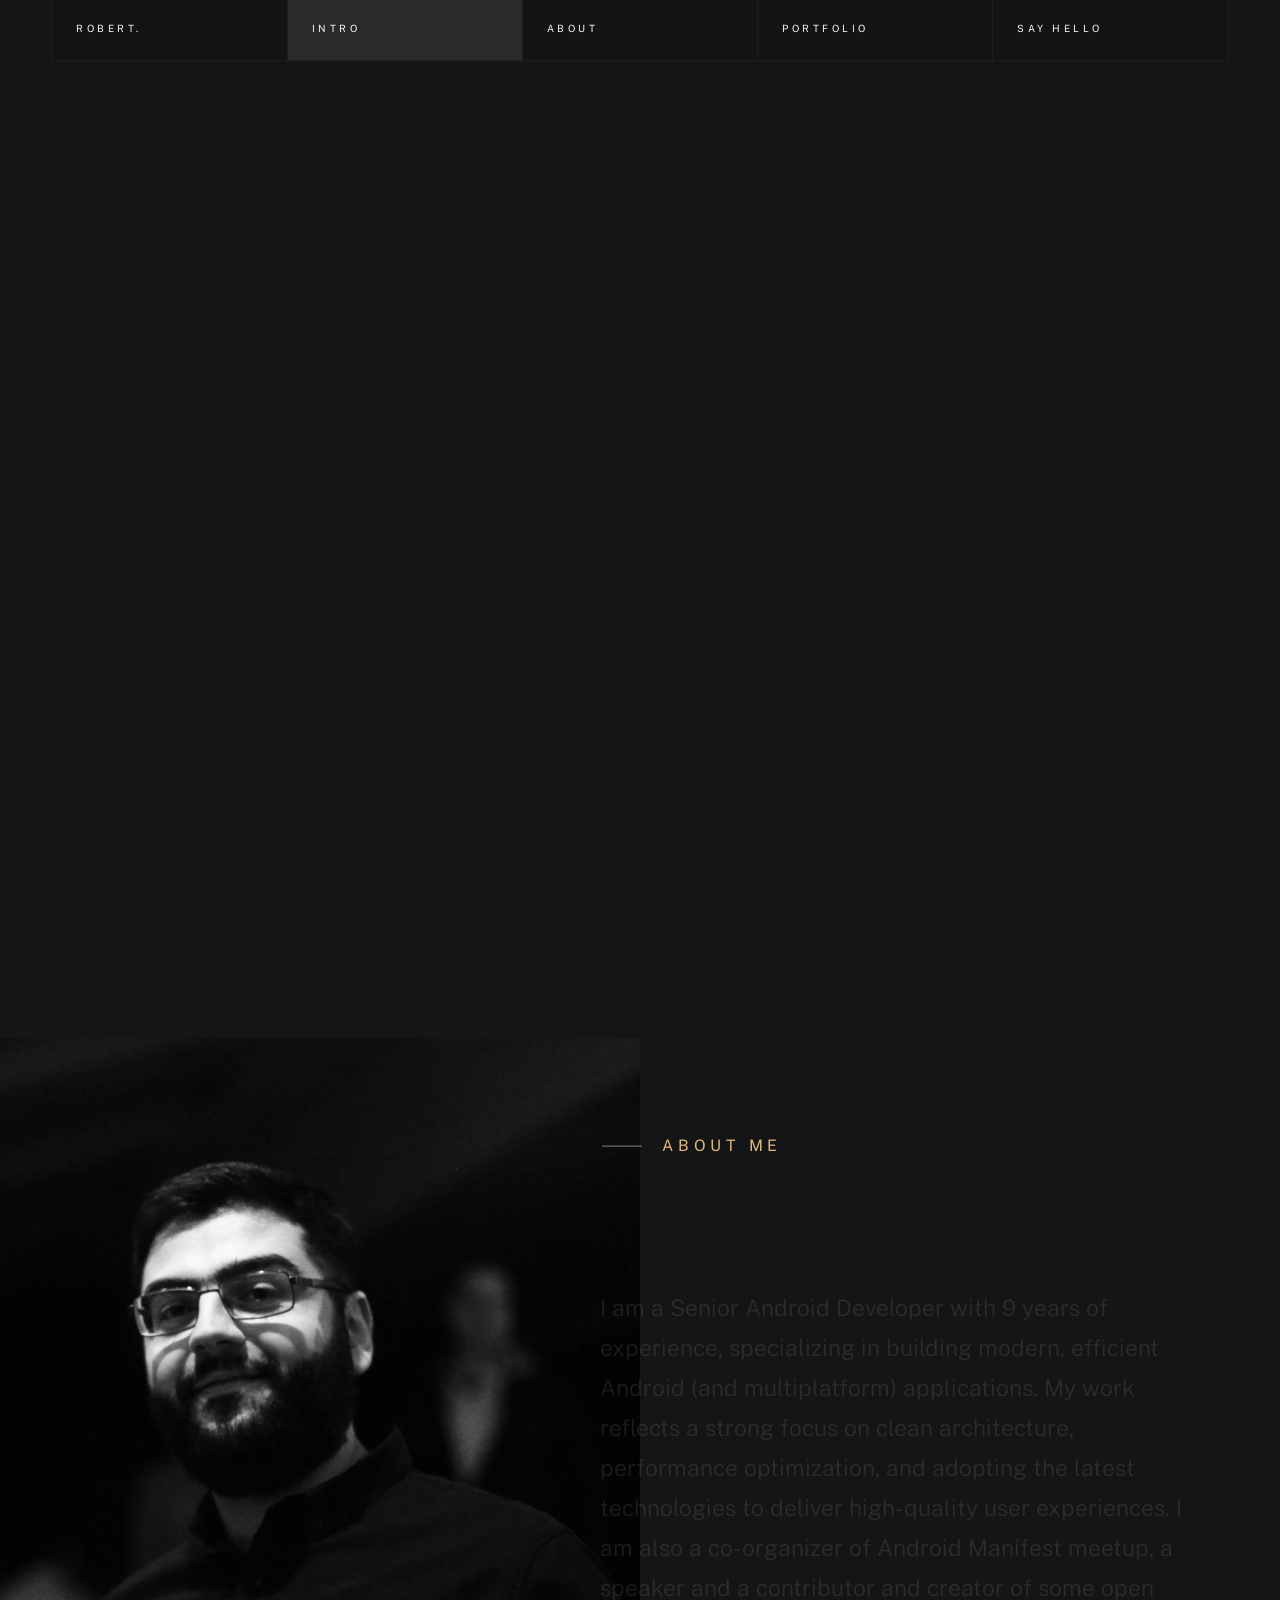
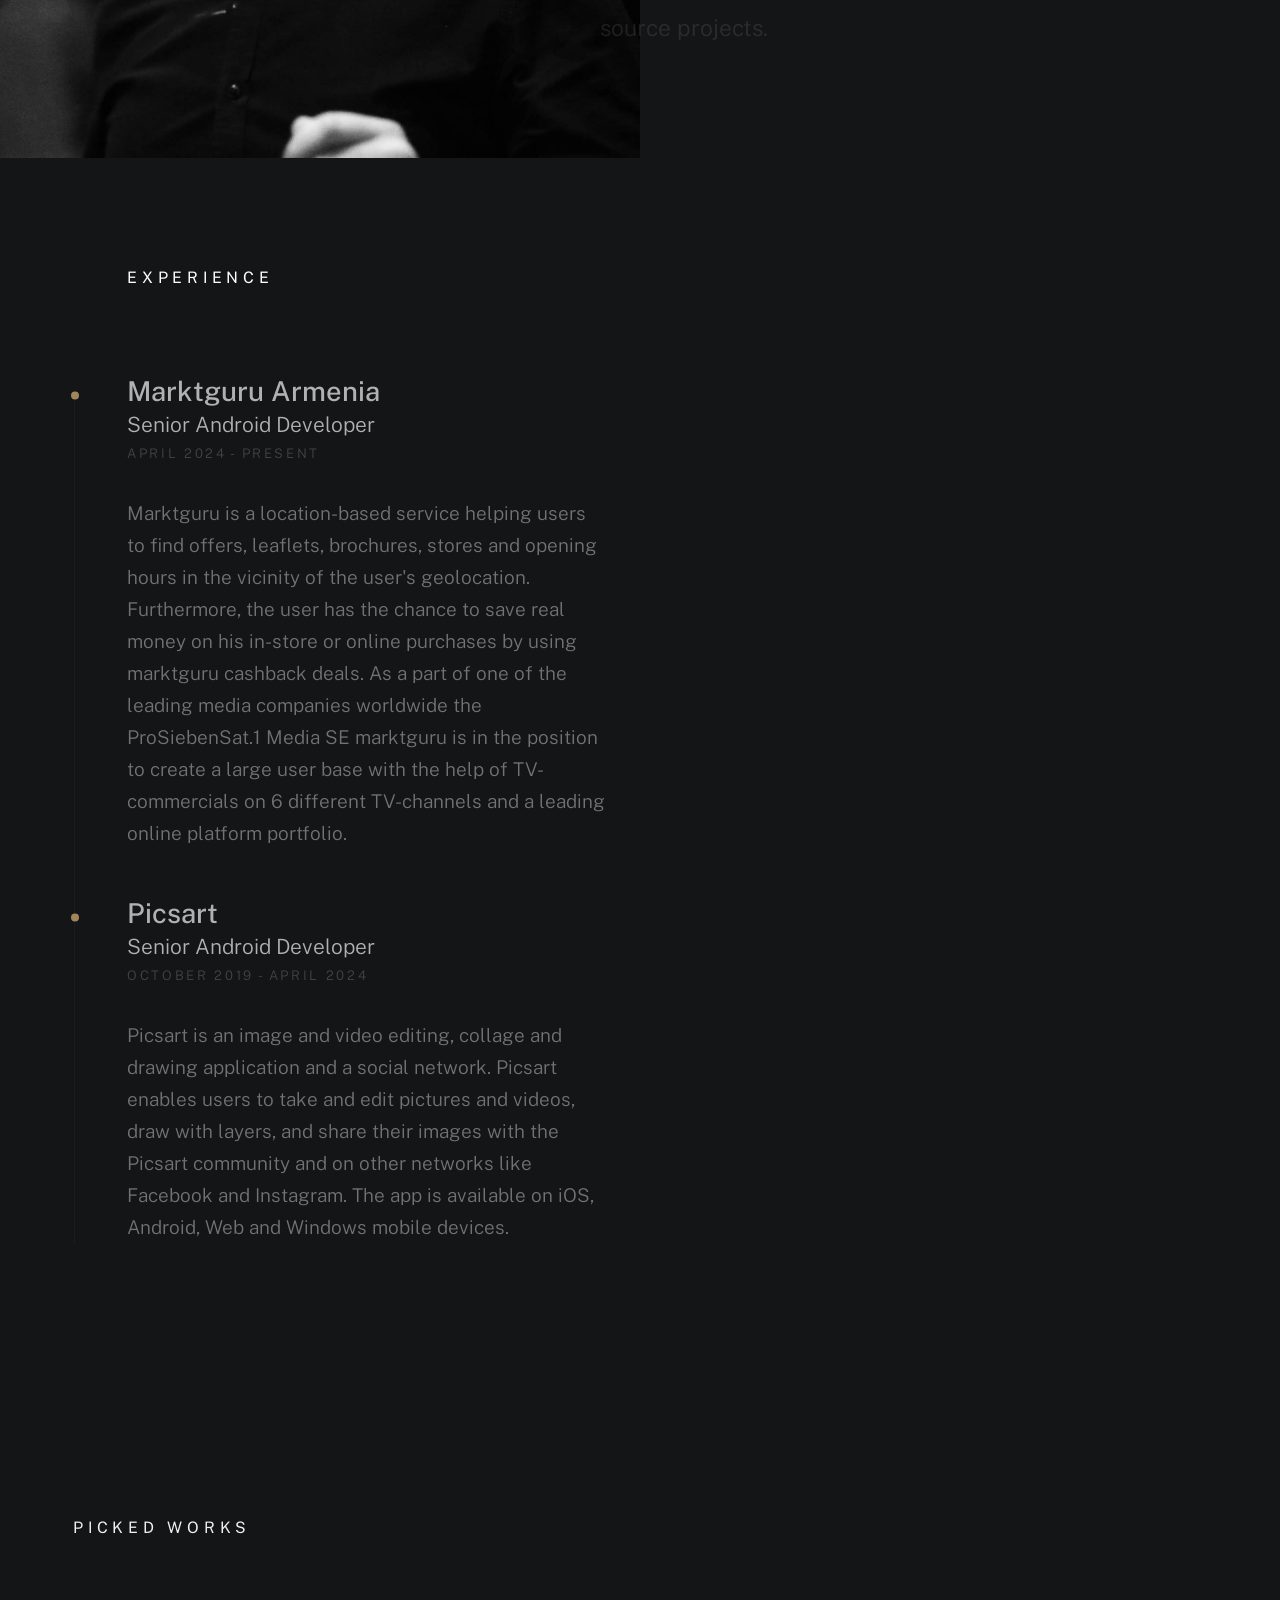
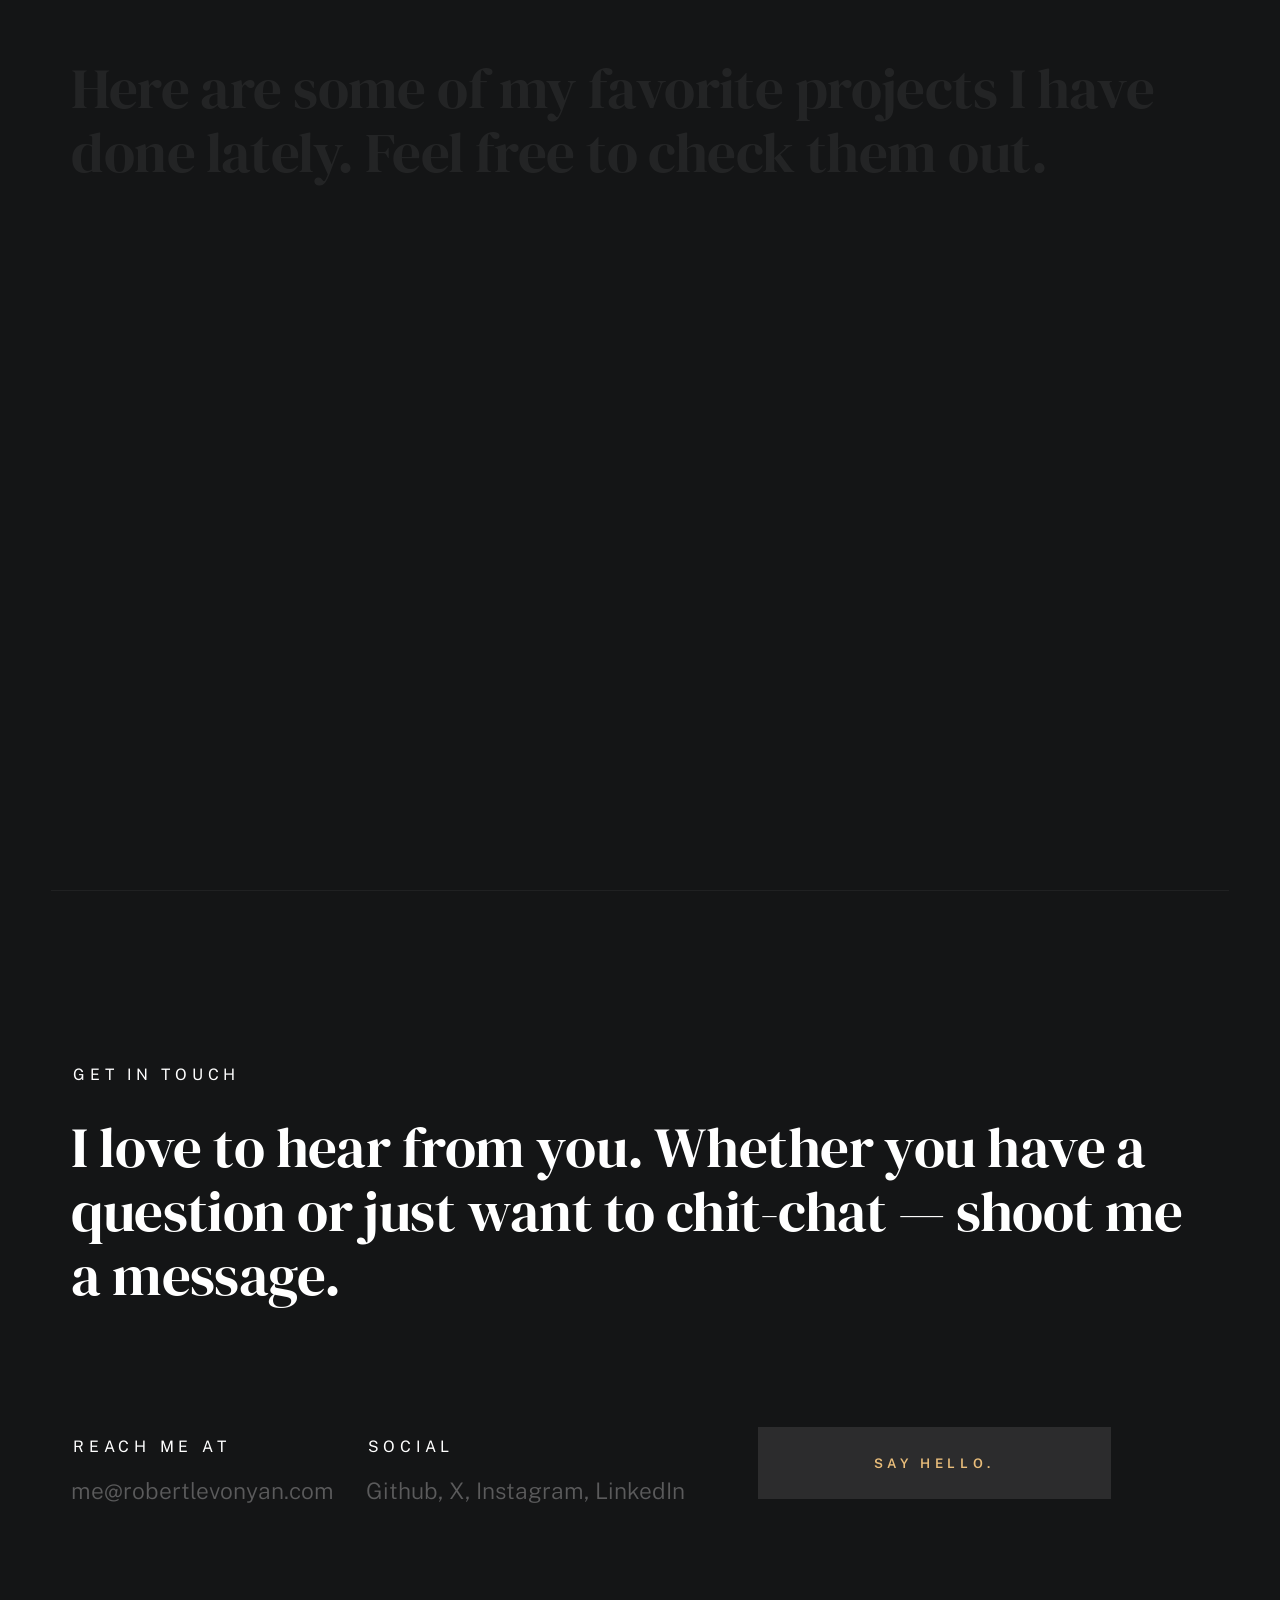
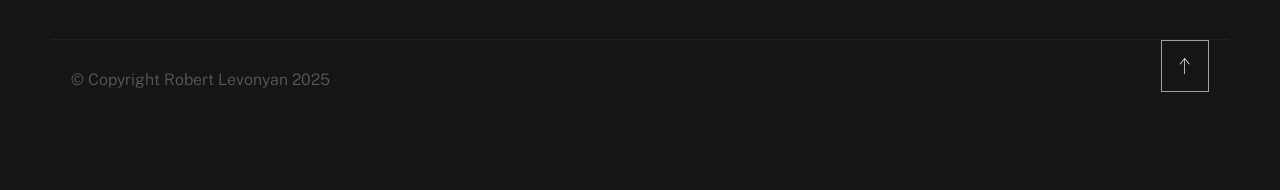
==== commit b5173a25: "portfolio update" ====
--- a/index.html
+++ b/index.html
@@ -1,5 +1,6 @@
 <!DOCTYPE html>
 <html class="no-js ss-preload" lang="en">
+
 <head>
 
     <!--- basic page needs
@@ -103,13 +104,18 @@
                         <li><a href="https://github.com/robertlevonyan" target="_blank">Github</a></li>
                         <li><a href="https://x.com/robertlevonyan" target="_blank">X</a></li>
                         <li><a href="https://www.instagram.com/robert_levonyan/" target="_blank">Instagram</a></li>
-                        <li><a href="https://www.linkedin.com/in/robert-levonyan-0226a462/" target="_blank">LinkedIn</a></li>
+                        <li><a href="https://www.linkedin.com/in/robert-levonyan-0226a462/" target="_blank">LinkedIn</a>
+                        </li>
                     </ul>
 
                 </div> <!-- end intro content -->
 
                 <a href="#about" class="intro-scrolldown smoothscroll">
-                    <svg width="24" height="24" viewBox="0 0 24 24" xmlns="http://www.w3.org/2000/svg" fill-rule="evenodd" clip-rule="evenodd"><path d="M11 21.883l-6.235-7.527-.765.644 7.521 9 7.479-9-.764-.645-6.236 7.529v-21.884h-1v21.883z"/></svg>
+                    <svg width="24" height="24" viewBox="0 0 24 24" xmlns="http://www.w3.org/2000/svg"
+                        fill-rule="evenodd" clip-rule="evenodd">
+                        <path
+                            d="M11 21.883l-6.235-7.527-.765.644 7.521 9 7.479-9-.764-.645-6.236 7.529v-21.884h-1v21.883z" />
+                    </svg>
                 </a>
 
             </section> <!-- end s-intro -->
@@ -123,12 +129,13 @@
                 <div class="row about-info wide" data-animate-block>
 
                     <div class="column lg-6 md-12 about-info__pic-block">
-                        <img src="images/about-photo.jpg" 
-                             srcset="images/about-photo.jpg 1x, images/about-photo@2x.jpg 2x" alt="" class="about-info__pic" data-animate-el>
+                        <img src="images/about-photo.jpg"
+                            srcset="images/about-photo.jpg 1x, images/about-photo@2x.jpg 2x" alt=""
+                            class="about-info__pic" data-animate-el>
                     </div>
 
                     <div class="column lg-6 md-12">
-                        <div class="about-info__text" >
+                        <div class="about-info__text">
 
                             <h2 class="text-pretitle with-line" data-animate-el>
                                 About me
@@ -142,14 +149,15 @@
                                 I am also a co-organizer of Android Manifest meetup, a speaker and
                                 a contributor and creator of some open source projects.
                             </p>
-                            <a href="https://drive.google.com/open?id=142lXrGCILpX3a_YI8Xa8GMttNpjm3hfv&usp=drive_fs" class="btn btn--medium u-fullwidth" data-animate-el target="_blank">Download My CV</a>
+                            <a href="https://drive.google.com/open?id=142lXrGCILpX3a_YI8Xa8GMttNpjm3hfv&usp=drive_fs"
+                                class="btn btn--medium u-fullwidth" data-animate-el target="_blank">Download My CV</a>
 
                         </div>
                     </div>
                 </div> <!-- about-info -->
 
 
-               <!--  <div class="row about-expertise" data-animate-block>
+                <!--  <div class="row about-expertise" data-animate-block>
                     <div class="column lg-12">
 
                         <h2 class="text-pretitle" data-animate-el>Expertise</h2>
@@ -181,14 +189,20 @@
                                 <div class="timeline__bullet"></div>
                                 <div class="timeline__header">
                                     <h4 class="timeline__title">Marktguru Armenia</h3>
-                                    <h5 class="timeline__meta">Senior Android Developer</h5>
-                                    <p class="timeline__timeframe">April 2024 - Present</p>
+                                        <h5 class="timeline__meta">Senior Android Developer</h5>
+                                        <p class="timeline__timeframe">April 2024 - Present</p>
                                 </div>
                                 <div class="timeline__desc">
-                                    <p>Marktguru is a location-based service helping users to find offers, leaflets, brochures, stores and opening hours in the vicinity of the user's geolocation. Furthermore, the user has the chance to save real money on his in-store or online purchases by using marktguru cashback deals.  As a part of one of the leading media companies worldwide the ProSiebenSat.1 Media SE marktguru is in the position to create a large user base with the help of TV-commercials on 6 different TV-channels and a leading online platform portfolio.</p>
-                                </div>
-                            </div>
-    
+                                    <p>Marktguru is a location-based service helping users to find offers, leaflets,
+                                        brochures, stores and opening hours in the vicinity of the user's geolocation.
+                                        Furthermore, the user has the chance to save real money on his in-store or
+                                        online purchases by using marktguru cashback deals. As a part of one of the
+                                        leading media companies worldwide the ProSiebenSat.1 Media SE marktguru is in
+                                        the position to create a large user base with the help of TV-commercials on 6
+                                        different TV-channels and a leading online platform portfolio.</p>
+                                </div>
+                            </div>
+
                             <div class="timeline__block">
                                 <div class="timeline__bullet"></div>
                                 <div class="timeline__header">
@@ -197,10 +211,14 @@
                                     <p class="timeline__timeframe">October 2019 - April 2024</p>
                                 </div>
                                 <div class="timeline__desc">
-                                    <p>Picsart is an image and video editing, collage and drawing application and a social network. Picsart enables users to take and edit pictures and videos, draw with layers, and share their images with the Picsart community and on other networks like Facebook and Instagram. The app is available on iOS, Android, Web and Windows mobile devices.</p>
-                                </div>
-                            </div>
-    
+                                    <p>Picsart is an image and video editing, collage and drawing application and a
+                                        social network. Picsart enables users to take and edit pictures and videos, draw
+                                        with layers, and share their images with the Picsart community and on other
+                                        networks like Facebook and Instagram. The app is available on iOS, Android, Web
+                                        and Windows mobile devices.</p>
+                                </div>
+                            </div>
+
                         </div> <!-- end timeline -->
 
                     </div> <!-- end column -->
@@ -217,14 +235,21 @@
                                 <div class="timeline__bullet"></div>
                                 <div class="timeline__header">
                                     <h4 class="timeline__title">European University of Armenia</h3>
-                                    <h5 class="timeline__meta">IT Bachelor</h5>
-                                    <p class="timeline__timeframe">May 2015</p>
+                                        <h5 class="timeline__meta">IT Bachelor</h5>
+                                        <p class="timeline__timeframe">May 2015</p>
                                 </div>
                                 <div class="timeline__desc">
-                                    <p>European University (previously called European Educational Regional Academy) was founded on the basis of agreement between the Republic of Armenia and "OWZ Bayern" in the Federal Republic of Germany and Bavaria, "European Academy Bolzano" in South Tyrol region of the Republic of Italy, "Career Development Association" in the Republic of Armenia, "Chamber of Commerce and Industry of Lyon" in France, French University of Armenia and other international and European organizations in 15.10.2001 on decision 978 confirmed by the Government of the Republic of Armenia.</p>
-                                </div>
-                            </div>
-    
+                                    <p>European University (previously called European Educational Regional Academy) was
+                                        founded on the basis of agreement between the Republic of Armenia and "OWZ
+                                        Bayern" in the Federal Republic of Germany and Bavaria, "European Academy
+                                        Bolzano" in South Tyrol region of the Republic of Italy, "Career Development
+                                        Association" in the Republic of Armenia, "Chamber of Commerce and Industry of
+                                        Lyon" in France, French University of Armenia and other international and
+                                        European organizations in 15.10.2001 on decision 978 confirmed by the Government
+                                        of the Republic of Armenia.</p>
+                                </div>
+                            </div>
+
                             <!-- <div class="timeline__block">
                                 <div class="timeline__bullet"></div>
                                 <div class="timeline__header">
@@ -238,11 +263,11 @@
                             </div>
     
                         </div> end timeline -->
-                        
-                    </div> <!-- end column -->
-
-
-                </div> <!-- end about-timelines -->
+
+                        </div> <!-- end column -->
+
+
+                    </div> <!-- end about-timelines -->
 
             </section> <!-- end s-about -->
 
@@ -262,58 +287,77 @@
                         <p class="h1" data-animate-el>
                             Here are some of my favorite projects I have done lately. Feel free to check them out.
                         </p>
-    
+
                         <ul class="folio-list row block-lg-one-half block-stack-on-1000">
 
                             <li class="folio-list__item column" data-animate-el>
-                                <a class="folio-list__item-link" href="https://play.google.com/store/apps/details?id=robert.findtransport" target="_blank">
+                                <a class="folio-list__item-link"
+                                    href="https://play.google.com/store/apps/details?id=com.robertlevonyan.testy"
+                                    target="_blank">
                                     <div class="folio-list__item-pic">
-                                        <img src="images/portfolio/a2b.png"
-                                             srcset="images/portfolio/a2b.png 1x, images/portfolio/a2b.png 2x"  alt="">
-                                    </div>
-                                    
+                                        <img src="images/portfolio/testy.png"
+                                            srcset="images/portfolio/testy.png 1x, images/portfolio/testy.png 2x"
+                                            alt="">
+                                    </div>
+
                                     <div class="folio-list__item-text">
                                         <div class="folio-list__item-cat">
                                             App
                                         </div>
                                         <div class="folio-list__item-title">
-                                            A2B Transport.
+                                            Testy.
                                         </div>
                                     </div>
                                 </a>
                                 <a class="folio-list__proj-link" href="#" title="project link">
-                                    <svg width="15" height="15" viewBox="0 0 15 15" fill="none" xmlns="http://www.w3.org/2000/svg"><path d="M8.14645 3.14645C8.34171 2.95118 8.65829 2.95118 8.85355 3.14645L12.8536 7.14645C13.0488 7.34171 13.0488 7.65829 12.8536 7.85355L8.85355 11.8536C8.65829 12.0488 8.34171 12.0488 8.14645 11.8536C7.95118 11.6583 7.95118 11.3417 8.14645 11.1464L11.2929 8H2.5C2.22386 8 2 7.77614 2 7.5C2 7.22386 2.22386 7 2.5 7H11.2929L8.14645 3.85355C7.95118 3.65829 7.95118 3.34171 8.14645 3.14645Z" fill="currentColor" fill-rule="evenodd" clip-rule="evenodd"></path></svg>
+                                    <svg width="15" height="15" viewBox="0 0 15 15" fill="none"
+                                        xmlns="http://www.w3.org/2000/svg">
+                                        <path
+                                            d="M8.14645 3.14645C8.34171 2.95118 8.65829 2.95118 8.85355 3.14645L12.8536 7.14645C13.0488 7.34171 13.0488 7.65829 12.8536 7.85355L8.85355 11.8536C8.65829 12.0488 8.34171 12.0488 8.14645 11.8536C7.95118 11.6583 7.95118 11.3417 8.14645 11.1464L11.2929 8H2.5C2.22386 8 2 7.77614 2 7.5C2 7.22386 2.22386 7 2.5 7H11.2929L8.14645 3.85355C7.95118 3.65829 7.95118 3.34171 8.14645 3.14645Z"
+                                            fill="currentColor" fill-rule="evenodd" clip-rule="evenodd"></path>
+                                    </svg>
                                 </a>
                             </li> <!--end folio-list__item -->
 
                             <li class="folio-list__item column" data-animate-el>
-                                <a class="folio-list__item-link" href="https://play.google.com/store/apps/details?id=com.robertlevonyan.testy" target="_blank">
+                                <a class="folio-list__item-link"
+                                    href="https://play.google.com/store/apps/details?id=com.robertlevonyan.electra"
+                                    target="_blank">
                                     <div class="folio-list__item-pic">
-                                        <img src="images/portfolio/testy.png" 
-                                             srcset="images/portfolio/testy.png 1x, images/portfolio/testy.png 2x" alt="">
-                                    </div>
-                                    
+                                        <img src="images/portfolio/electra.png"
+                                            srcset="images/portfolio/electra.png 1x, images/portfolio/electra.png 2x"
+                                            alt="">
+                                    </div>
+
                                     <div class="folio-list__item-text">
                                         <div class="folio-list__item-cat">
                                             App
                                         </div>
                                         <div class="folio-list__item-title">
-                                            Testy.
+                                            Electra.
                                         </div>
                                     </div>
                                 </a>
                                 <a class="folio-list__proj-link" href="#" title="project link">
-                                    <svg width="15" height="15" viewBox="0 0 15 15" fill="none" xmlns="http://www.w3.org/2000/svg"><path d="M8.14645 3.14645C8.34171 2.95118 8.65829 2.95118 8.85355 3.14645L12.8536 7.14645C13.0488 7.34171 13.0488 7.65829 12.8536 7.85355L8.85355 11.8536C8.65829 12.0488 8.34171 12.0488 8.14645 11.8536C7.95118 11.6583 7.95118 11.3417 8.14645 11.1464L11.2929 8H2.5C2.22386 8 2 7.77614 2 7.5C2 7.22386 2.22386 7 2.5 7H11.2929L8.14645 3.85355C7.95118 3.65829 7.95118 3.34171 8.14645 3.14645Z" fill="currentColor" fill-rule="evenodd" clip-rule="evenodd"></path></svg>
+                                    <svg width="15" height="15" viewBox="0 0 15 15" fill="none"
+                                        xmlns="http://www.w3.org/2000/svg">
+                                        <path
+                                            d="M8.14645 3.14645C8.34171 2.95118 8.65829 2.95118 8.85355 3.14645L12.8536 7.14645C13.0488 7.34171 13.0488 7.65829 12.8536 7.85355L8.85355 11.8536C8.65829 12.0488 8.34171 12.0488 8.14645 11.8536C7.95118 11.6583 7.95118 11.3417 8.14645 11.1464L11.2929 8H2.5C2.22386 8 2 7.77614 2 7.5C2 7.22386 2.22386 7 2.5 7H11.2929L8.14645 3.85355C7.95118 3.65829 7.95118 3.34171 8.14645 3.14645Z"
+                                            fill="currentColor" fill-rule="evenodd" clip-rule="evenodd"></path>
+                                    </svg>
                                 </a>
                             </li> <!--end folio-list__item -->
 
                             <li class="folio-list__item column" data-animate-el>
-                                <a class="folio-list__item-link" href="https://play.google.com/store/apps/details?id=guru.bonbon.app" target="_blank">
+                                <a class="folio-list__item-link"
+                                    href="https://play.google.com/store/apps/details?id=guru.bonbon.app"
+                                    target="_blank">
                                     <div class="folio-list__item-pic">
-                                        <img src="images/portfolio/bonsy.png" 
-                                             srcset="images/portfolio/bonsy.png 1x, images/portfolio/bonsy.png 2x" alt="">
-                                    </div>
-                                    
+                                        <img src="images/portfolio/bonsy.png"
+                                            srcset="images/portfolio/bonsy.png 1x, images/portfolio/bonsy.png 2x"
+                                            alt="">
+                                    </div>
+
                                     <div class="folio-list__item-text">
                                         <div class="folio-list__item-cat">
                                             App
@@ -324,17 +368,24 @@
                                     </div>
                                 </a>
                                 <a class="folio-list__proj-link" href="#" title="project link">
-                                    <svg width="15" height="15" viewBox="0 0 15 15" fill="none" xmlns="http://www.w3.org/2000/svg"><path d="M8.14645 3.14645C8.34171 2.95118 8.65829 2.95118 8.85355 3.14645L12.8536 7.14645C13.0488 7.34171 13.0488 7.65829 12.8536 7.85355L8.85355 11.8536C8.65829 12.0488 8.34171 12.0488 8.14645 11.8536C7.95118 11.6583 7.95118 11.3417 8.14645 11.1464L11.2929 8H2.5C2.22386 8 2 7.77614 2 7.5C2 7.22386 2.22386 7 2.5 7H11.2929L8.14645 3.85355C7.95118 3.65829 7.95118 3.34171 8.14645 3.14645Z" fill="currentColor" fill-rule="evenodd" clip-rule="evenodd"></path></svg>
+                                    <svg width="15" height="15" viewBox="0 0 15 15" fill="none"
+                                        xmlns="http://www.w3.org/2000/svg">
+                                        <path
+                                            d="M8.14645 3.14645C8.34171 2.95118 8.65829 2.95118 8.85355 3.14645L12.8536 7.14645C13.0488 7.34171 13.0488 7.65829 12.8536 7.85355L8.85355 11.8536C8.65829 12.0488 8.34171 12.0488 8.14645 11.8536C7.95118 11.6583 7.95118 11.3417 8.14645 11.1464L11.2929 8H2.5C2.22386 8 2 7.77614 2 7.5C2 7.22386 2.22386 7 2.5 7H11.2929L8.14645 3.85355C7.95118 3.65829 7.95118 3.34171 8.14645 3.14645Z"
+                                            fill="currentColor" fill-rule="evenodd" clip-rule="evenodd"></path>
+                                    </svg>
                                 </a>
                             </li> <!--end folio-list__item -->
 
                             <li class="folio-list__item column" data-animate-el>
-                                <a class="folio-list__item-link" href="https://play.google.com/store/apps/dev?id=5477562049350283357" target="_blank">
+                                <a class="folio-list__item-link"
+                                    href="https://play.google.com/store/apps/dev?id=5477562049350283357"
+                                    target="_blank">
                                     <div class="folio-list__item-pic">
                                         <img src="images/portfolio/play.png"
-                                             srcset="images/portfolio/play.png 1x, images/portfolio/play.png 2x" alt="">
-                                    </div>
-                                    
+                                            srcset="images/portfolio/play.png 1x, images/portfolio/play.png 2x" alt="">
+                                    </div>
+
                                     <div class="folio-list__item-text">
                                         <div class="folio-list__item-cat">
                                             Google Play Store
@@ -345,38 +396,52 @@
                                     </div>
                                 </a>
                                 <a class="folio-list__proj-link" href="#" title="project link">
-                                    <svg width="15" height="15" viewBox="0 0 15 15" fill="none" xmlns="http://www.w3.org/2000/svg"><path d="M8.14645 3.14645C8.34171 2.95118 8.65829 2.95118 8.85355 3.14645L12.8536 7.14645C13.0488 7.34171 13.0488 7.65829 12.8536 7.85355L8.85355 11.8536C8.65829 12.0488 8.34171 12.0488 8.14645 11.8536C7.95118 11.6583 7.95118 11.3417 8.14645 11.1464L11.2929 8H2.5C2.22386 8 2 7.77614 2 7.5C2 7.22386 2.22386 7 2.5 7H11.2929L8.14645 3.85355C7.95118 3.65829 7.95118 3.34171 8.14645 3.14645Z" fill="currentColor" fill-rule="evenodd" clip-rule="evenodd"></path></svg>
+                                    <svg width="15" height="15" viewBox="0 0 15 15" fill="none"
+                                        xmlns="http://www.w3.org/2000/svg">
+                                        <path
+                                            d="M8.14645 3.14645C8.34171 2.95118 8.65829 2.95118 8.85355 3.14645L12.8536 7.14645C13.0488 7.34171 13.0488 7.65829 12.8536 7.85355L8.85355 11.8536C8.65829 12.0488 8.34171 12.0488 8.14645 11.8536C7.95118 11.6583 7.95118 11.3417 8.14645 11.1464L11.2929 8H2.5C2.22386 8 2 7.77614 2 7.5C2 7.22386 2.22386 7 2.5 7H11.2929L8.14645 3.85355C7.95118 3.65829 7.95118 3.34171 8.14645 3.14645Z"
+                                            fill="currentColor" fill-rule="evenodd" clip-rule="evenodd"></path>
+                                    </svg>
                                 </a>
                             </li> <!--end folio-list__item -->
 
                             <li class="folio-list__item column" data-animate-el>
-                                <a class="folio-list__item-link" href="https://github.com/robertlevonyan/material-chip-view" target="_blank">
+                                <a class="folio-list__item-link"
+                                    href="https://github.com/robertlevonyan/no-internet-dialog-kt" target="_blank">
                                     <div class="folio-list__item-pic">
-                                        <img src="images/portfolio/mcv.png" 
-                                             srcset="images/portfolio/mcv.png 1x, images/portfolio/mcv.png 2x" alt="">
-                                    </div>
-                                    
+                                        <img src="images/portfolio/ghost.png"
+                                            srcset="images/portfolio/ghost.png 1x, images/portfolio/ghost.png 2x"
+                                            alt="">
+                                    </div>
+
                                     <div class="folio-list__item-text">
                                         <div class="folio-list__item-cat">
                                             Open Source
                                         </div>
                                         <div class="folio-list__item-title">
-                                            Material Chip View.
+                                            No Internet Dialog.
                                         </div>
                                     </div>
                                 </a>
                                 <a class="folio-list__proj-link" href="#" title="project link">
-                                    <svg width="15" height="15" viewBox="0 0 15 15" fill="none" xmlns="http://www.w3.org/2000/svg"><path d="M8.14645 3.14645C8.34171 2.95118 8.65829 2.95118 8.85355 3.14645L12.8536 7.14645C13.0488 7.34171 13.0488 7.65829 12.8536 7.85355L8.85355 11.8536C8.65829 12.0488 8.34171 12.0488 8.14645 11.8536C7.95118 11.6583 7.95118 11.3417 8.14645 11.1464L11.2929 8H2.5C2.22386 8 2 7.77614 2 7.5C2 7.22386 2.22386 7 2.5 7H11.2929L8.14645 3.85355C7.95118 3.65829 7.95118 3.34171 8.14645 3.14645Z" fill="currentColor" fill-rule="evenodd" clip-rule="evenodd"></path></svg>
+                                    <svg width="15" height="15" viewBox="0 0 15 15" fill="none"
+                                        xmlns="http://www.w3.org/2000/svg">
+                                        <path
+                                            d="M8.14645 3.14645C8.34171 2.95118 8.65829 2.95118 8.85355 3.14645L12.8536 7.14645C13.0488 7.34171 13.0488 7.65829 12.8536 7.85355L8.85355 11.8536C8.65829 12.0488 8.34171 12.0488 8.14645 11.8536C7.95118 11.6583 7.95118 11.3417 8.14645 11.1464L11.2929 8H2.5C2.22386 8 2 7.77614 2 7.5C2 7.22386 2.22386 7 2.5 7H11.2929L8.14645 3.85355C7.95118 3.65829 7.95118 3.34171 8.14645 3.14645Z"
+                                            fill="currentColor" fill-rule="evenodd" clip-rule="evenodd"></path>
+                                    </svg>
                                 </a>
                             </li> <!--end folio-list__item -->
 
                             <li class="folio-list__item column" data-animate-el>
-                                <a class="folio-list__item-link" href="https://github.com/robertlevonyan" target="_blank">
+                                <a class="folio-list__item-link" href="https://github.com/robertlevonyan"
+                                    target="_blank">
                                     <div class="folio-list__item-pic">
-                                        <img src="images/portfolio/github.png" 
-                                             srcset="images/portfolio/github.png 1x, images/portfolio/github.png 2x" alt="">
-                                    </div>
-                                    
+                                        <img src="images/portfolio/github.png"
+                                            srcset="images/portfolio/github.png 1x, images/portfolio/github.png 2x"
+                                            alt="">
+                                    </div>
+
                                     <div class="folio-list__item-text">
                                         <div class="folio-list__item-cat">
                                             Gitgub
@@ -387,7 +452,12 @@
                                     </div>
                                 </a>
                                 <a class="folio-list__proj-link" href="#" title="project link">
-                                    <svg width="15" height="15" viewBox="0 0 15 15" fill="none" xmlns="http://www.w3.org/2000/svg"><path d="M8.14645 3.14645C8.34171 2.95118 8.65829 2.95118 8.85355 3.14645L12.8536 7.14645C13.0488 7.34171 13.0488 7.65829 12.8536 7.85355L8.85355 11.8536C8.65829 12.0488 8.34171 12.0488 8.14645 11.8536C7.95118 11.6583 7.95118 11.3417 8.14645 11.1464L11.2929 8H2.5C2.22386 8 2 7.77614 2 7.5C2 7.22386 2.22386 7 2.5 7H11.2929L8.14645 3.85355C7.95118 3.65829 7.95118 3.34171 8.14645 3.14645Z" fill="currentColor" fill-rule="evenodd" clip-rule="evenodd"></path></svg>
+                                    <svg width="15" height="15" viewBox="0 0 15 15" fill="none"
+                                        xmlns="http://www.w3.org/2000/svg">
+                                        <path
+                                            d="M8.14645 3.14645C8.34171 2.95118 8.65829 2.95118 8.85355 3.14645L12.8536 7.14645C13.0488 7.34171 13.0488 7.65829 12.8536 7.85355L8.85355 11.8536C8.65829 12.0488 8.34171 12.0488 8.14645 11.8536C7.95118 11.6583 7.95118 11.3417 8.14645 11.1464L11.2929 8H2.5C2.22386 8 2 7.77614 2 7.5C2 7.22386 2.22386 7 2.5 7H11.2929L8.14645 3.85355C7.95118 3.65829 7.95118 3.34171 8.14645 3.14645Z"
+                                            fill="currentColor" fill-rule="evenodd" clip-rule="evenodd"></path>
+                                    </svg>
                                 </a>
                             </li> <!--end folio-list__item -->
 
@@ -499,7 +569,7 @@
         
                 </div> end works-portfolio -->
 
-                <!--
+                    <!--
                 <div class="row testimonials">
                     <div class="column lg-12" data-animate-block>
         
@@ -591,7 +661,7 @@
 
                         <p class="h1">
                             I love to hear from you.
-                            Whether you have a question or just 
+                            Whether you have a question or just
                             want to chit-chat — shoot me a message.
                         </p>
                     </div>
@@ -611,11 +681,13 @@
                             <li><a href="https://github.com/robertlevonyan" target="_blank">Github</a></li>
                             <li><a href="https://x.com/robertlevonyan" target="_blank">X</a></li>
                             <li><a href="https://www.instagram.com/robert_levonyan/" target="_blank">Instagram</a></li>
-                            <li><a href="https://www.linkedin.com/in/robert-levonyan-0226a462/" target="_blank">LinkedIn</a></li>
+                            <li><a href="https://www.linkedin.com/in/robert-levonyan-0226a462/"
+                                    target="_blank">LinkedIn</a></li>
                         </ul>
                     </div>
                     <div class="column lg-4 md-12 contact-block">
-                        <a href="mailto:me@robertlevonyan.com" class="mailtoui btn btn--medium u-fullwidth contact-btn">Say Hello.</a>
+                        <a href="mailto:me@robertlevonyan.com"
+                            class="mailtoui btn btn--medium u-fullwidth contact-btn">Say Hello.</a>
                     </div>
                 </div> <!-- end contact-bottom -->
 
@@ -630,13 +702,17 @@
 
             <div class="row">
                 <div class="column ss-copyright">
-                    <span>© Copyright Robert Levonyan 2025</span> 
+                    <span>© Copyright Robert Levonyan 2025</span>
                     <!-- <span>Design by <a href="https://www.styleshout.com/">StyleShout</a> Distribution By <a href="https://themewagon.com">Themewagon</a></span> -->
                 </div>
 
                 <div class="ss-go-top">
                     <a class="smoothscroll" title="Back to Top" href="#top">
-                        <svg xmlns="http://www.w3.org/2000/svg" viewBox="0 0 24 24" fill-rule="evenodd" clip-rule="evenodd"><path d="M11 2.206l-6.235 7.528-.765-.645 7.521-9 7.479 9-.764.646-6.236-7.53v21.884h-1v-21.883z"/></svg>
+                        <svg xmlns="http://www.w3.org/2000/svg" viewBox="0 0 24 24" fill-rule="evenodd"
+                            clip-rule="evenodd">
+                            <path
+                                d="M11 2.206l-6.235 7.528-.765-.645 7.521-9 7.479 9-.764.646-6.236-7.53v21.884h-1v-21.883z" />
+                        </svg>
                     </a>
                 </div>
             </div>
@@ -652,4 +728,5 @@
     <script src="js/main.js"></script>
 
 </body>
+
 </html>
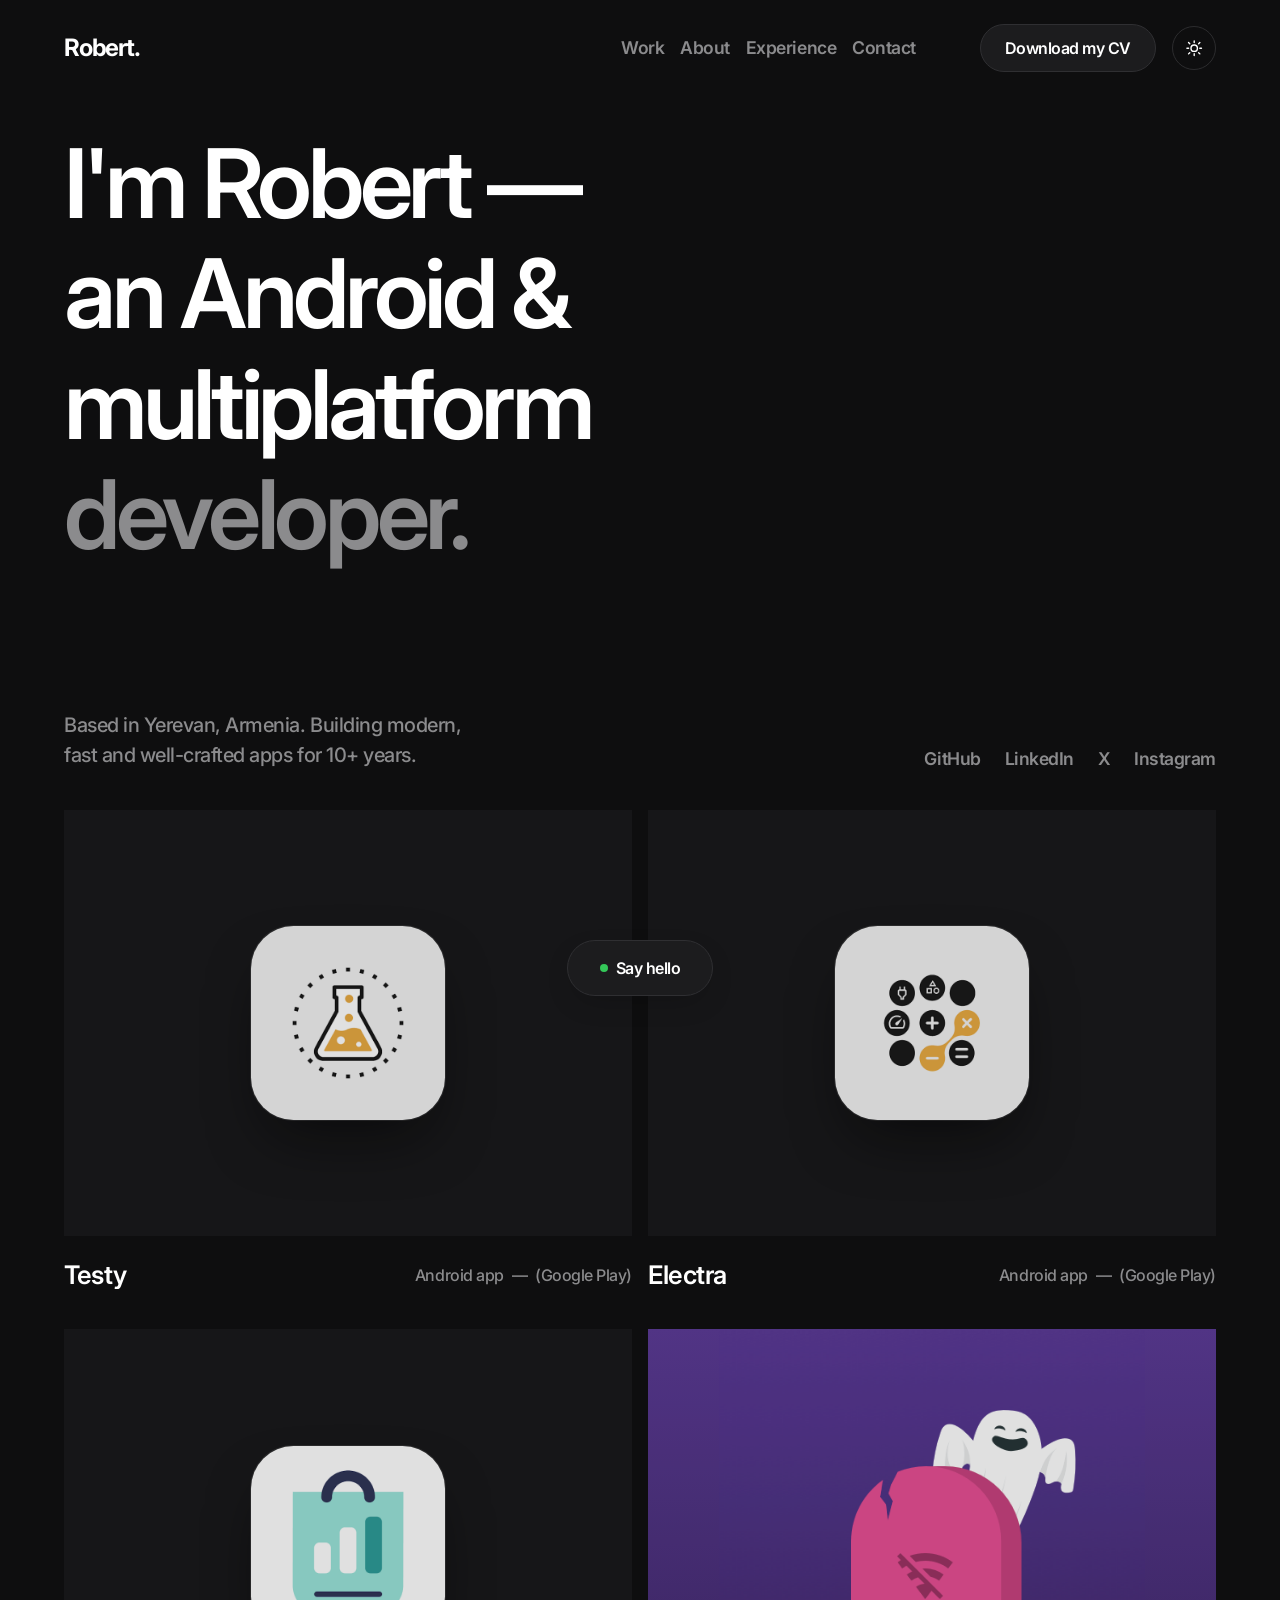
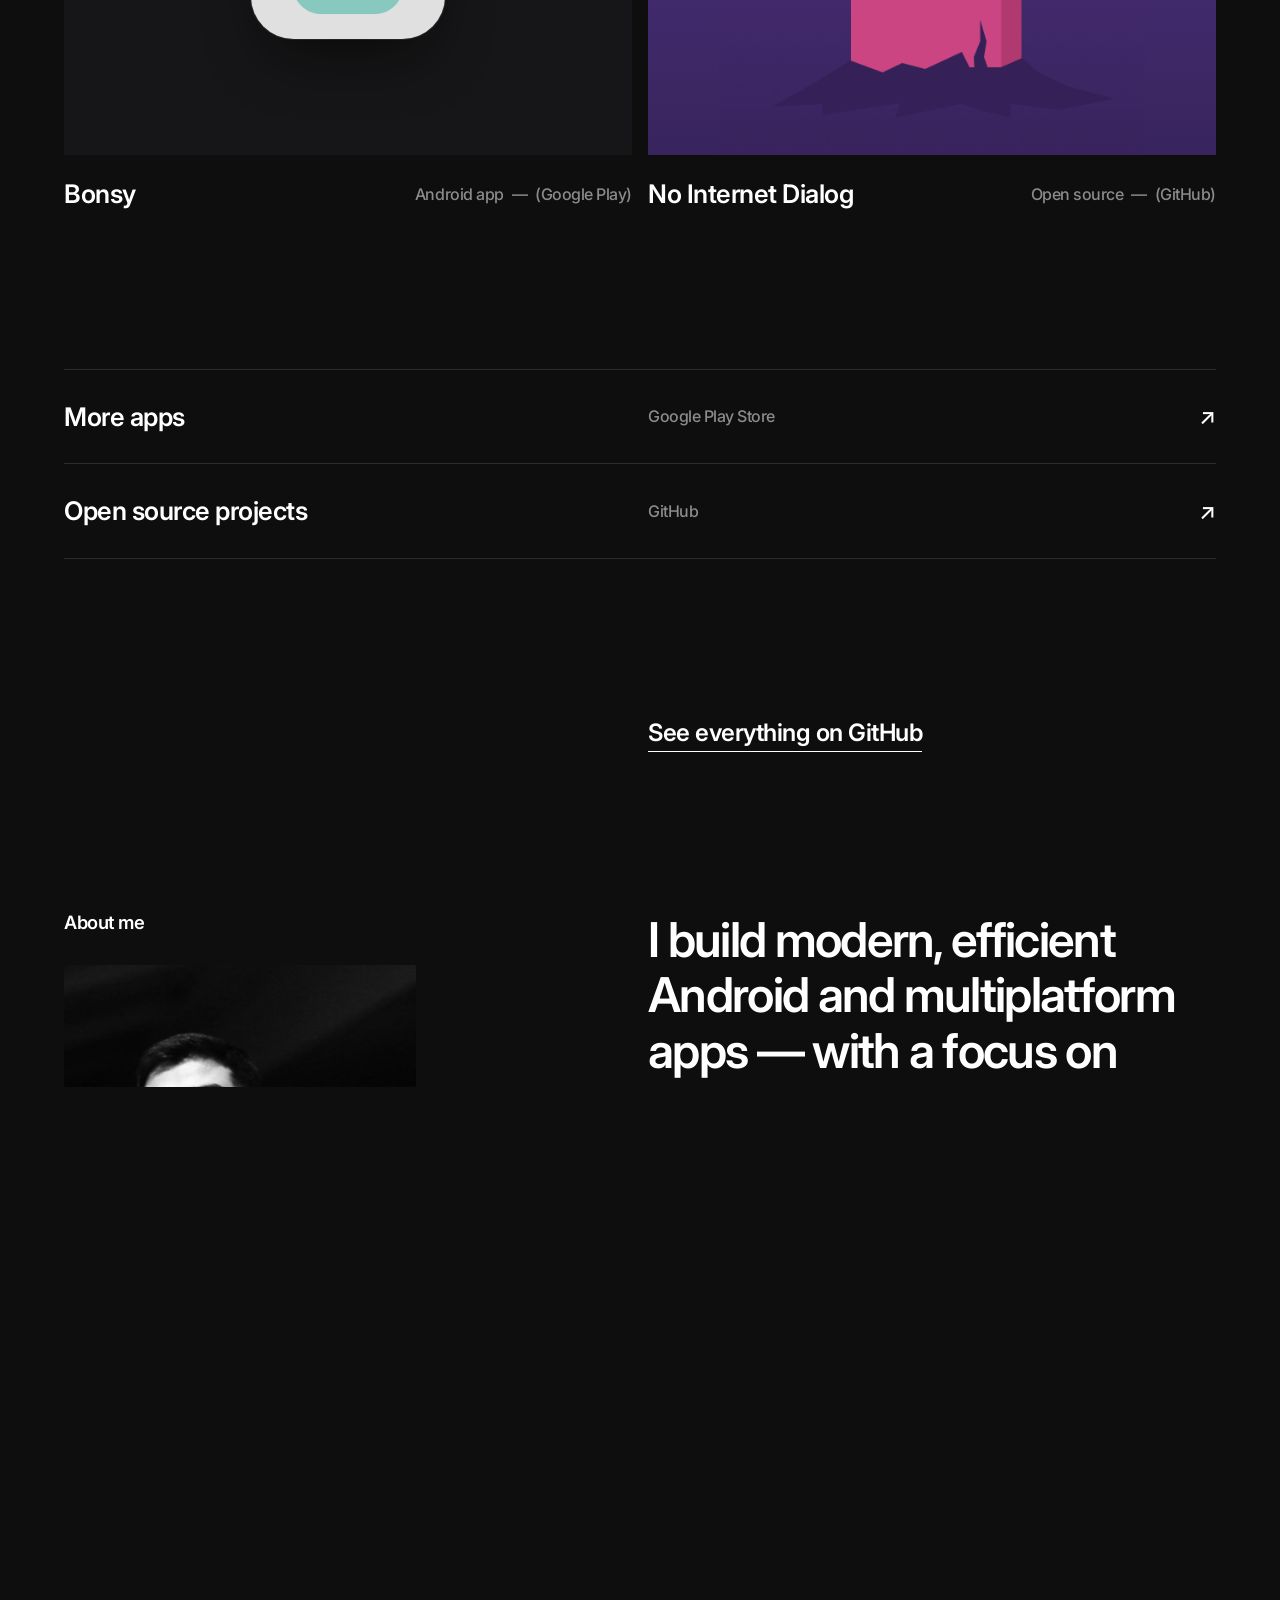
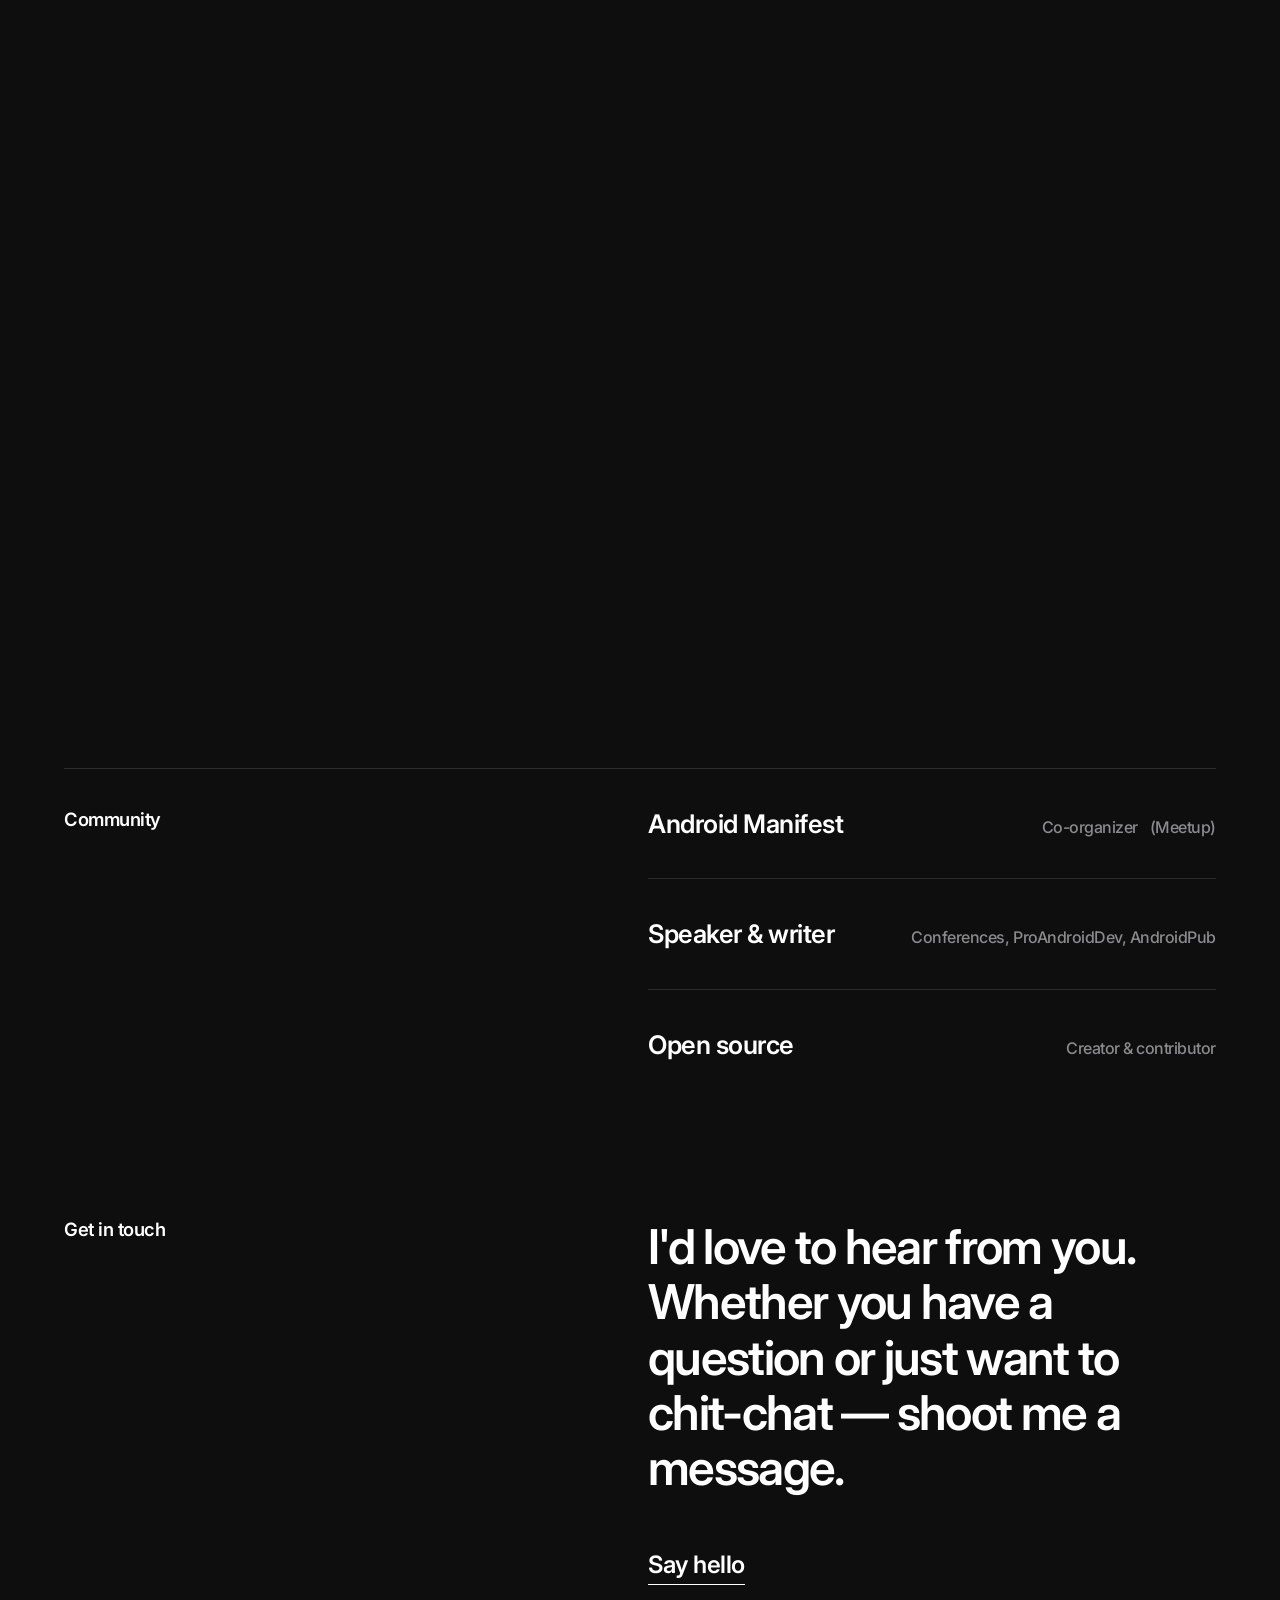
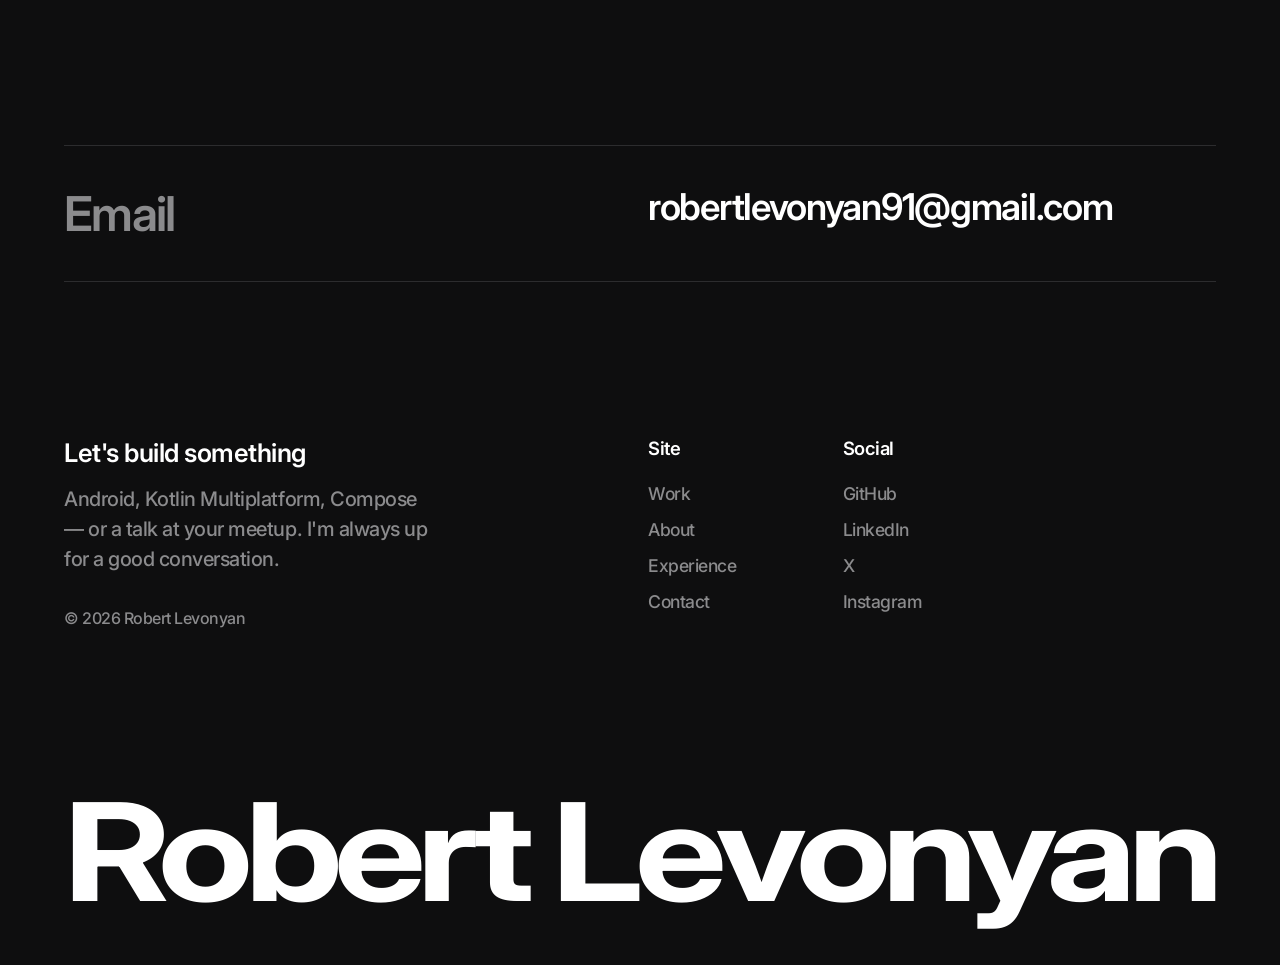
==== commit f1a8f654: "website 2.0" ====
--- a/index.html
+++ b/index.html
@@ -1,732 +1,344 @@
 <!DOCTYPE html>
-<html class="no-js ss-preload" lang="en">
-
+<html lang="en">
 <head>
-
-    <!--- basic page needs
-    ================================================== -->
     <meta charset="utf-8">
-    <title>Robert Levonyan</title>
-    <meta name="description" content="">
-    <meta name="author" content="">
-
-    <!-- mobile specific metas
-    ================================================== -->
+    <title>Robert Levonyan — Android &amp; Multiplatform Developer</title>
+    <meta name="description" content="Robert Levonyan is a Senior Android and multiplatform developer based in Yerevan, Armenia. Apps, open source, talks and writing.">
+    <meta name="author" content="Robert Levonyan">
     <meta name="viewport" content="width=device-width, initial-scale=1">
-
-    <!-- CSS
-    ================================================== -->
-    <link rel="stylesheet" href="css/vendor.css">
-    <link rel="stylesheet" href="css/styles.css">
-
-    <!-- favicons
-    ================================================== -->
+    <meta name="theme-color" content="#0e0e0f">
+
+    <meta property="og:type" content="website">
+    <meta property="og:title" content="Robert Levonyan — Android &amp; Multiplatform Developer">
+    <meta property="og:description" content="Senior Android and multiplatform developer based in Yerevan, Armenia.">
+    <meta property="og:url" content="https://robertlevonyan.com/">
+    <meta property="og:image" content="https://robertlevonyan.com/images/about-photo.jpg">
+
+    <link rel="preconnect" href="https://fonts.googleapis.com">
+    <link rel="preconnect" href="https://fonts.gstatic.com" crossorigin>
+    <link rel="stylesheet" href="https://fonts.googleapis.com/css2?family=Inter:wght@400..700&display=swap">
+    <link rel="stylesheet" href="css/site.css">
+    <script>
+        (function () {
+            var d = document.documentElement, t = "dark";
+            try { t = localStorage.getItem("theme") || "dark"; } catch (e) {}
+            d.setAttribute("data-theme", t === "light" ? "light" : "dark");
+            d.classList.add("js");
+        })();
+    </script>
+
     <link rel="apple-touch-icon" sizes="180x180" href="apple-touch-icon.png">
     <link rel="icon" type="image/png" sizes="32x32" href="favicon-32x32.png">
     <link rel="icon" type="image/png" sizes="16x16" href="favicon-16x16.png">
     <link rel="manifest" href="site.webmanifest">
-
 </head>
 
 <body id="top">
 
-
-    <!-- # preloader
-    ================================================== -->
-    <div id="preloader">
-        <div id="loader">
-        </div>
+    <!-- ===== Hero ===== -->
+    <section class="section section-hero">
+        <header class="nav">
+            <div class="container container-nav">
+                <a href="#top" class="nav-brand" aria-label="Robert Levonyan — home">Robert.</a>
+
+                <nav class="nav-menu" id="nav-menu" aria-label="Main">
+                    <div class="nav-menu-links">
+                        <a href="#work" class="nav-link">Work</a>
+                        <a href="#about" class="nav-link">About</a>
+                        <a href="#experience" class="nav-link">Experience</a>
+                        <a href="#contact" class="nav-link">Contact</a>
+                    </div>
+                    <a href="https://drive.google.com/open?id=142lXrGCILpX3a_YI8Xa8GMttNpjm3hfv&amp;usp=drive_fs" target="_blank" rel="noopener" class="button button-dark">Download my CV</a>
+                </nav>
+
+                <div class="nav-actions">
+                    <button class="theme-toggle" type="button" aria-label="Switch to light mode">
+                        <svg class="icon-sun" viewBox="0 0 24 24" fill="none" stroke="currentColor" stroke-width="1.8" stroke-linecap="round" aria-hidden="true"><circle cx="12" cy="12" r="4.2"/><path d="M12 2.5v2.2M12 19.3v2.2M4.6 4.6l1.6 1.6M17.8 17.8l1.6 1.6M2.5 12h2.2M19.3 12h2.2M4.6 19.4l1.6-1.6M17.8 6.2l1.6-1.6"/></svg>
+                        <svg class="icon-moon" viewBox="0 0 24 24" fill="none" stroke="currentColor" stroke-width="1.8" stroke-linejoin="round" aria-hidden="true"><path d="M20.5 14.6A8.5 8.5 0 0 1 9.4 3.5a8.5 8.5 0 1 0 11.1 11.1Z"/></svg>
+                    </button>
+                    <button class="nav-menu-button" aria-controls="nav-menu" aria-expanded="false" aria-label="Open menu">
+                        <span></span><span></span>
+                    </button>
+                </div>
+            </div>
+        </header>
+
+        <div class="container hero-main">
+            <div class="hero-content">
+                <h1 class="hero-heading-lines">
+                    <span class="reveal-line"><span class="display-2xl">I'm Robert —</span></span>
+                    <span class="reveal-line"><span class="display-2xl">an Android &amp;</span></span>
+                    <span class="reveal-line"><span class="display-2xl">multiplatform</span></span>
+                    <span class="reveal-line"><span class="display-2xl display-light">developer.</span></span>
+                </h1>
+            </div>
+        </div>
+
+        <div class="container container-hero-bottom">
+            <div class="grid">
+                <p class="body-l hero-intro fade-up">Based in Yerevan, Armenia. Building modern,<br class="hide-s"> fast and well-crafted apps for 10+ years.</p>
+                <ul class="hero-social fade-up" aria-label="Social profiles">
+                    <li><a href="https://github.com/robertlevonyan" target="_blank" rel="noopener" class="nav-link">GitHub</a></li>
+                    <li><a href="https://www.linkedin.com/in/robert-levonyan-0226a462/" target="_blank" rel="noopener" class="nav-link">LinkedIn</a></li>
+                    <li><a href="https://x.com/robertlevonyan" target="_blank" rel="noopener" class="nav-link">X</a></li>
+                    <li><a href="https://www.instagram.com/robert_levonyan/" target="_blank" rel="noopener" class="nav-link">Instagram</a></li>
+                </ul>
+            </div>
+        </div>
+    </section>
+
+    <!-- ===== Work ===== -->
+    <section class="section section-below-hero" id="work">
+        <div class="container">
+            <div class="projects-list">
+
+                <a href="https://play.google.com/store/apps/details?id=com.robertlevonyan.testy" target="_blank" rel="noopener" class="project-card fade-up">
+                    <div class="project-card-image-wrapper">
+                        <img src="https://play-lh.googleusercontent.com/_vH_rApLLpsWl-FbdOOa6wlnyjHHBRC2hS-2j9EnpubTEc2_FznVkkeJBvvE8Mgau4yy7W7FAUDwfHvDLNB11JY=w1400" alt="Testy app screenshots" class="project-card-image pos-left" loading="lazy" referrerpolicy="no-referrer" onerror="this.closest('.project-card-image-wrapper').classList.add('is-fallback')">
+                        <img src="images/portfolio/testy.png" alt="" class="project-card-icon" loading="lazy">
+                        <div class="project-card-image-overlay"></div>
+                    </div>
+                    <div class="project-card-content">
+                        <div class="project-card-title">
+                            <h2 class="project-card-title-text">Testy</h2>
+                            <h2 class="project-card-title-text project-card-title-text-absolute" aria-hidden="true">Testy</h2>
+                        </div>
+                        <div class="project-card-meta body"><span>Android app</span><span>—</span><span>(Google Play)</span></div>
+                    </div>
+                </a>
+
+                <a href="https://play.google.com/store/apps/details?id=com.robertlevonyan.electra" target="_blank" rel="noopener" class="project-card fade-up">
+                    <div class="project-card-image-wrapper">
+                        <img src="https://play-lh.googleusercontent.com/3itoruHCaPQ2NI2RmFBLv4yxGHhOKoVGjXzvXNvis0BTgIF6mZFjOAswb-JQ75c2AG36hX49sd230ADQlxK5=w1400" alt="Electra app on a tablet" class="project-card-image" loading="lazy" referrerpolicy="no-referrer" onerror="this.closest('.project-card-image-wrapper').classList.add('is-fallback')">
+                        <img src="images/portfolio/electra.png" alt="" class="project-card-icon" loading="lazy">
+                        <div class="project-card-image-overlay"></div>
+                    </div>
+                    <div class="project-card-content">
+                        <div class="project-card-title">
+                            <h2 class="project-card-title-text">Electra</h2>
+                            <h2 class="project-card-title-text project-card-title-text-absolute" aria-hidden="true">Electra</h2>
+                        </div>
+                        <div class="project-card-meta body"><span>Android app</span><span>—</span><span>(Google Play)</span></div>
+                    </div>
+                </a>
+
+                <a href="https://play.google.com/store/apps/details?id=guru.bonbon.app" target="_blank" rel="noopener" class="project-card fade-up">
+                    <div class="project-card-image-wrapper wrapper-bonsy">
+                        <div class="project-card-shots">
+                            <img src="https://play-lh.googleusercontent.com/3g_PtvaNGuir1NcXrprfoILwFooTQH59BR65SVLCk9t4gltb-F1ybPqBaKGXJ1qMUgfysHPLEgLjWGvfQHrkQ0M=w600" alt="Bonsy receipt analysis screen" loading="lazy" referrerpolicy="no-referrer" onerror="this.closest('.project-card-image-wrapper').classList.add('is-fallback')">
+                            <img src="https://play-lh.googleusercontent.com/08yDmpTXk1cLOO1oVc06JI92pzIY3NWcarEa2d5_sF1eNVl2j04T3uOgrSaigYa1WM3uMLITL29yTW3MEHf_VQ=w600" alt="Bonsy receipt details screen" loading="lazy" referrerpolicy="no-referrer" onerror="this.closest('.project-card-image-wrapper').classList.add('is-fallback')">
+                            <img src="https://play-lh.googleusercontent.com/n0RS9Pnr1Ox1ik6dvu9JBnyMDpoTgPAjTWnIKCGFXz92Rp6d9rgJZ1A_UJTPzzu8OC67QzSowpdesFFU_dAdNFo=w600" alt="Bonsy statistics screen" loading="lazy" referrerpolicy="no-referrer" onerror="this.closest('.project-card-image-wrapper').classList.add('is-fallback')">
+                        </div>
+                        <img src="images/portfolio/bonsy.png" alt="" class="project-card-icon" loading="lazy">
+                        <div class="project-card-image-overlay"></div>
+                    </div>
+                    <div class="project-card-content">
+                        <div class="project-card-title">
+                            <h2 class="project-card-title-text">Bonsy</h2>
+                            <h2 class="project-card-title-text project-card-title-text-absolute" aria-hidden="true">Bonsy</h2>
+                        </div>
+                        <div class="project-card-meta body"><span>Android app</span><span>—</span><span>(Google Play)</span></div>
+                    </div>
+                </a>
+
+                <a href="https://github.com/robertlevonyan/no-internet-dialog-kt" target="_blank" rel="noopener" class="project-card fade-up">
+                    <div class="project-card-image-wrapper wrapper-ghost">
+                        <img src="images/portfolio/ghost.png" alt="No Internet Dialog artwork — a ghost rising from a tombstone" class="project-card-art">
+                        <div class="project-card-image-overlay"></div>
+                    </div>
+                    <div class="project-card-content">
+                        <div class="project-card-title">
+                            <h2 class="project-card-title-text">No Internet Dialog</h2>
+                            <h2 class="project-card-title-text project-card-title-text-absolute" aria-hidden="true">No Internet Dialog</h2>
+                        </div>
+                        <div class="project-card-meta body"><span>Open source</span><span>—</span><span>(GitHub)</span></div>
+                    </div>
+                </a>
+
+            </div>
+        </div>
+
+        <div class="container">
+            <div class="secondary-list">
+                <a href="https://play.google.com/store/apps/dev?id=5477562049350283357" target="_blank" rel="noopener" class="secondary-project-card" data-preview="images/portfolio/play.png">
+                    <div class="grid">
+                        <div class="display-m secondary-title">More apps</div>
+                        <div class="project-card-meta body secondary-meta"><span>Google Play Store</span><span class="arrow">↗</span></div>
+                    </div>
+                </a>
+                <a href="https://github.com/robertlevonyan" target="_blank" rel="noopener" class="secondary-project-card" data-preview="images/portfolio/github.png">
+                    <div class="grid">
+                        <div class="display-m secondary-title">Open source projects</div>
+                        <div class="project-card-meta body secondary-meta"><span>GitHub</span><span class="arrow">↗</span></div>
+                    </div>
+                </a>
+            </div>
+            <div class="hover-preview" aria-hidden="true"><img alt=""></div>
+        </div>
+
+        <div class="container">
+            <div class="grid">
+                <a href="https://github.com/robertlevonyan" target="_blank" rel="noopener" class="link-l see-all">See everything on GitHub</a>
+            </div>
+        </div>
+    </section>
+
+    <!-- ===== About ===== -->
+    <section class="section" id="about">
+        <div class="container">
+            <div class="grid grid-content">
+                <div class="about-side">
+                    <h2 class="display-xs">About me</h2>
+                    <figure class="about-photo fade-up">
+                        <img src="images/about-photo.jpg" srcset="images/about-photo.jpg 1x, images/about-photo@2x.jpg 2x" alt="Portrait of Robert Levonyan" loading="lazy">
+                    </figure>
+                </div>
+                <div class="about-copy">
+                    <p class="display-xl fade-up">I build modern, efficient Android and multiplatform apps — with a focus on clean architecture, performance and the latest tech.</p>
+                    <p class="body-l fade-up">I'm a Senior Android Developer with 10+ years of experience delivering high-quality user experiences. I'm also a co-organizer of the Android Manifest meetup, a conference speaker, and the creator of and contributor to a number of open source projects.</p>
+                    <a href="https://drive.google.com/open?id=142lXrGCILpX3a_YI8Xa8GMttNpjm3hfv&amp;usp=drive_fs" target="_blank" rel="noopener" class="link-l fade-up">Download my CV</a>
+                </div>
+            </div>
+        </div>
+    </section>
+
+    <!-- ===== Experience ===== -->
+    <section class="section" id="experience">
+        <div class="container">
+            <div class="section-header grid">
+                <h2 class="display-xs title-col">Experience</h2>
+                <div class="list-col">
+                    <div class="xp-list">
+                        <article class="xp-item fade-up">
+                            <div class="xp-head">
+                                <h3 class="display-m">marktguru</h3>
+                                <div class="xp-meta body"><span>Senior Android Developer</span><span>(2024 — Present)</span></div>
+                            </div>
+                            <p class="body xp-desc">A location-based service helping users find offers, leaflets, brochures, stores and opening hours nearby — and save real money with in-store and online cashback deals. Part of ProSiebenSat.1 Media SE, one of the leading media companies worldwide.</p>
+                        </article>
+                        <article class="xp-item fade-up">
+                            <div class="xp-head">
+                                <h3 class="display-m">Picsart</h3>
+                                <div class="xp-meta body"><span>Senior Android Developer</span><span>(2019 — 2024)</span></div>
+                            </div>
+                            <p class="body xp-desc">An image and video editing, collage and drawing app and social network. Picsart lets people take and edit photos and videos, draw with layers, and share with the Picsart community — on iOS, Android, Web and Windows.</p>
+                        </article>
+                    </div>
+                </div>
+            </div>
+        </div>
+
+        <div class="container">
+            <div class="section-header grid">
+                <h2 class="display-xs title-col">Education</h2>
+                <div class="list-col">
+                    <div class="xp-list">
+                        <article class="xp-item fade-up">
+                            <div class="xp-head">
+                                <h3 class="display-m">European University of Armenia</h3>
+                                <div class="xp-meta body"><span>IT Bachelor</span><span>(2015)</span></div>
+                            </div>
+                            <p class="body xp-desc">Founded in 2001 through an agreement between the Republic of Armenia and European partners including OWZ Bayern, the European Academy Bolzano and the Chamber of Commerce and Industry of Lyon.</p>
+                        </article>
+                    </div>
+                </div>
+            </div>
+        </div>
+
+        <div class="container">
+            <div class="section-header grid">
+                <h2 class="display-xs title-col">Community</h2>
+                <div class="list-col">
+                    <div class="xp-list">
+                        <article class="xp-item fade-up">
+                            <div class="xp-head">
+                                <h3 class="display-m">Android Manifest</h3>
+                                <div class="xp-meta body"><span>Co-organizer</span><span>(Meetup)</span></div>
+                            </div>
+                        </article>
+                        <article class="xp-item fade-up">
+                            <div class="xp-head">
+                                <h3 class="display-m">Speaker &amp; writer</h3>
+                                <div class="xp-meta body"><span>Conferences, ProAndroidDev, AndroidPub</span></div>
+                            </div>
+                        </article>
+                        <article class="xp-item fade-up">
+                            <div class="xp-head">
+                                <h3 class="display-m">Open source</h3>
+                                <div class="xp-meta body"><span>Creator &amp; contributor</span></div>
+                            </div>
+                        </article>
+                    </div>
+                </div>
+            </div>
+        </div>
+    </section>
+
+    <!-- ===== Say hello ===== -->
+    <section class="section" id="contact">
+        <div class="container">
+            <div class="grid grid-content">
+                <div class="title-s"><h2 class="display-xs">Get in touch</h2></div>
+                <div class="about-copy">
+                    <p class="display-xl fade-up">I'd love to hear from you. Whether you have a question or just want to chit-chat — shoot me a message.</p>
+                    <a href="mailto:robertlevonyan91@gmail.com" class="link-l fade-up">Say hello</a>
+                </div>
+            </div>
+        </div>
+    </section>
+
+    <!-- ===== Footer ===== -->
+    <footer class="section section-footer">
+        <div class="container">
+            <div class="footer-cta">
+                <div class="grid">
+                    <div class="display-xl display-light footer-cta-label">Email</div>
+                    <a href="mailto:robertlevonyan91@gmail.com" class="display-xl display-link footer-cta-mail">robertlevonyan91@gmail.com</a>
+                </div>
+            </div>
+        </div>
+
+        <div class="container">
+            <div class="grid grid-footer">
+                <div class="footer-item">
+                    <div class="v-flex-s">
+                        <h2 class="display-m">Let's build something</h2>
+                        <p class="body-l">Android, Kotlin Multiplatform, Compose — or a talk at your meetup. I'm always up for a good conversation.</p>
+                    </div>
+                    <p class="body">© <span id="year">2026</span> Robert Levonyan</p>
+                </div>
+                <div class="footer-list footer-list-site">
+                    <div class="display-xs">Site</div>
+                    <nav class="footer-menu" aria-label="Footer">
+                        <a href="#work" class="nav-link">Work</a>
+                        <a href="#about" class="nav-link">About</a>
+                        <a href="#experience" class="nav-link">Experience</a>
+                        <a href="#contact" class="nav-link">Contact</a>
+                    </nav>
+                </div>
+                <div class="footer-list footer-list-social">
+                    <div class="display-xs">Social</div>
+                    <nav class="footer-menu" aria-label="Social">
+                        <a href="https://github.com/robertlevonyan" target="_blank" rel="noopener" class="nav-link">GitHub</a>
+                        <a href="https://www.linkedin.com/in/robert-levonyan-0226a462/" target="_blank" rel="noopener" class="nav-link">LinkedIn</a>
+                        <a href="https://x.com/robertlevonyan" target="_blank" rel="noopener" class="nav-link">X</a>
+                        <a href="https://www.instagram.com/robert_levonyan/" target="_blank" rel="noopener" class="nav-link">Instagram</a>
+                    </nav>
+                </div>
+            </div>
+        </div>
+
+        <div class="container">
+            <svg class="footer-wordmark" viewBox="0 0 1000 120" role="img" aria-label="Robert Levonyan">
+                <text x="0" y="100" textLength="1000" lengthAdjust="spacingAndGlyphs">Robert Levonyan</text>
+            </svg>
+        </div>
+    </footer>
+
+    <div class="fixed-cta">
+        <a href="mailto:robertlevonyan91@gmail.com" class="button"><span class="dot" aria-hidden="true"></span>Say hello</a>
     </div>
 
-
-    <!-- # page wrap
-    ================================================== -->
-    <div class="s-pagewrap">
-
-        <div class="circles">
-            <span></span>
-            <span></span>
-            <span></span>
-            <span></span>
-            <span></span>
-        </div>
-
-
-        <!-- ## site header 
-        ================================================== -->
-        <header class="s-header">
-
-            <div class="header-mobile">
-                <span class="mobile-home-link"><a href="index.html">Robert.</a></span>
-                <a class="mobile-menu-toggle" href="#0"><span>Menu</span></a>
-            </div>
-
-            <div class="row wide main-nav-wrap">
-                <nav class="column lg-12 main-nav">
-                    <ul>
-                        <li><a href="index.html" class="home-link">Robert.</a></li>
-                        <li class="current"><a href="#intro" class="smoothscroll">Intro</a></li>
-                        <li><a href="#about" class="smoothscroll">About</a></li>
-                        <li><a href="#works" class="smoothscroll">Portfolio</a></li>
-                        <li><a href="#contact" class="smoothscroll">Say Hello</a></li>
-                    </ul>
-                </nav>
-            </div>
-
-        </header> <!-- end s-header -->
-
-
-        <!-- ## main content
-        ==================================================- -->
-        <main class="s-content">
-
-
-            <!-- ### intro
-            ================================================== -->
-            <section id="intro" class="s-intro target-section">
-
-                <div class="row intro-content wide">
-
-                    <div class="column">
-                        <div class="text-pretitle with-line">
-                            Hello World
-                        </div>
-
-                        <h1 class="text-huge-title">
-                            I am Robert,<br>
-                            an Android and multiplatform<br>
-                            developer based<br>
-                            in Yerevan, Armenia.
-                        </h1>
-                    </div>
-
-                    <ul class="intro-social">
-                        <li><a href="https://github.com/robertlevonyan" target="_blank">Github</a></li>
-                        <li><a href="https://x.com/robertlevonyan" target="_blank">X</a></li>
-                        <li><a href="https://www.instagram.com/robert_levonyan/" target="_blank">Instagram</a></li>
-                        <li><a href="https://www.linkedin.com/in/robert-levonyan-0226a462/" target="_blank">LinkedIn</a>
-                        </li>
-                    </ul>
-
-                </div> <!-- end intro content -->
-
-                <a href="#about" class="intro-scrolldown smoothscroll">
-                    <svg width="24" height="24" viewBox="0 0 24 24" xmlns="http://www.w3.org/2000/svg"
-                        fill-rule="evenodd" clip-rule="evenodd">
-                        <path
-                            d="M11 21.883l-6.235-7.527-.765.644 7.521 9 7.479-9-.764-.645-6.236 7.529v-21.884h-1v21.883z" />
-                    </svg>
-                </a>
-
-            </section> <!-- end s-intro -->
-
-
-            <!-- ### about
-            ================================================== -->
-            <section id="about" class="s-about target-section">
-
-
-                <div class="row about-info wide" data-animate-block>
-
-                    <div class="column lg-6 md-12 about-info__pic-block">
-                        <img src="images/about-photo.jpg"
-                            srcset="images/about-photo.jpg 1x, images/about-photo@2x.jpg 2x" alt=""
-                            class="about-info__pic" data-animate-el>
-                    </div>
-
-                    <div class="column lg-6 md-12">
-                        <div class="about-info__text">
-
-                            <h2 class="text-pretitle with-line" data-animate-el>
-                                About me
-                            </h2>
-                            <p class="attention-getter" data-animate-el>
-                                I am a Senior Android Developer with 9 years of experience,
-                                specializing in building modern, efficient Android (and multiplatform) applications.
-                                My work reflects a strong focus on clean architecture,
-                                performance optimization, and adopting the latest technologies
-                                to deliver high-quality user experiences.
-                                I am also a co-organizer of Android Manifest meetup, a speaker and
-                                a contributor and creator of some open source projects.
-                            </p>
-                            <a href="https://drive.google.com/open?id=142lXrGCILpX3a_YI8Xa8GMttNpjm3hfv&usp=drive_fs"
-                                class="btn btn--medium u-fullwidth" data-animate-el target="_blank">Download My CV</a>
-
-                        </div>
-                    </div>
-                </div> <!-- about-info -->
-
-
-                <!--  <div class="row about-expertise" data-animate-block>
-                    <div class="column lg-12">
-
-                        <h2 class="text-pretitle" data-animate-el>Expertise</h2>
-
-                        <ul class="skills-list h1" data-animate-el>
-                            <li>Visual Design</li>
-                            <li>Branding Identity</li>
-                            <li>UI Design</li>
-                            <li>Product Design</li>
-                            <li>Prototyping</li>
-                            <li>Illustration</li>
-                        </ul>
-
-                    </div>
-                </div> end about-expertise -->
-
-
-                <div class="row about-timelines" data-animate-block>
-
-                    <div class="column lg-6 tab-12">
-
-                        <h2 class="text-pretitle" data-animate-el>
-                            Experience
-                        </h2>
-
-                        <div class="timeline" data-animate-el>
-
-                            <div class="timeline__block">
-                                <div class="timeline__bullet"></div>
-                                <div class="timeline__header">
-                                    <h4 class="timeline__title">Marktguru Armenia</h3>
-                                        <h5 class="timeline__meta">Senior Android Developer</h5>
-                                        <p class="timeline__timeframe">April 2024 - Present</p>
-                                </div>
-                                <div class="timeline__desc">
-                                    <p>Marktguru is a location-based service helping users to find offers, leaflets,
-                                        brochures, stores and opening hours in the vicinity of the user's geolocation.
-                                        Furthermore, the user has the chance to save real money on his in-store or
-                                        online purchases by using marktguru cashback deals. As a part of one of the
-                                        leading media companies worldwide the ProSiebenSat.1 Media SE marktguru is in
-                                        the position to create a large user base with the help of TV-commercials on 6
-                                        different TV-channels and a leading online platform portfolio.</p>
-                                </div>
-                            </div>
-
-                            <div class="timeline__block">
-                                <div class="timeline__bullet"></div>
-                                <div class="timeline__header">
-                                    <h4 class="timeline__title">Picsart</h4>
-                                    <h5 class="timeline__meta">Senior Android Developer</h5>
-                                    <p class="timeline__timeframe">October 2019 - April 2024</p>
-                                </div>
-                                <div class="timeline__desc">
-                                    <p>Picsart is an image and video editing, collage and drawing application and a
-                                        social network. Picsart enables users to take and edit pictures and videos, draw
-                                        with layers, and share their images with the Picsart community and on other
-                                        networks like Facebook and Instagram. The app is available on iOS, Android, Web
-                                        and Windows mobile devices.</p>
-                                </div>
-                            </div>
-
-                        </div> <!-- end timeline -->
-
-                    </div> <!-- end column -->
-
-                    <div class="column lg-6 tab-12">
-
-                        <h2 class="text-pretitle" data-animate-el>
-                            Education
-                        </h2>
-
-                        <div class="timeline" data-animate-el>
-
-                            <div class="timeline__block">
-                                <div class="timeline__bullet"></div>
-                                <div class="timeline__header">
-                                    <h4 class="timeline__title">European University of Armenia</h3>
-                                        <h5 class="timeline__meta">IT Bachelor</h5>
-                                        <p class="timeline__timeframe">May 2015</p>
-                                </div>
-                                <div class="timeline__desc">
-                                    <p>European University (previously called European Educational Regional Academy) was
-                                        founded on the basis of agreement between the Republic of Armenia and "OWZ
-                                        Bayern" in the Federal Republic of Germany and Bavaria, "European Academy
-                                        Bolzano" in South Tyrol region of the Republic of Italy, "Career Development
-                                        Association" in the Republic of Armenia, "Chamber of Commerce and Industry of
-                                        Lyon" in France, French University of Armenia and other international and
-                                        European organizations in 15.10.2001 on decision 978 confirmed by the Government
-                                        of the Republic of Armenia.</p>
-                                </div>
-                            </div>
-
-                            <!-- <div class="timeline__block">
-                                <div class="timeline__bullet"></div>
-                                <div class="timeline__header">
-                                    <h4 class="timeline__title">School of Cool Designers</h4>
-                                    <h5 class="timeline__meta">B.A. Degree in Graphic Design</h5>
-                                    <p class="timeline__timeframe">August 2012</p>
-                                </div>
-                                <div class="timeline__desc">
-                                    <p>Lorem ipsum Occaecat do esse ex et dolor culpa nisi ex in magna consectetur nisi cupidatat laboris esse eiusmod deserunt aute do quis velit esse sed Ut proident cupidatat nulla esse cillum laborum occaecat nostrud sit dolor incididunt amet est occaecat nisi.</p>
-                                </div>
-                            </div>
-    
-                        </div> end timeline -->
-
-                        </div> <!-- end column -->
-
-
-                    </div> <!-- end about-timelines -->
-
-            </section> <!-- end s-about -->
-
-
-            <!-- ### works
-            ================================================== -->
-            <section id="works" class="s-works target-section">
-
-
-                <div class="row works-portfolio">
-
-                    <div class="column lg-12" data-animate-block>
-
-                        <h2 class="text-pretitle" data-animate-el>
-                            Picked Works
-                        </h2>
-                        <p class="h1" data-animate-el>
-                            Here are some of my favorite projects I have done lately. Feel free to check them out.
-                        </p>
-
-                        <ul class="folio-list row block-lg-one-half block-stack-on-1000">
-
-                            <li class="folio-list__item column" data-animate-el>
-                                <a class="folio-list__item-link"
-                                    href="https://play.google.com/store/apps/details?id=com.robertlevonyan.testy"
-                                    target="_blank">
-                                    <div class="folio-list__item-pic">
-                                        <img src="images/portfolio/testy.png"
-                                            srcset="images/portfolio/testy.png 1x, images/portfolio/testy.png 2x"
-                                            alt="">
-                                    </div>
-
-                                    <div class="folio-list__item-text">
-                                        <div class="folio-list__item-cat">
-                                            App
-                                        </div>
-                                        <div class="folio-list__item-title">
-                                            Testy.
-                                        </div>
-                                    </div>
-                                </a>
-                                <a class="folio-list__proj-link" href="#" title="project link">
-                                    <svg width="15" height="15" viewBox="0 0 15 15" fill="none"
-                                        xmlns="http://www.w3.org/2000/svg">
-                                        <path
-                                            d="M8.14645 3.14645C8.34171 2.95118 8.65829 2.95118 8.85355 3.14645L12.8536 7.14645C13.0488 7.34171 13.0488 7.65829 12.8536 7.85355L8.85355 11.8536C8.65829 12.0488 8.34171 12.0488 8.14645 11.8536C7.95118 11.6583 7.95118 11.3417 8.14645 11.1464L11.2929 8H2.5C2.22386 8 2 7.77614 2 7.5C2 7.22386 2.22386 7 2.5 7H11.2929L8.14645 3.85355C7.95118 3.65829 7.95118 3.34171 8.14645 3.14645Z"
-                                            fill="currentColor" fill-rule="evenodd" clip-rule="evenodd"></path>
-                                    </svg>
-                                </a>
-                            </li> <!--end folio-list__item -->
-
-                            <li class="folio-list__item column" data-animate-el>
-                                <a class="folio-list__item-link"
-                                    href="https://play.google.com/store/apps/details?id=com.robertlevonyan.electra"
-                                    target="_blank">
-                                    <div class="folio-list__item-pic">
-                                        <img src="images/portfolio/electra.png"
-                                            srcset="images/portfolio/electra.png 1x, images/portfolio/electra.png 2x"
-                                            alt="">
-                                    </div>
-
-                                    <div class="folio-list__item-text">
-                                        <div class="folio-list__item-cat">
-                                            App
-                                        </div>
-                                        <div class="folio-list__item-title">
-                                            Electra.
-                                        </div>
-                                    </div>
-                                </a>
-                                <a class="folio-list__proj-link" href="#" title="project link">
-                                    <svg width="15" height="15" viewBox="0 0 15 15" fill="none"
-                                        xmlns="http://www.w3.org/2000/svg">
-                                        <path
-                                            d="M8.14645 3.14645C8.34171 2.95118 8.65829 2.95118 8.85355 3.14645L12.8536 7.14645C13.0488 7.34171 13.0488 7.65829 12.8536 7.85355L8.85355 11.8536C8.65829 12.0488 8.34171 12.0488 8.14645 11.8536C7.95118 11.6583 7.95118 11.3417 8.14645 11.1464L11.2929 8H2.5C2.22386 8 2 7.77614 2 7.5C2 7.22386 2.22386 7 2.5 7H11.2929L8.14645 3.85355C7.95118 3.65829 7.95118 3.34171 8.14645 3.14645Z"
-                                            fill="currentColor" fill-rule="evenodd" clip-rule="evenodd"></path>
-                                    </svg>
-                                </a>
-                            </li> <!--end folio-list__item -->
-
-                            <li class="folio-list__item column" data-animate-el>
-                                <a class="folio-list__item-link"
-                                    href="https://play.google.com/store/apps/details?id=guru.bonbon.app"
-                                    target="_blank">
-                                    <div class="folio-list__item-pic">
-                                        <img src="images/portfolio/bonsy.png"
-                                            srcset="images/portfolio/bonsy.png 1x, images/portfolio/bonsy.png 2x"
-                                            alt="">
-                                    </div>
-
-                                    <div class="folio-list__item-text">
-                                        <div class="folio-list__item-cat">
-                                            App
-                                        </div>
-                                        <div class="folio-list__item-title">
-                                            Bonsy.
-                                        </div>
-                                    </div>
-                                </a>
-                                <a class="folio-list__proj-link" href="#" title="project link">
-                                    <svg width="15" height="15" viewBox="0 0 15 15" fill="none"
-                                        xmlns="http://www.w3.org/2000/svg">
-                                        <path
-                                            d="M8.14645 3.14645C8.34171 2.95118 8.65829 2.95118 8.85355 3.14645L12.8536 7.14645C13.0488 7.34171 13.0488 7.65829 12.8536 7.85355L8.85355 11.8536C8.65829 12.0488 8.34171 12.0488 8.14645 11.8536C7.95118 11.6583 7.95118 11.3417 8.14645 11.1464L11.2929 8H2.5C2.22386 8 2 7.77614 2 7.5C2 7.22386 2.22386 7 2.5 7H11.2929L8.14645 3.85355C7.95118 3.65829 7.95118 3.34171 8.14645 3.14645Z"
-                                            fill="currentColor" fill-rule="evenodd" clip-rule="evenodd"></path>
-                                    </svg>
-                                </a>
-                            </li> <!--end folio-list__item -->
-
-                            <li class="folio-list__item column" data-animate-el>
-                                <a class="folio-list__item-link"
-                                    href="https://play.google.com/store/apps/dev?id=5477562049350283357"
-                                    target="_blank">
-                                    <div class="folio-list__item-pic">
-                                        <img src="images/portfolio/play.png"
-                                            srcset="images/portfolio/play.png 1x, images/portfolio/play.png 2x" alt="">
-                                    </div>
-
-                                    <div class="folio-list__item-text">
-                                        <div class="folio-list__item-cat">
-                                            Google Play Store
-                                        </div>
-                                        <div class="folio-list__item-title">
-                                            See more.
-                                        </div>
-                                    </div>
-                                </a>
-                                <a class="folio-list__proj-link" href="#" title="project link">
-                                    <svg width="15" height="15" viewBox="0 0 15 15" fill="none"
-                                        xmlns="http://www.w3.org/2000/svg">
-                                        <path
-                                            d="M8.14645 3.14645C8.34171 2.95118 8.65829 2.95118 8.85355 3.14645L12.8536 7.14645C13.0488 7.34171 13.0488 7.65829 12.8536 7.85355L8.85355 11.8536C8.65829 12.0488 8.34171 12.0488 8.14645 11.8536C7.95118 11.6583 7.95118 11.3417 8.14645 11.1464L11.2929 8H2.5C2.22386 8 2 7.77614 2 7.5C2 7.22386 2.22386 7 2.5 7H11.2929L8.14645 3.85355C7.95118 3.65829 7.95118 3.34171 8.14645 3.14645Z"
-                                            fill="currentColor" fill-rule="evenodd" clip-rule="evenodd"></path>
-                                    </svg>
-                                </a>
-                            </li> <!--end folio-list__item -->
-
-                            <li class="folio-list__item column" data-animate-el>
-                                <a class="folio-list__item-link"
-                                    href="https://github.com/robertlevonyan/no-internet-dialog-kt" target="_blank">
-                                    <div class="folio-list__item-pic">
-                                        <img src="images/portfolio/ghost.png"
-                                            srcset="images/portfolio/ghost.png 1x, images/portfolio/ghost.png 2x"
-                                            alt="">
-                                    </div>
-
-                                    <div class="folio-list__item-text">
-                                        <div class="folio-list__item-cat">
-                                            Open Source
-                                        </div>
-                                        <div class="folio-list__item-title">
-                                            No Internet Dialog.
-                                        </div>
-                                    </div>
-                                </a>
-                                <a class="folio-list__proj-link" href="#" title="project link">
-                                    <svg width="15" height="15" viewBox="0 0 15 15" fill="none"
-                                        xmlns="http://www.w3.org/2000/svg">
-                                        <path
-                                            d="M8.14645 3.14645C8.34171 2.95118 8.65829 2.95118 8.85355 3.14645L12.8536 7.14645C13.0488 7.34171 13.0488 7.65829 12.8536 7.85355L8.85355 11.8536C8.65829 12.0488 8.34171 12.0488 8.14645 11.8536C7.95118 11.6583 7.95118 11.3417 8.14645 11.1464L11.2929 8H2.5C2.22386 8 2 7.77614 2 7.5C2 7.22386 2.22386 7 2.5 7H11.2929L8.14645 3.85355C7.95118 3.65829 7.95118 3.34171 8.14645 3.14645Z"
-                                            fill="currentColor" fill-rule="evenodd" clip-rule="evenodd"></path>
-                                    </svg>
-                                </a>
-                            </li> <!--end folio-list__item -->
-
-                            <li class="folio-list__item column" data-animate-el>
-                                <a class="folio-list__item-link" href="https://github.com/robertlevonyan"
-                                    target="_blank">
-                                    <div class="folio-list__item-pic">
-                                        <img src="images/portfolio/github.png"
-                                            srcset="images/portfolio/github.png 1x, images/portfolio/github.png 2x"
-                                            alt="">
-                                    </div>
-
-                                    <div class="folio-list__item-text">
-                                        <div class="folio-list__item-cat">
-                                            Gitgub
-                                        </div>
-                                        <div class="folio-list__item-title">
-                                            Check out more open source projects.
-                                        </div>
-                                    </div>
-                                </a>
-                                <a class="folio-list__proj-link" href="#" title="project link">
-                                    <svg width="15" height="15" viewBox="0 0 15 15" fill="none"
-                                        xmlns="http://www.w3.org/2000/svg">
-                                        <path
-                                            d="M8.14645 3.14645C8.34171 2.95118 8.65829 2.95118 8.85355 3.14645L12.8536 7.14645C13.0488 7.34171 13.0488 7.65829 12.8536 7.85355L8.85355 11.8536C8.65829 12.0488 8.34171 12.0488 8.14645 11.8536C7.95118 11.6583 7.95118 11.3417 8.14645 11.1464L11.2929 8H2.5C2.22386 8 2 7.77614 2 7.5C2 7.22386 2.22386 7 2.5 7H11.2929L8.14645 3.85355C7.95118 3.65829 7.95118 3.34171 8.14645 3.14645Z"
-                                            fill="currentColor" fill-rule="evenodd" clip-rule="evenodd"></path>
-                                    </svg>
-                                </a>
-                            </li> <!--end folio-list__item -->
-
-                        </ul> <!-- end folio-list -->
-
-                    </div> <!-- end column -->
-
-
-                    <!-- Modal Templates Popup
-                    -------------------------------------------- 
-                    <div id="modal-01" hidden>
-                        <div class="modal-popup">
-                            <img src="images/portfolio/gallery/g-fuji.jpg" alt="">
-                
-                            <div class="modal-popup__desc">
-                                <h5>Retro Camera</h5>
-                                <p>Odio soluta enim quos sit asperiores rerum rerum repudiandae cum. Vel voluptatem alias qui assumenda iure et expedita voluptatem. Ratione officiis quae.</p>
-                                <ul class="modal-popup__cat">
-                                    <li>Branding</li>
-                                    <li>Product Design</li>
-                                </ul>
-                            </div>
-                
-                            <a href="https://www.behance.net/" class="modal-popup__details">Project link</a>
-                        </div>
-                    </div> 
-
-                    <div id="modal-02" hidden>
-                        <div class="modal-popup">
-                            <img src="images/portfolio/gallery/g-lamp.jpg" alt="">
-                
-                            <div class="modal-popup__desc">
-                                <h5>The White Lamp</h5>
-                                <p>Proin gravida nibh vel velit auctor aliquet. Aenean sollicitudin, lorem quis bibendum auctor, nisi elit consequat ipsum, nec sagittis sem nibh id elit.</p>
-                                <ul class="modal-popup__cat">
-                                    <li>Branding</li>
-                                </ul>
-                            </div>
-                
-                            <a href="https://www.behance.net/" class="modal-popup__details">Project link</a>
-                        </div>
-                    </div> 
-
-                    <div id="modal-03" hidden>
-                        <div class="modal-popup">
-                            <img src="images/portfolio/gallery/g-rucksack.jpg" alt="">
-                
-                            <div class="modal-popup__desc">
-                                <h5>Rucksuck</h5>
-                                <p>Exercitationem reprehenderit quod explicabo consequatur aliquid ut magni ut. Deleniti quo corrupti illum velit eveniet ratione necessitatibus ipsam mollitia.</p>
-                                <ul class="modal-popup__cat">
-                                    <li>Product Design</li>
-                                </ul>
-                            </div>
-                
-                            <a href="https://www.behance.net/" class="modal-popup__details">Project link</a>
-                        </div>
-                    </div>
-
-                    <div id="modal-04" hidden>
-                        <div class="modal-popup">
-                            <img src="images/portfolio/gallery/g-skaterboy.jpg" alt="">
-                
-                            <div class="modal-popup__desc">
-                                <h5>Since Day One</h5>
-                                <p>Dolores velit qui quos nobis. Aliquam delectus voluptas quos possimus non voluptatem voluptas voluptas. Est doloribus eligendi porro doloribus voluptatum.</p>
-                                <ul class="modal-popup__cat">
-                                    <li>Website</li>
-                                </ul>
-                            </div>
-                
-                            <a href="https://www.behance.net/" class="modal-popup__details">Project link</a>
-                        </div>
-                    </div> 
-
-                    <div id="modal-05" hidden>
-                        <div class="modal-popup">
-
-                            <img src="images/portfolio/gallery/g-sanddunes.jpg" alt="">
-                
-                            <div class="modal-popup__desc">
-                                <h5>Sand Dunes</h5>
-                                <p>Proin gravida nibh vel velit auctor aliquet. Aenean sollicitudin, lorem quis bibendum auctor, nisi elit consequat ipsum, nec sagittis sem nibh id elit.</p>
-                                <ul class="modal-popup__cat">
-                                    <li>Illustration</li>
-                                </ul>
-                            </div>
-                
-                            <a href="https://www.behance.net/" class="modal-popup__details">Project link</a>
-                        </div>
-                    </div> 
-
-                    <div id="modal-06" hidden>
-                        <div class="modal-popup">
-                            <img src="images/portfolio/gallery/g-minimalismo.jpg" alt="">
-                
-                            <div class="modal-popup__desc">
-                                <h5>Minimalismo</h5>
-                                <p>Quisquam vel libero consequuntur autem voluptas. Qui aut vero. Omnis fugit mollitia cupiditate voluptas. Aenean sollicitudin, lorem quis bibendum auctor.</p>
-                                <ul class="modal-popup__cat">
-                                    <li>Branding</li>
-                                    <li>Product Design</li>
-                                </ul>
-                            </div>
-                
-                            <a href="https://www.behance.net/" class="modal-popup__details">Project link</a>
-                        </div>
-                    </div> 
-        
-                </div> end works-portfolio -->
-
-                    <!--
-                <div class="row testimonials">
-                    <div class="column lg-12" data-animate-block>
-        
-                        <div class="swiper-container testimonial-slider" data-animate-el>
-        
-                            <div class="swiper-wrapper">
-
-                                <div class="testimonial-slider__slide swiper-slide">
-                                    <div class="testimonial-slider__author">
-                                        <img src="images/avatars/user-02.jpg" alt="Author image" class="testimonial-slider__avatar">
-                                        <cite class="testimonial-slider__cite">
-                                            <strong>Tim Cook</strong>
-                                            <span>CEO, Apple</span>
-                                        </cite>
-                                    </div>
-                                    <p>
-                                    Molestiae incidunt consequatur quis ipsa autem nam sit enim magni. Voluptas tempore rem. 
-                                    Explicabo a quaerat sint autem dolore ducimus ut consequatur neque.  Nisi dolores quaerat fuga rem nihil nostrum.
-                                    Laudantium quia consequatur molestias delectus culpa.
-                                    </p>
-                                </div>
-                
-                                <div class="testimonial-slider__slide swiper-slide">
-                                    <div class="testimonial-slider__author">
-                                        <img src="images/avatars/user-03.jpg" alt="Author image" class="testimonial-slider__avatar">
-                                        <cite class="testimonial-slider__cite">
-                                            <strong>Sundar Pichai</strong>
-                                            <span>CEO, Google</span>
-                                        </cite>
-                                    </div>
-                                    <p>
-                                    Excepturi nam cupiditate culpa doloremque deleniti repellat. Veniam quos repellat voluptas animi adipisci.
-                                    Nisi eaque consequatur. Voluptatem dignissimos ut ducimus accusantium perspiciatis.
-                                    Quasi voluptas eius distinctio. Atque eos maxime.
-                                    </p>
-                                </div>
-                
-                                <div class="testimonial-slider__slide swiper-slide">
-                                    <div class="testimonial-slider__author">
-                                        <img src="images/avatars/user-01.jpg" alt="Author image" class="testimonial-slider__avatar">
-                                        <cite class="testimonial-slider__cite">
-                                            <strong>Satya Nadella</strong>
-                                            <span>CEO, Microsoft</span>
-                                        </cite>
-                                    </div>
-                                    <p>
-                                    Repellat dignissimos libero. Qui sed at corrupti expedita voluptas odit. Nihil ea quia nesciunt. Ducimus aut sed ipsam.  
-                                    Autem eaque officia cum exercitationem sunt voluptatum accusamus. Quasi voluptas eius distinctio.
-                                    Voluptatem dignissimos ut.
-                                    </p>
-                                </div>
-        
-                                <div class="testimonial-slider__slide swiper-slide">
-                                    <div class="testimonial-slider__author">
-                                        <img src="images/avatars/user-06.jpg" alt="Author image" class="testimonial-slider__avatar">
-                                        <cite class="testimonial-slider__cite">
-                                            <strong>Jeff Bezos</strong>
-                                            <span>CEO, Amazon</span>
-                                        </cite>
-                                    </div>
-                                    <p>
-                                    Nunc interdum lacus sit amet orci. Vestibulum dapibus nunc ac augue. Fusce vel dui. In ac felis 
-                                    quis tortor malesuada pretium. Curabitur vestibulum aliquam leo. Qui sed at corrupti expedita voluptas odit. 
-                                    Nihil ea quia nesciunt. Ducimus aut sed ipsam.
-                                    </p>
-                                </div> 
-            
-                            </div>
-        
-                            <div class="swiper-pagination"></div>
-        
-                        </div> 
-        
-                    </div> 
-                </div> -->
-
-            </section> <!-- end s-works -->
-
-
-            <!-- ### contact
-            ================================================== -->
-            <section id="contact" class="s-contact target-section">
-
-                <div class="row contact-top">
-                    <div class="column lg-12">
-                        <h2 class="text-pretitle">
-                            Get In Touch
-                        </h2>
-
-                        <p class="h1">
-                            I love to hear from you.
-                            Whether you have a question or just
-                            want to chit-chat — shoot me a message.
-                        </p>
-                    </div>
-                </div> <!-- end contact-top -->
-
-                <div class="row contact-bottom">
-                    <div class="column lg-3 md-5 tab-6 stack-on-550 contact-block">
-                        <h3 class="text-pretitle">Reach me at</h3>
-                        <p class="contact-links">
-                            <a href="mailto:me@robertlevonyan.com" class="mailtoui">me@robertlevonyan.com</a> <br>
-                            <!-- <a href="tel:+1975432345">+197 543 2345</a> -->
-                        </p>
-                    </div>
-                    <div class="column lg-4 md-5 tab-6 stack-on-550 contact-block">
-                        <h3 class="text-pretitle">Social</h3>
-                        <ul class="contact-social">
-                            <li><a href="https://github.com/robertlevonyan" target="_blank">Github</a></li>
-                            <li><a href="https://x.com/robertlevonyan" target="_blank">X</a></li>
-                            <li><a href="https://www.instagram.com/robert_levonyan/" target="_blank">Instagram</a></li>
-                            <li><a href="https://www.linkedin.com/in/robert-levonyan-0226a462/"
-                                    target="_blank">LinkedIn</a></li>
-                        </ul>
-                    </div>
-                    <div class="column lg-4 md-12 contact-block">
-                        <a href="mailto:me@robertlevonyan.com"
-                            class="mailtoui btn btn--medium u-fullwidth contact-btn">Say Hello.</a>
-                    </div>
-                </div> <!-- end contact-bottom -->
-
-            </section> <!-- end contact -->
-
-        </main> <!-- end s-content -->
-
-
-        <!-- ## footer
-        ================================================== -->
-        <footer class="s-footer">
-
-            <div class="row">
-                <div class="column ss-copyright">
-                    <span>© Copyright Robert Levonyan 2025</span>
-                    <!-- <span>Design by <a href="https://www.styleshout.com/">StyleShout</a> Distribution By <a href="https://themewagon.com">Themewagon</a></span> -->
-                </div>
-
-                <div class="ss-go-top">
-                    <a class="smoothscroll" title="Back to Top" href="#top">
-                        <svg xmlns="http://www.w3.org/2000/svg" viewBox="0 0 24 24" fill-rule="evenodd"
-                            clip-rule="evenodd">
-                            <path
-                                d="M11 2.206l-6.235 7.528-.765-.645 7.521-9 7.479 9-.764.646-6.236-7.53v21.884h-1v-21.883z" />
-                        </svg>
-                    </a>
-                </div>
-            </div>
-
-        </footer> <!-- end s-footer -->
-
-    </div> <!-- end -s-pagewrap -->
-
-
-    <!-- Java Script
-    ================================================== -->
-    <script src="js/plugins.js"></script>
-    <script src="js/main.js"></script>
-
+    <script src="js/site.js"></script>
 </body>
-
-</html>+</html>
--- a/css/site.css
+++ b/css/site.css
@@ -0,0 +1,808 @@
+/* =========================================================
+   Robert Levonyan — site styles
+   Design language adapted from the "Static" portfolio template:
+   Inter, grayscale shades, 12-column grid, oversized display type.
+   ========================================================= */
+
+:root {
+    --space-3xl: 10rem;
+    --space-2xl: 5rem;
+    --space-xl: 2.5rem;
+    --space-l: 2rem;
+    --space-m: 1.5rem;
+    --space-s: 1rem;
+    --space-xs: 0.75rem;
+    --space-2xs: 0.5rem;
+    --space-3xs: 0.25rem;
+
+    --lh-heading: 1.15em;
+    --lh-body: 1.5em;
+
+    --shade-100: #000;
+    --shade-90: #141415;
+    --shade-80: #1b1b1b;
+    --shade-70: #2d3035;
+    --shade-60: #3e3f40;
+    --shade-50: #9f9f9f;
+    --shade-40: #cfcfcf;
+    --shade-30: #e3e3e3;
+    --shade-20: #f2f2f2;
+    --shade-10: #fff;
+
+    --tile: #141415;
+    --button-border: var(--shade-10);
+    --icon-ring: rgba(255, 255, 255, 0.08);
+
+    --ease: cubic-bezier(0.165, 0.84, 0.44, 1);
+    --ease-out-expo: cubic-bezier(0.19, 1, 0.22, 1);
+}
+
+html { color-scheme: light; }
+
+html[data-theme="dark"] {
+    color-scheme: dark;
+    --shade-100: #fff;
+    --shade-90: #ededed;
+    --shade-80: #e2e2e2;
+    --shade-70: #c8c8c8;
+    --shade-60: #b0b0b0;
+    --shade-50: #8b8b8d;
+    --shade-40: #2c2c2e;
+    --shade-30: #1d1d1f;
+    --shade-20: #0e0e0f;
+    --shade-10: #1c1c1e;
+
+    --tile: #19191b;
+    --button-border: #2f2f32;
+    --icon-ring: rgba(255, 255, 255, 0.1);
+}
+
+*,
+*::before,
+*::after { box-sizing: border-box; }
+
+html {
+    font-size: 16px;
+    scroll-behavior: smooth;
+    -webkit-text-size-adjust: 100%;
+}
+
+body {
+    margin: 0;
+    transition: background-color 400ms var(--ease), color 400ms var(--ease);
+    background-color: var(--shade-20);
+    color: var(--shade-100);
+    font-family: "Inter", -apple-system, BlinkMacSystemFont, "Segoe UI", Roboto, sans-serif;
+    font-size: 16px;
+    line-height: 1.3rem;
+    letter-spacing: -0.03em;
+    -webkit-font-smoothing: antialiased;
+    -moz-osx-font-smoothing: grayscale;
+    overflow-x: hidden;
+}
+
+h1, h2, h3, h4, h5, h6, p, figure { margin: 0; }
+h1, h2, h3 { font-weight: 600; line-height: var(--lh-heading); }
+p { line-height: var(--lh-body); }
+a { color: inherit; text-decoration: none; line-height: var(--lh-heading); }
+img { display: block; max-width: 100%; }
+ul { list-style: none; margin: 0; padding: 0; }
+button { font: inherit; color: inherit; }
+
+:focus-visible {
+    outline: 2px solid var(--shade-100);
+    outline-offset: 4px;
+    border-radius: 2px;
+}
+
+/* ---------- Layout ---------- */
+
+.section {
+    position: relative;
+    z-index: 2;
+    display: flex;
+    flex-direction: column;
+    gap: var(--space-3xl);
+    padding-top: var(--space-2xl);
+    padding-bottom: var(--space-2xl);
+    background-color: var(--shade-20);
+}
+
+.container {
+    width: 100%;
+    max-width: 1540px;
+    margin: 0 auto;
+    padding: 0 4rem;
+}
+
+.grid {
+    display: grid;
+    width: 100%;
+    gap: var(--space-s);
+    grid-template-columns: repeat(12, minmax(0.5rem, 1fr));
+}
+
+.grid-content { row-gap: var(--space-xl); }
+.grid-footer { row-gap: var(--space-xl); }
+
+.v-flex-s { display: flex; flex-direction: column; gap: var(--space-s); }
+
+/* ---------- Type ---------- */
+
+.display-2xl { font-size: 6rem; line-height: var(--lh-heading); font-weight: 600; letter-spacing: -0.045em; }
+.display-xl  { font-size: 3rem; line-height: var(--lh-heading); font-weight: 600; letter-spacing: -0.035em; }
+.display-m   { font-size: 1.6rem; line-height: var(--lh-heading); font-weight: 600; }
+.display-xs  { font-size: 1.15rem; line-height: var(--lh-heading); font-weight: 600; }
+.display-light { color: var(--shade-50); }
+
+.body   { color: var(--shade-50); font-weight: 500; }
+.body-l { color: var(--shade-50); font-size: 1.25rem; line-height: var(--lh-body); font-weight: 500; }
+
+.display-link { transition: color 350ms var(--ease); word-break: break-all; }
+.display-link:hover { color: var(--shade-50); }
+
+.link-l {
+    align-self: flex-start;
+    padding-bottom: 0.2em;
+    border-bottom: 1px solid var(--shade-100);
+    font-size: 1.5rem;
+    font-weight: 600;
+    transition: border-color 350ms var(--ease);
+}
+.link-l:hover { border-bottom-color: var(--shade-40); }
+
+/* ---------- Buttons ---------- */
+
+.button {
+    display: inline-flex;
+    align-items: center;
+    justify-content: center;
+    gap: var(--space-2xs);
+    min-height: 3.5rem;
+    padding: var(--space-s) var(--space-l);
+    border: 1px solid var(--button-border);
+    border-radius: 50rem;
+    background-color: var(--shade-10);
+    color: var(--shade-100);
+    font-size: 1rem;
+    font-weight: 600;
+    line-height: var(--lh-heading);
+    white-space: nowrap;
+    pointer-events: auto;
+    transition: transform 350ms var(--ease), color 350ms var(--ease);
+}
+.button:hover { transform: scale(0.975); color: var(--shade-50); }
+
+.button .dot {
+    width: 0.5rem;
+    height: 0.5rem;
+    border-radius: 50%;
+    background: #34c759;
+    box-shadow: 0 0 0 0 rgba(52, 199, 89, 0.5);
+    animation: pulse 2.4s var(--ease) infinite;
+}
+@keyframes pulse {
+    0%   { box-shadow: 0 0 0 0 rgba(52, 199, 89, 0.45); }
+    70%  { box-shadow: 0 0 0 8px rgba(52, 199, 89, 0); }
+    100% { box-shadow: 0 0 0 0 rgba(52, 199, 89, 0); }
+}
+
+/* ---------- Nav ---------- */
+
+.nav {
+    position: relative;
+    z-index: 99;
+    display: flex;
+    align-items: center;
+    width: 100%;
+    min-height: 6rem;
+}
+
+.container-nav {
+    display: flex;
+    justify-content: space-between;
+    align-items: center;
+}
+.container-nav .nav-brand { margin-right: auto; }
+
+.nav-brand {
+    font-size: 1.5rem;
+    font-weight: 700;
+    letter-spacing: -0.05em;
+}
+
+.nav-menu {
+    display: flex;
+    align-items: center;
+    gap: 4rem;
+}
+
+.nav-menu-links {
+    display: flex;
+    align-items: center;
+    gap: var(--space-s);
+}
+
+.nav-link {
+    color: var(--shade-50);
+    font-size: 1.1rem;
+    font-weight: 600;
+    transition: color 350ms var(--ease);
+}
+.nav-link:hover,
+.nav-link.is-active { color: var(--shade-100); }
+
+.nav-menu .button { min-height: 3rem; padding: var(--space-xs) var(--space-m); }
+
+.nav-menu-button {
+    display: none;
+    position: relative;
+    width: 2.5rem;
+    height: 2.5rem;
+    padding: 0;
+    border: 0;
+    background: transparent;
+    cursor: pointer;
+}
+.nav-menu-button span {
+    position: absolute;
+    left: 0.5rem;
+    right: 0.5rem;
+    height: 2px;
+    background: var(--shade-90);
+    transition: transform 350ms var(--ease), top 350ms var(--ease);
+}
+.nav-menu-button span:first-child { top: 0.95rem; }
+.nav-menu-button span:last-child  { top: 1.45rem; }
+.nav-open .nav-menu-button span:first-child { top: 1.2rem; transform: rotate(45deg); }
+.nav-open .nav-menu-button span:last-child  { top: 1.2rem; transform: rotate(-45deg); }
+
+/* Theme toggle */
+.nav-actions {
+    display: flex;
+    align-items: center;
+    gap: var(--space-2xs);
+}
+
+.theme-toggle {
+    position: relative;
+    display: inline-flex;
+    align-items: center;
+    justify-content: center;
+    width: 2.75rem;
+    height: 2.75rem;
+    margin-left: var(--space-s);
+    padding: 0;
+    border: 1px solid var(--shade-40);
+    border-radius: 50%;
+    background: transparent;
+    color: var(--shade-100);
+    cursor: pointer;
+    overflow: hidden;
+    transition: border-color 350ms var(--ease), transform 350ms var(--ease);
+}
+.theme-toggle:hover { border-color: var(--shade-50); transform: scale(0.95); }
+.theme-toggle svg {
+    position: absolute;
+    width: 1.15rem;
+    height: 1.15rem;
+    transition: transform 600ms var(--ease-out-expo), opacity 400ms var(--ease);
+}
+/* Shows the theme you'll switch TO */
+.theme-toggle .icon-sun  { transform: translateY(0) rotate(0); opacity: 1; }
+.theme-toggle .icon-moon { transform: translateY(150%) rotate(-90deg); opacity: 0; }
+html[data-theme="light"] .theme-toggle .icon-sun  { transform: translateY(-150%) rotate(90deg); opacity: 0; }
+html[data-theme="light"] .theme-toggle .icon-moon { transform: none; opacity: 1; }
+
+/* ---------- Hero ---------- */
+
+.section-hero {
+    min-height: 90vh;
+    min-height: 90svh;
+    padding-top: 0;
+    padding-bottom: var(--space-xl);
+    gap: 0;
+}
+
+.hero-main { padding-top: var(--space-l); }
+
+.hero-heading-lines {
+    display: flex;
+    flex-direction: column;
+    font-size: inherit;
+}
+
+.reveal-line {
+    display: block;
+    overflow: hidden;
+    padding-bottom: 0.08em;
+    margin-bottom: -0.08em;
+}
+.reveal-line > span {
+    display: block;
+    transform: translateY(105%);
+    transition: transform 1.1s var(--ease-out-expo);
+}
+.is-loaded .reveal-line > span { transform: none; }
+.is-loaded .reveal-line:nth-child(2) > span { transition-delay: 0.08s; }
+.is-loaded .reveal-line:nth-child(3) > span { transition-delay: 0.16s; }
+.is-loaded .reveal-line:nth-child(4) > span { transition-delay: 0.24s; }
+
+.container-hero-bottom {
+    position: absolute;
+    inset: auto 0 0;
+    padding-bottom: var(--space-xl);
+}
+
+.hero-intro { grid-column: 1 / span 6; align-self: end; }
+
+.hero-social {
+    grid-column: 7 / span 6;
+    display: flex;
+    flex-wrap: wrap;
+    justify-content: flex-end;
+    align-self: end;
+    gap: var(--space-m);
+}
+
+/* ---------- Projects ---------- */
+
+.section-below-hero { padding-top: 0; }
+
+.projects-list {
+    display: grid;
+    grid-template-columns: repeat(2, minmax(0, 1fr));
+    column-gap: var(--space-s);
+    row-gap: var(--space-xl);
+}
+
+.project-card {
+    display: flex;
+    flex-direction: column;
+    gap: var(--space-m);
+}
+
+.project-card-image-wrapper {
+    position: relative;
+    display: flex;
+    align-items: center;
+    justify-content: center;
+    aspect-ratio: 4 / 3;
+    overflow: hidden;
+    background-color: var(--tile);
+}
+
+/* Full-bleed project imagery */
+.project-card-image {
+    position: absolute;
+    inset: 0;
+    width: 100%;
+    height: 100%;
+    object-fit: cover;
+    transition: transform 900ms var(--ease-out-expo);
+}
+
+.project-card-shots {
+    display: flex;
+    justify-content: center;
+    align-items: center;
+    gap: 4%;
+    width: 100%;
+    height: 100%;
+    padding: 6% 6% 0;
+    transition: transform 900ms var(--ease-out-expo);
+}
+.project-card-shots img {
+    width: 28%;
+    aspect-ratio: 9 / 16;
+    object-fit: cover;
+    object-position: top;
+    border-radius: 0.5rem;
+    box-shadow: 0 25px 50px -20px rgba(16, 70, 60, 0.45);
+}
+.project-card-image.pos-left { object-position: left center; }
+.project-card-shots img:nth-child(2) { transform: translateY(-6%); }
+.wrapper-bonsy { background: linear-gradient(180deg, #8fd6c8 0%, #c8ede5 100%); }
+
+.project-card-art {
+    position: absolute;
+    top: 0;
+    left: 50%;
+    height: 100%;
+    width: auto;
+    max-width: none;
+    transform: translateX(-50%);
+    transition: transform 900ms var(--ease-out-expo);
+}
+.wrapper-ghost { background: linear-gradient(180deg, #5c3b97 0%, #40296a 100%); }
+
+.project-card:hover .project-card-image { transform: scale(1.04); }
+.project-card:hover .project-card-art { transform: translateX(-50%) scale(1.04); }
+.project-card:hover .project-card-shots { transform: translateY(-2%); }
+
+/* Icon is only a fallback if a remote image fails to load */
+.project-card-image-wrapper .project-card-icon { display: none; }
+.project-card-image-wrapper.is-fallback { background: var(--tile); }
+.project-card-image-wrapper.is-fallback > :not(.project-card-icon):not(.project-card-image-overlay) { display: none; }
+.project-card-image-wrapper.is-fallback .project-card-icon { display: block; }
+
+.project-card-icon {
+    width: 34%;
+    aspect-ratio: 1;
+    border-radius: 22%;
+    object-fit: cover;
+    box-shadow: 0 0 0 1px var(--icon-ring), 0 30px 60px -20px rgba(0, 0, 0, 0.6);
+    transition: transform 900ms var(--ease-out-expo);
+}
+
+.project-card-image-overlay {
+    position: absolute;
+    inset: 0;
+    background-color: rgba(0, 0, 0, 0.12);
+    transition: opacity 600ms var(--ease);
+    pointer-events: none;
+}
+
+.project-card:hover .project-card-icon { transform: scale(1.08) rotate(-2deg); }
+.project-card:hover .project-card-image-overlay { opacity: 0; }
+
+.project-card-content {
+    display: flex;
+    flex-wrap: wrap;
+    justify-content: space-between;
+    align-items: center;
+    gap: var(--space-2xs) var(--space-s);
+}
+
+/* Title swap on hover */
+.project-card-title {
+    position: relative;
+    overflow: hidden;
+}
+.project-card-title-text {
+    font-size: 1.6rem;
+    line-height: var(--lh-heading);
+    font-weight: 600;
+    transition: transform 600ms var(--ease-out-expo);
+}
+.project-card-title-text-absolute {
+    position: absolute;
+    top: 0;
+    left: 0;
+    transform: translateY(110%);
+}
+.project-card:hover .project-card-title-text { transform: translateY(-110%); }
+.project-card:hover .project-card-title-text-absolute { transform: translateY(0); }
+
+.project-card-meta {
+    display: flex;
+    align-items: center;
+    gap: var(--space-2xs);
+    white-space: nowrap;
+}
+
+/* Secondary list */
+
+.secondary-list { display: block; }
+
+.secondary-project-card {
+    display: block;
+    position: relative;
+    padding: var(--space-l) 0;
+    border-bottom: 1px solid var(--shade-40);
+    font-weight: 500;
+}
+.secondary-project-card:first-child { border-top: 1px solid var(--shade-40); }
+
+.secondary-title {
+    grid-column: span 6;
+    transition: transform 600ms var(--ease-out-expo), color 350ms var(--ease);
+}
+.secondary-meta {
+    grid-column: span 6;
+    justify-content: space-between;
+}
+.secondary-meta .arrow {
+    font-size: 1.4rem;
+    color: var(--shade-100);
+    transition: transform 600ms var(--ease-out-expo);
+}
+.secondary-project-card:hover .secondary-title { transform: translateX(0.75rem); }
+.secondary-project-card:hover .arrow { transform: translate(0.2rem, -0.2rem); }
+
+/* Floating preview that follows the cursor */
+.hover-preview {
+    position: fixed;
+    top: 0;
+    left: 0;
+    z-index: 50;
+    width: 14rem;
+    aspect-ratio: 1;
+    border-radius: 22%;
+    overflow: hidden;
+    pointer-events: none;
+    opacity: 0;
+    transform: translate(-50%, -50%) scale(0.6);
+    transition: opacity 300ms var(--ease), transform 500ms var(--ease-out-expo);
+    box-shadow: 0 40px 80px -30px rgba(0, 0, 0, 0.45);
+}
+.hover-preview.is-visible { opacity: 1; transform: translate(-50%, -50%) scale(1); }
+.hover-preview img { width: 100%; height: 100%; object-fit: cover; }
+
+.see-all { grid-column: 7 / 13; justify-self: start; }
+
+/* ---------- About ---------- */
+
+.title-s { grid-column: span 2; }
+
+.about-copy {
+    grid-column: 7 / 13;
+    display: flex;
+    flex-direction: column;
+    gap: 3.5rem;
+    max-width: 50rem;
+}
+
+.about-side {
+    grid-column: 1 / span 4;
+    display: flex;
+    flex-direction: column;
+    gap: var(--space-l);
+}
+
+.about-photo {
+    width: 100%;
+    max-width: 22rem;
+    overflow: hidden;
+    background: var(--tile);
+}
+.about-photo img {
+    width: 100%;
+    aspect-ratio: 4 / 4.5;
+    object-fit: cover;
+    filter: grayscale(1);
+}
+
+/* ---------- Experience ---------- */
+
+#experience { gap: var(--space-2xl); }
+
+.section-header {
+    padding-top: var(--space-xl);
+    border-top: 1px solid var(--shade-40);
+}
+
+.title-col { grid-column: 1 / span 4; }
+.list-col  { grid-column: 7 / 13; }
+
+.xp-list {
+    display: flex;
+    flex-direction: column;
+    gap: var(--space-xl);
+}
+
+.xp-item {
+    display: flex;
+    flex-direction: column;
+    gap: var(--space-s);
+    padding-bottom: var(--space-xl);
+    border-bottom: 1px solid var(--shade-40);
+}
+.xp-item:last-child { padding-bottom: 0; border-bottom: 0; }
+
+.xp-head {
+    display: flex;
+    justify-content: space-between;
+    align-items: baseline;
+    gap: var(--space-m);
+}
+
+.xp-meta {
+    display: flex;
+    gap: var(--space-xs);
+    text-align: right;
+    flex-shrink: 0;
+}
+
+.xp-desc {
+    max-width: 38rem;
+    line-height: var(--lh-body);
+}
+
+/* ---------- Footer ---------- */
+
+.section-footer {
+    z-index: 1;
+    min-height: 100vh;
+    justify-content: space-between;
+    gap: var(--space-2xl);
+    padding-bottom: var(--space-xl);
+}
+
+.footer-cta {
+    padding: var(--space-xl) 0;
+    border-top: 1px solid var(--shade-40);
+    border-bottom: 1px solid var(--shade-40);
+}
+.footer-cta-label { grid-column: span 6; }
+.footer-cta-mail { grid-column: span 6; }
+.footer-cta .footer-cta-mail {
+    font-size: min(3rem, calc(3.2vw - 0.25rem));
+    word-break: normal;
+    overflow-wrap: anywhere;
+    white-space: nowrap;
+}
+
+.footer-item {
+    grid-column: span 4;
+    display: flex;
+    flex-direction: column;
+    justify-content: space-between;
+    gap: var(--space-l);
+}
+.footer-list-site   { grid-column: 7 / 9; }
+.footer-list-social { grid-column: 9 / 11; }
+
+.footer-list,
+.footer-menu {
+    display: flex;
+    flex-direction: column;
+    gap: var(--space-s);
+}
+.footer-list { gap: var(--space-m); }
+.footer-menu .nav-link { font-weight: 500; }
+
+.footer-wordmark {
+    display: block;
+    width: 100%;
+    height: auto;
+    overflow: visible;
+}
+.footer-wordmark text {
+    font-family: "Inter", sans-serif;
+    font-size: 118px;
+    font-weight: 700;
+    letter-spacing: -0.05em;
+    fill: var(--shade-100);
+}
+
+/* ---------- Fixed CTA ---------- */
+
+.fixed-cta {
+    position: fixed;
+    inset: auto 0 0;
+    z-index: 999;
+    display: flex;
+    justify-content: center;
+    padding: 0 var(--space-m) var(--space-m);
+    pointer-events: none;
+    transform: translateY(150%);
+    transition: transform 700ms var(--ease-out-expo);
+}
+.fixed-cta.is-visible { transform: none; }
+.fixed-cta .button { box-shadow: 0 10px 30px -10px rgba(0, 0, 0, 0.25); }
+
+/* ---------- Scroll reveal ---------- */
+
+.js .fade-up {
+    opacity: 0;
+    transform: translateY(1.5rem);
+    transition: opacity 900ms var(--ease), transform 1100ms var(--ease-out-expo);
+}
+.js .fade-up.is-in { opacity: 1; transform: none; }
+
+/* =========================================================
+   Responsive
+   ========================================================= */
+
+@media (max-width: 991px) {
+    .section { gap: var(--space-2xl); }
+    .section-hero { min-height: 75vh; min-height: 75svh; }
+    .container { padding: 0 var(--space-l); }
+    .grid { grid-template-columns: repeat(8, minmax(0.5rem, 1fr)); }
+    .display-2xl { font-size: 4rem; }
+
+    .nav-menu-button { display: block; z-index: 6; }
+    .theme-toggle { margin-left: 0; }
+    .nav-menu {
+        position: absolute;
+        top: 100%;
+        left: var(--space-l);
+        right: var(--space-l);
+        z-index: 5;
+        flex-direction: column;
+        align-items: stretch;
+        gap: var(--space-m);
+        padding: var(--space-l);
+        background-color: var(--shade-30);
+        opacity: 0;
+        visibility: hidden;
+        transform: translateY(-0.5rem);
+        transition: opacity 300ms var(--ease), transform 400ms var(--ease-out-expo), visibility 0s 400ms;
+    }
+    .nav-open .nav-menu {
+        opacity: 1;
+        visibility: visible;
+        transform: none;
+        transition: opacity 300ms var(--ease), transform 400ms var(--ease-out-expo);
+    }
+    .nav-menu-links { flex-direction: column; align-items: flex-start; gap: var(--space-m); }
+    .nav-menu .button { min-height: 3.5rem; }
+
+    .hero-intro { grid-column: 1 / -1; }
+    .hero-social { grid-column: 1 / -1; justify-content: flex-start; }
+
+    .projects-list { grid-template-columns: minmax(0, 1fr); }
+    .hover-preview { display: none; }
+    .secondary-title, .secondary-meta { grid-column: span 4; }
+    .see-all { grid-column: 1 / -1; }
+
+    .title-s { grid-column: 1 / -1; }
+    .about-copy { grid-column: 1 / -1; }
+    .about-side { grid-column: 1 / -1; }
+    .about-photo { max-width: 18rem; }
+
+    .title-col, .list-col { grid-column: 1 / -1; }
+    .section-header { row-gap: var(--space-xl); }
+
+    .footer-cta-label, .footer-cta-mail { grid-column: 1 / -1; }
+    .footer-cta .footer-cta-mail { font-size: min(3rem, calc(6.2vw - 0.2rem)); }
+    .footer-item { grid-column: 1 / -1; padding-bottom: var(--space-m); }
+    .footer-list-site { grid-column: 1 / span 4; }
+    .footer-list-social { grid-column: 5 / span 4; }
+}
+
+@media (max-width: 767px) {
+    .section { padding-top: 3.5rem; padding-bottom: 3.5rem; gap: 5rem; }
+    .section-below-hero { padding-top: 0; }
+    .section-hero { min-height: 70vh; min-height: 70svh; padding-top: 0; }
+    .container { padding: 0 var(--space-m); }
+    .nav { min-height: 4.5rem; }
+    .nav-menu { left: var(--space-m); right: var(--space-m); padding: var(--space-m); }
+    .grid { grid-template-columns: repeat(4, minmax(0.5rem, 1fr)); }
+
+    .section-hero { justify-content: space-between; }
+    .container-hero-bottom { position: static; padding-top: var(--space-xl); }
+    .hero-intro { margin-bottom: var(--space-2xs); }
+
+    .display-2xl { font-size: 3.25rem; }
+    .display-xl  { font-size: 2rem; }
+    .display-m   { font-size: 1.3rem; }
+    .body-l      { font-size: 1.15rem; }
+    .project-card-title-text { font-size: 1.3rem; }
+
+    .secondary-title, .secondary-meta { grid-column: 1 / -1; }
+    .about-photo { max-width: 14rem; }
+    .about-copy { gap: var(--space-xl); }
+
+    .xp-head { flex-direction: column; gap: var(--space-2xs); }
+    .xp-meta { text-align: left; flex-wrap: wrap; }
+
+    .footer-list-site { grid-column: 1 / span 2; }
+    .footer-list-social { grid-column: 3 / span 2; }
+    .hide-s { display: none; }
+}
+
+@media (max-width: 479px) {
+    .section-hero { min-height: 62vh; min-height: 62svh; }
+    .container-hero-bottom { padding-bottom: var(--space-m); }
+    .display-2xl { font-size: 2.6rem; }
+    .display-xl  { font-size: 1.75rem; }
+    .display-xs  { font-size: 1rem; }
+    .link-l      { font-size: 1.25rem; }
+    .hero-social { gap: var(--space-s); }
+    .project-card-content { flex-direction: column; align-items: flex-start; gap: var(--space-2xs); }
+    .project-card-title-text { font-size: 1.2rem; }
+    .project-card-meta { font-size: 0.95rem; }
+}
+
+@media (prefers-reduced-motion: reduce) {
+    html { scroll-behavior: auto; }
+    *, *::before, *::after {
+        animation-duration: 0.01ms !important;
+        animation-iteration-count: 1 !important;
+        transition-duration: 0.01ms !important;
+        transition-delay: 0s !important;
+    }
+    .reveal-line > span, .js .fade-up { transform: none; opacity: 1; }
+}
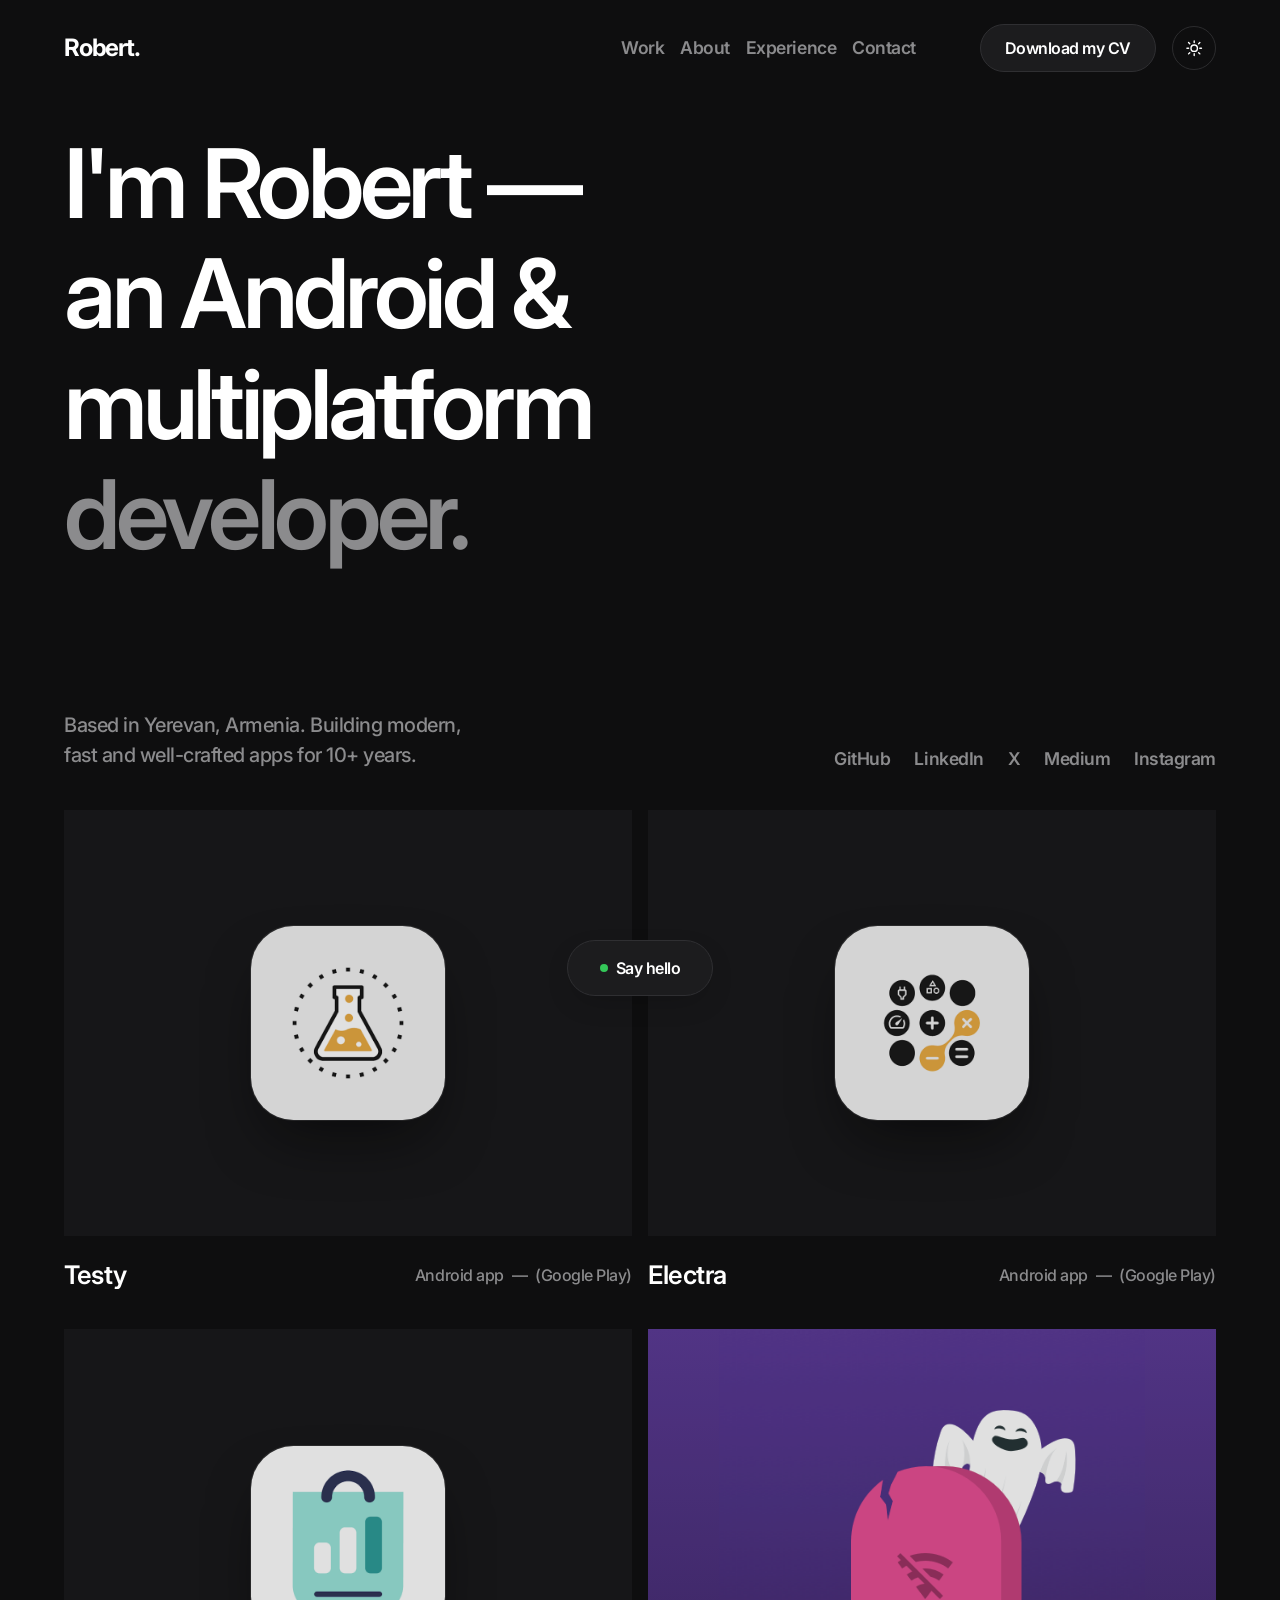
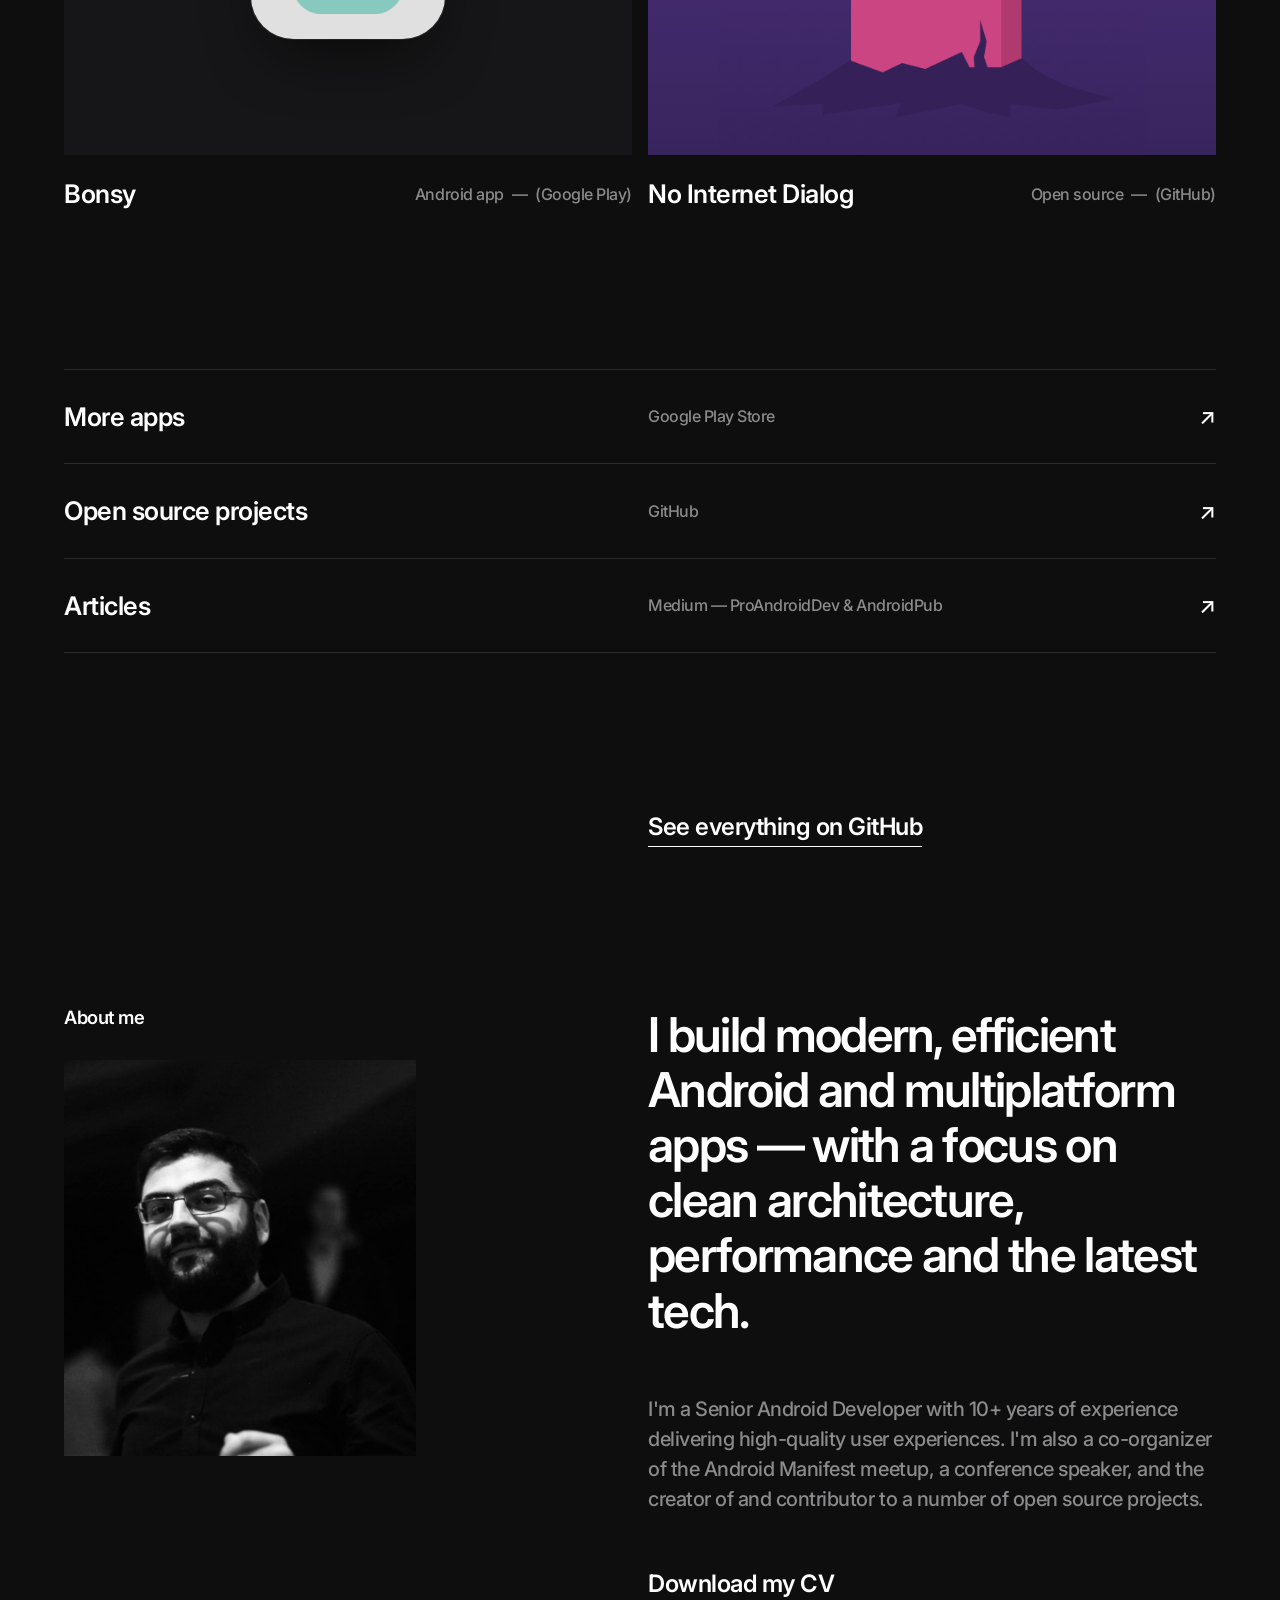
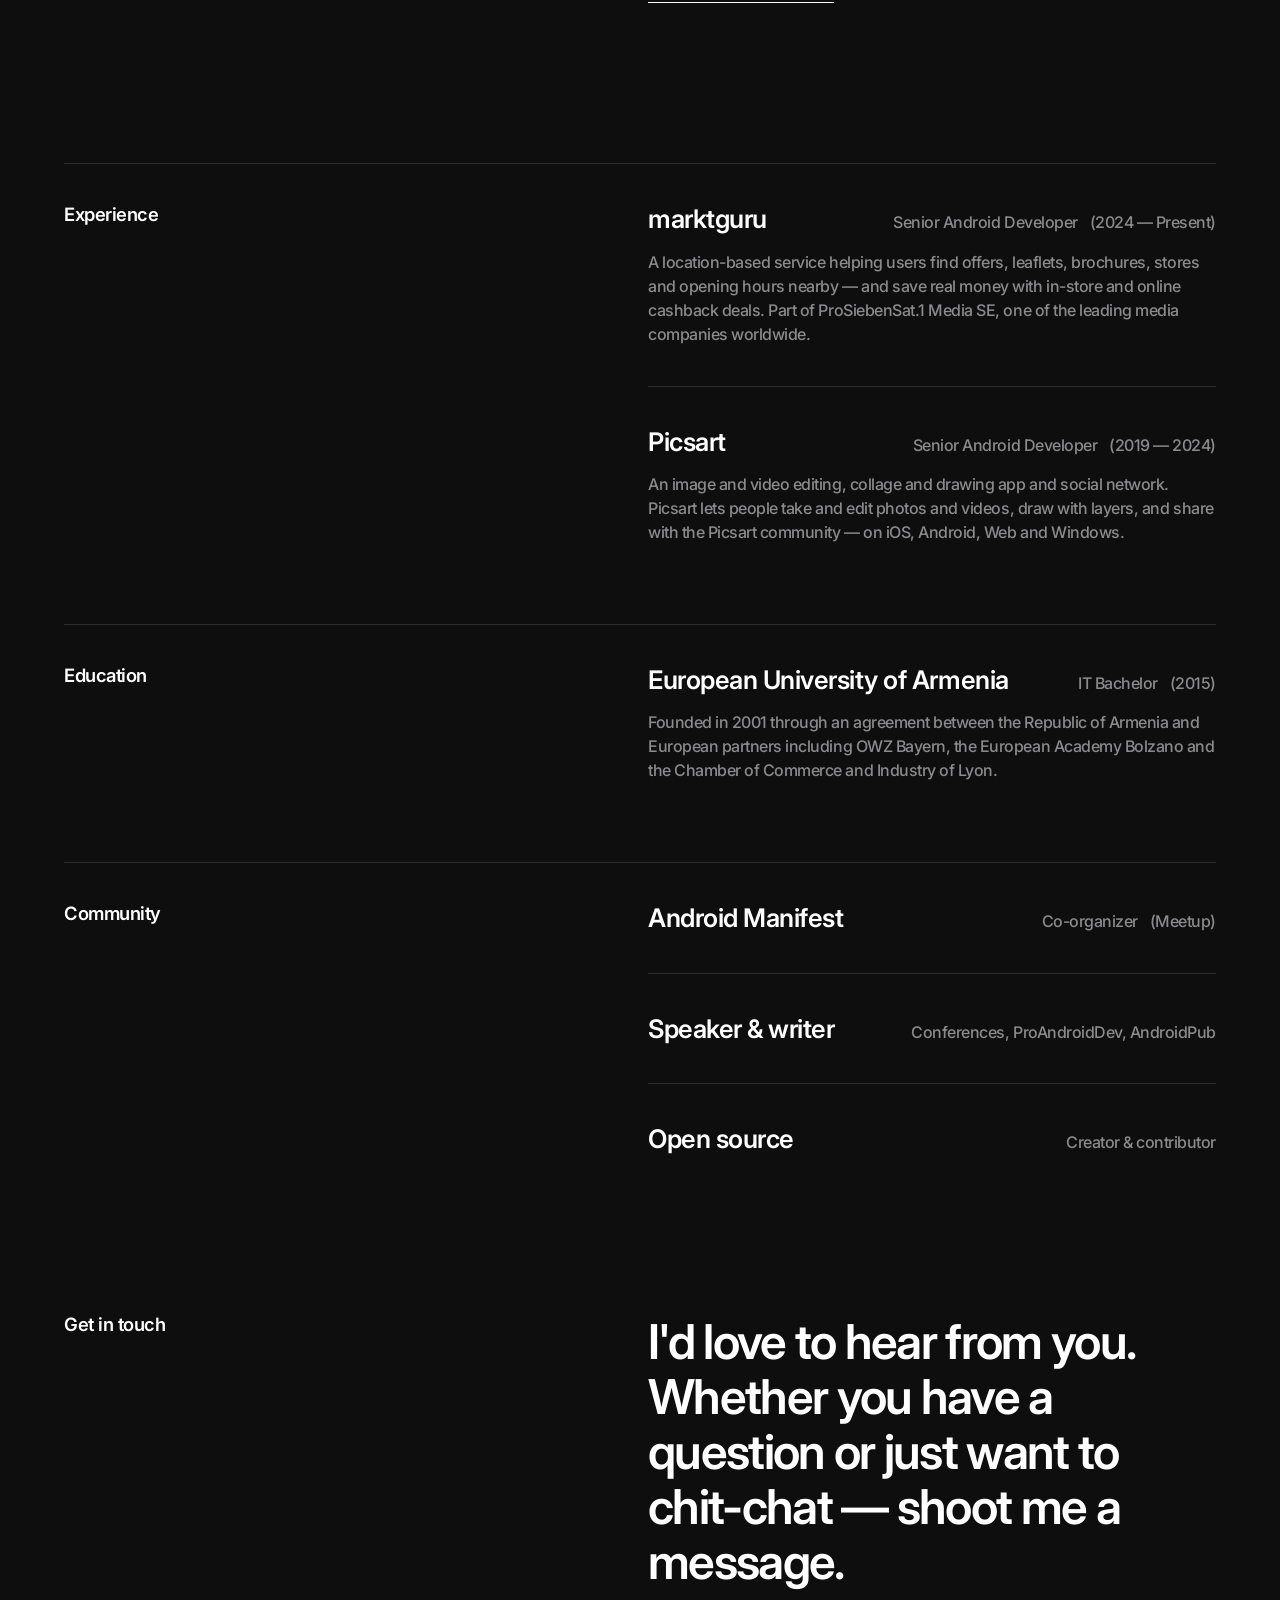
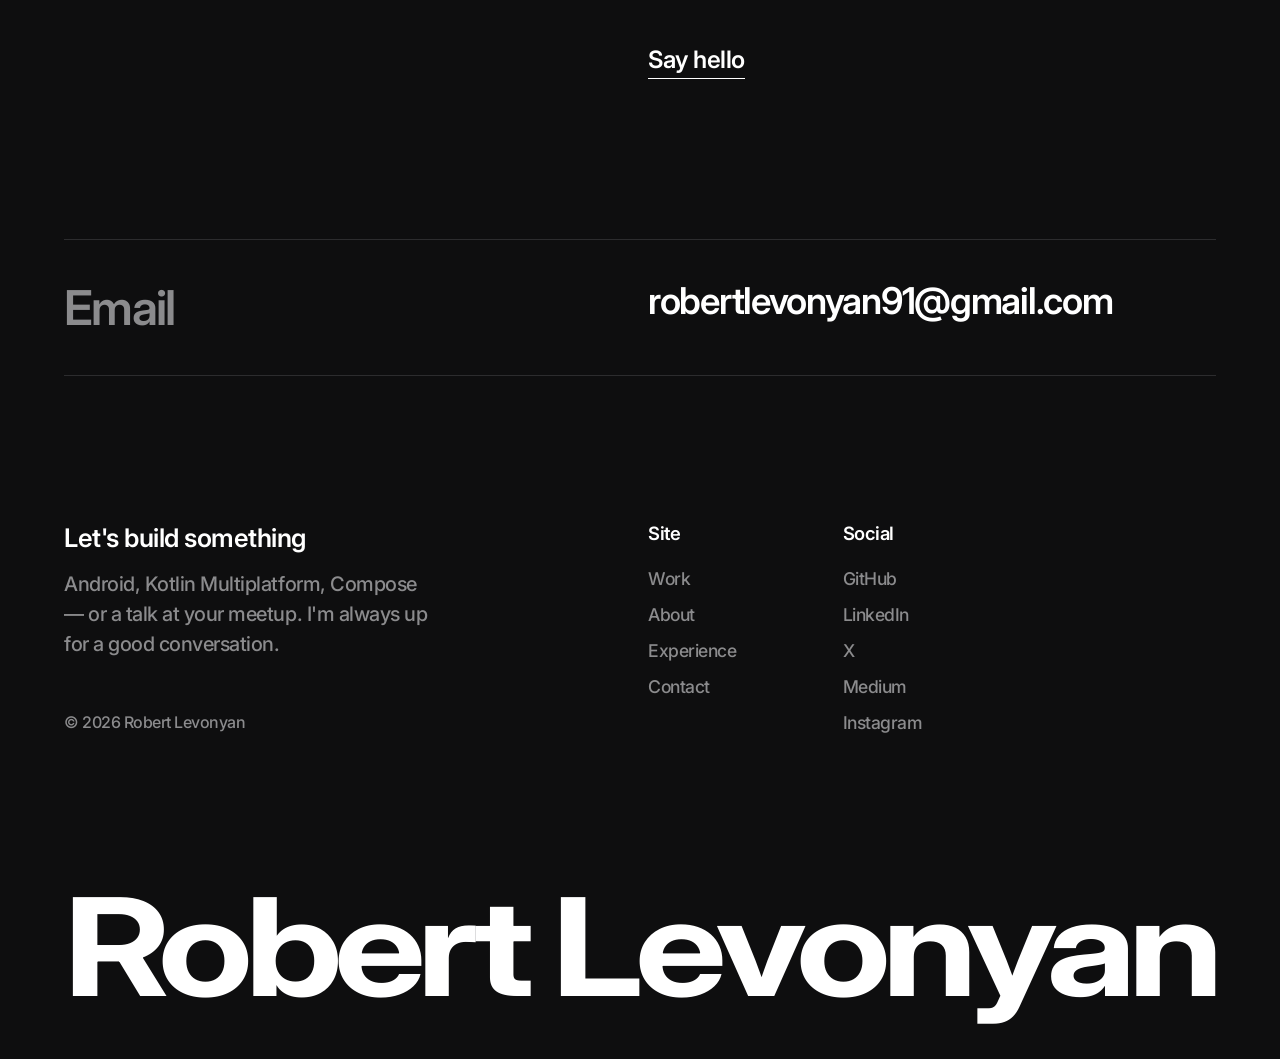
==== commit c9152b27: "add medium" ====
--- a/index.html
+++ b/index.html
@@ -81,6 +81,7 @@
                     <li><a href="https://github.com/robertlevonyan" target="_blank" rel="noopener" class="nav-link">GitHub</a></li>
                     <li><a href="https://www.linkedin.com/in/robert-levonyan-0226a462/" target="_blank" rel="noopener" class="nav-link">LinkedIn</a></li>
                     <li><a href="https://x.com/robertlevonyan" target="_blank" rel="noopener" class="nav-link">X</a></li>
+                    <li><a href="https://robertlevonyan.medium.com/" target="_blank" rel="noopener" class="nav-link">Medium</a></li>
                     <li><a href="https://www.instagram.com/robert_levonyan/" target="_blank" rel="noopener" class="nav-link">Instagram</a></li>
                 </ul>
             </div>
@@ -170,6 +171,12 @@
                     <div class="grid">
                         <div class="display-m secondary-title">Open source projects</div>
                         <div class="project-card-meta body secondary-meta"><span>GitHub</span><span class="arrow">↗</span></div>
+                    </div>
+                </a>
+                <a href="https://robertlevonyan.medium.com/" target="_blank" rel="noopener" class="secondary-project-card">
+                    <div class="grid">
+                        <div class="display-m secondary-title">Articles</div>
+                        <div class="project-card-meta body secondary-meta"><span>Medium — ProAndroidDev &amp; AndroidPub</span><span class="arrow">↗</span></div>
                     </div>
                 </a>
             </div>
@@ -322,6 +329,7 @@
                         <a href="https://github.com/robertlevonyan" target="_blank" rel="noopener" class="nav-link">GitHub</a>
                         <a href="https://www.linkedin.com/in/robert-levonyan-0226a462/" target="_blank" rel="noopener" class="nav-link">LinkedIn</a>
                         <a href="https://x.com/robertlevonyan" target="_blank" rel="noopener" class="nav-link">X</a>
+                        <a href="https://robertlevonyan.medium.com/" target="_blank" rel="noopener" class="nav-link">Medium</a>
                         <a href="https://www.instagram.com/robert_levonyan/" target="_blank" rel="noopener" class="nav-link">Instagram</a>
                     </nav>
                 </div>
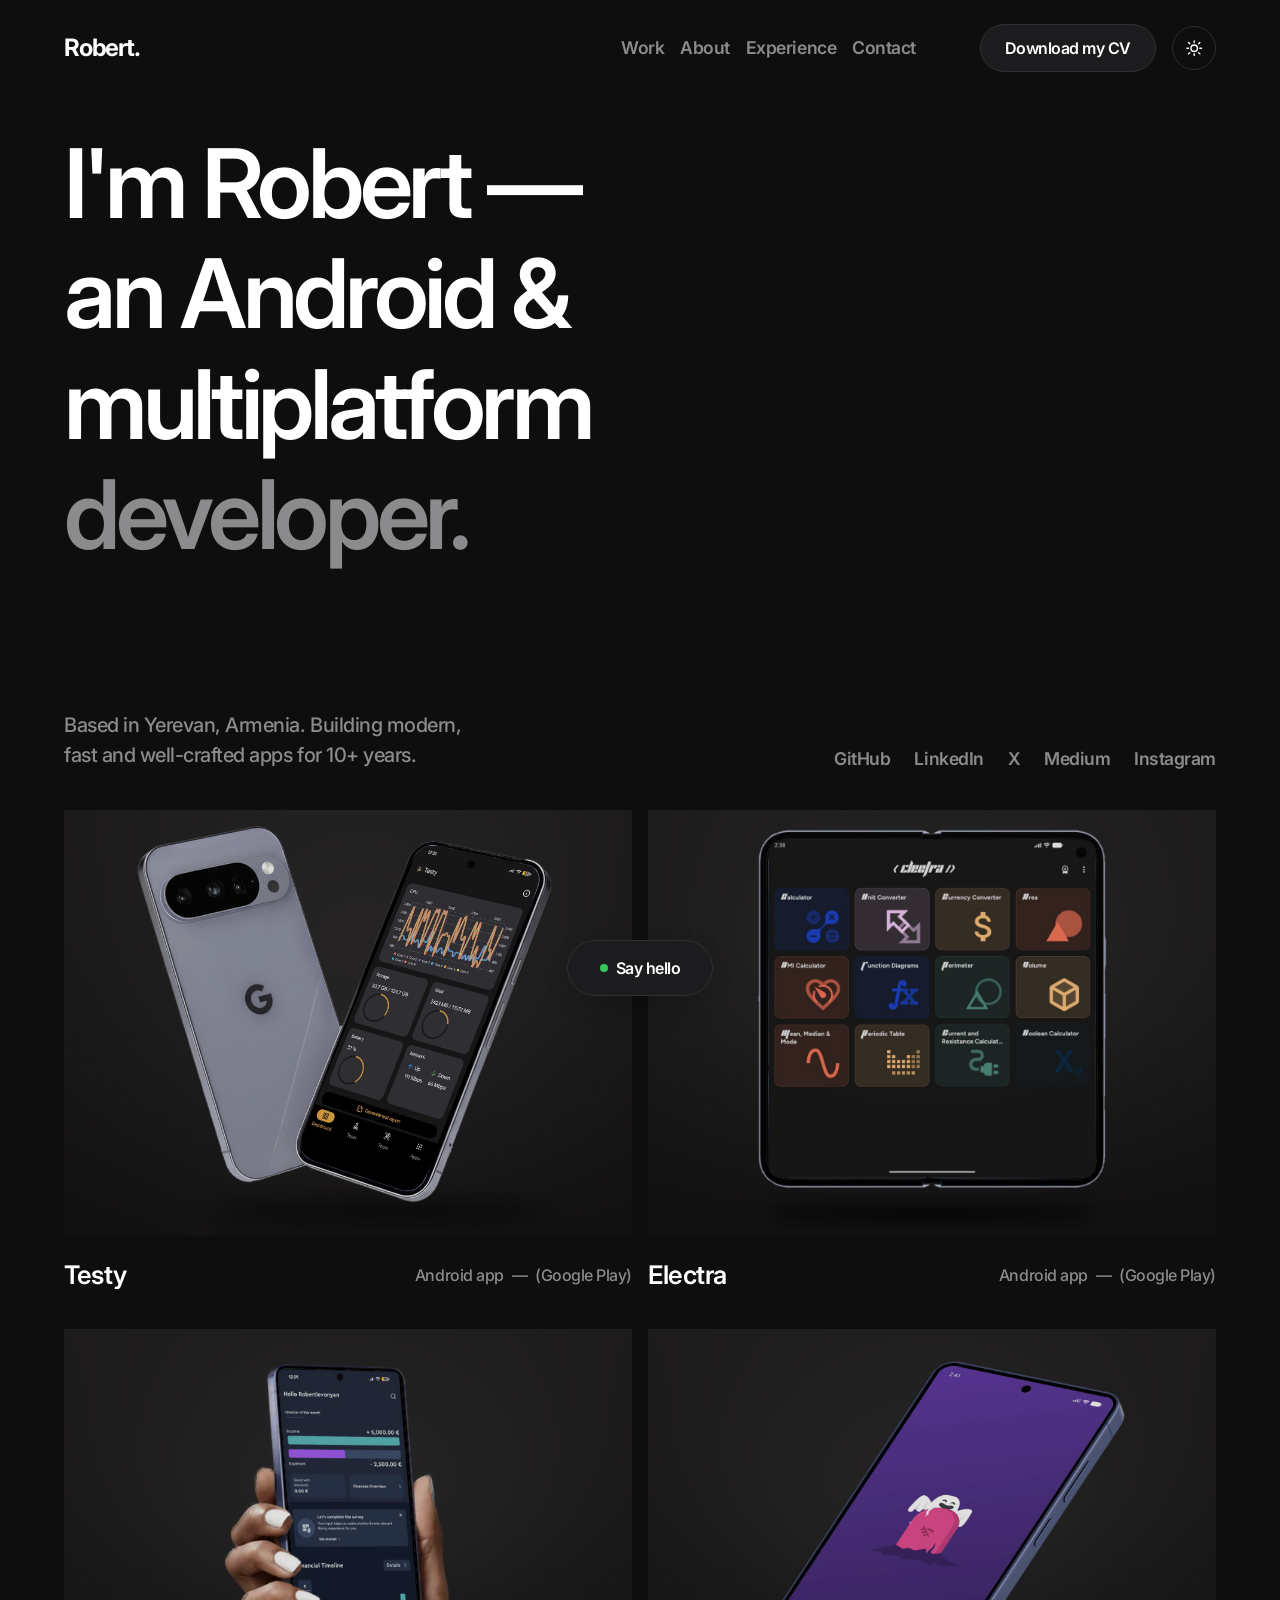
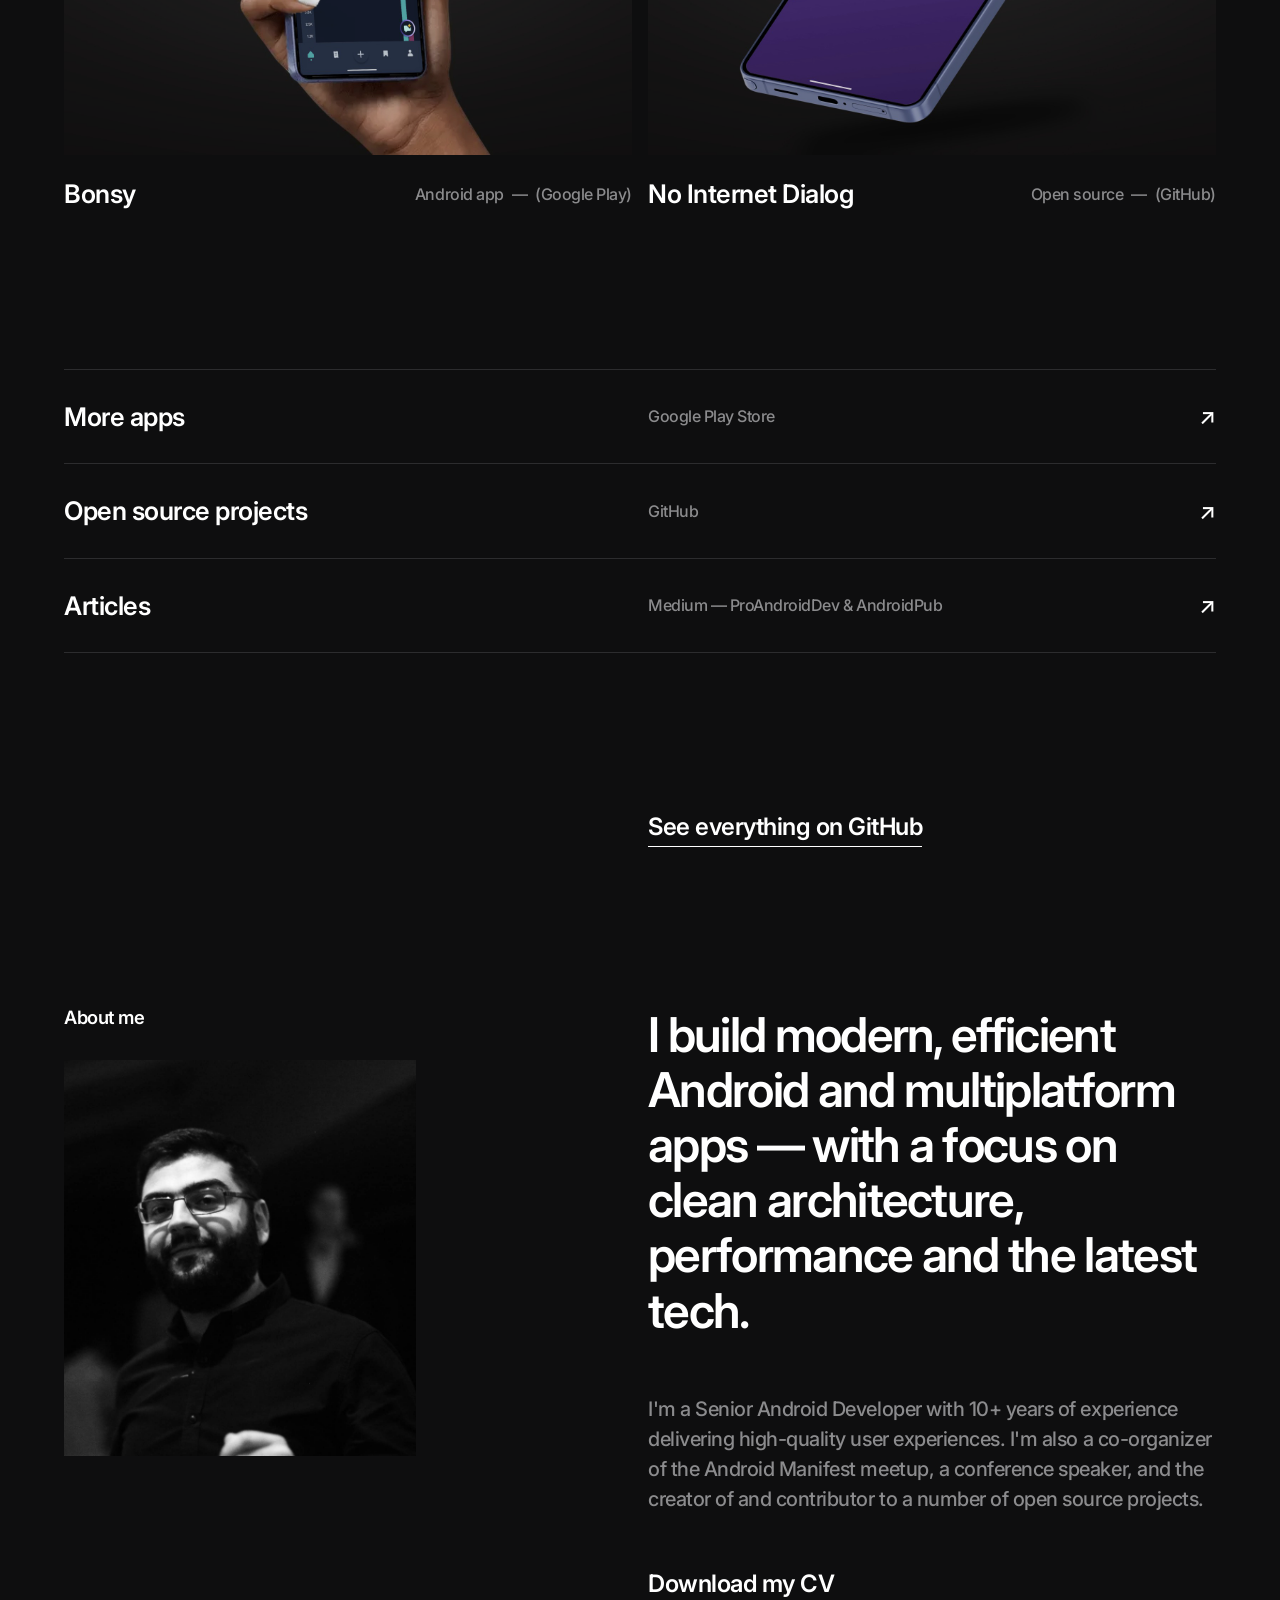
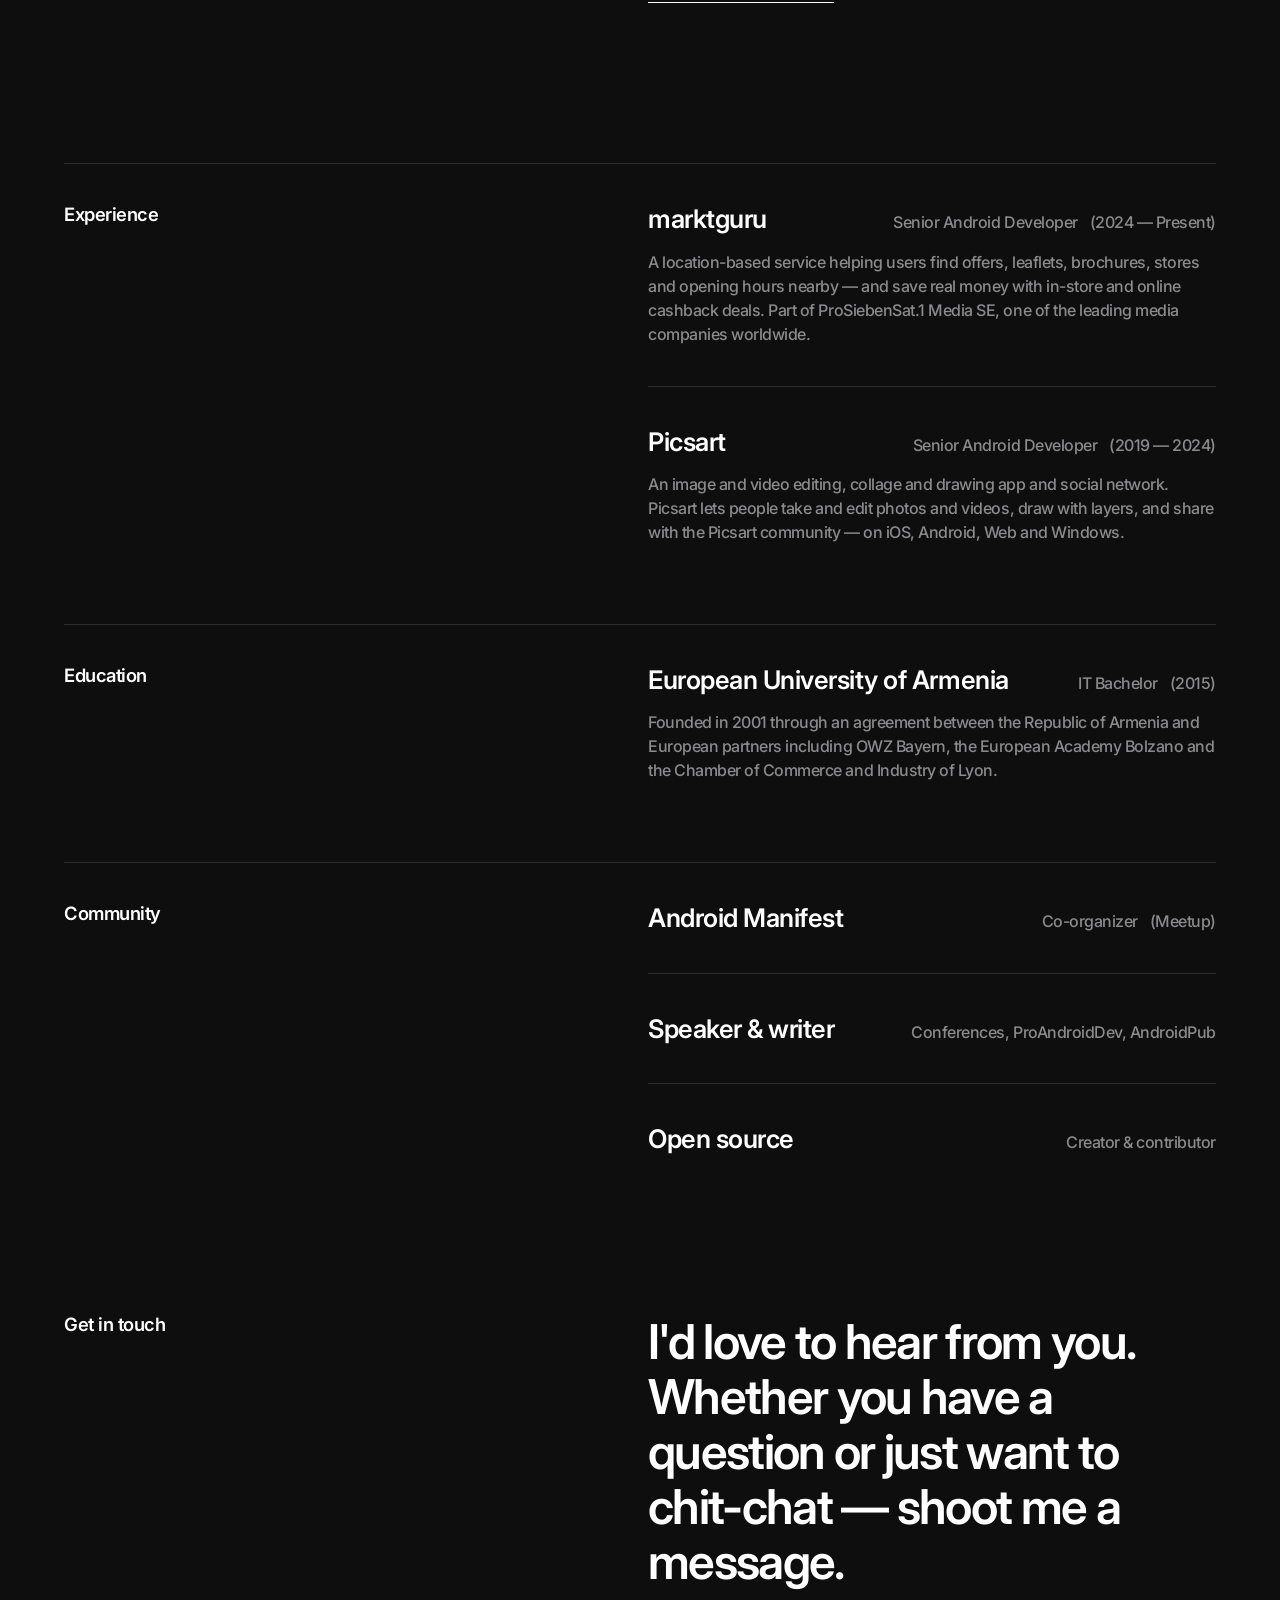
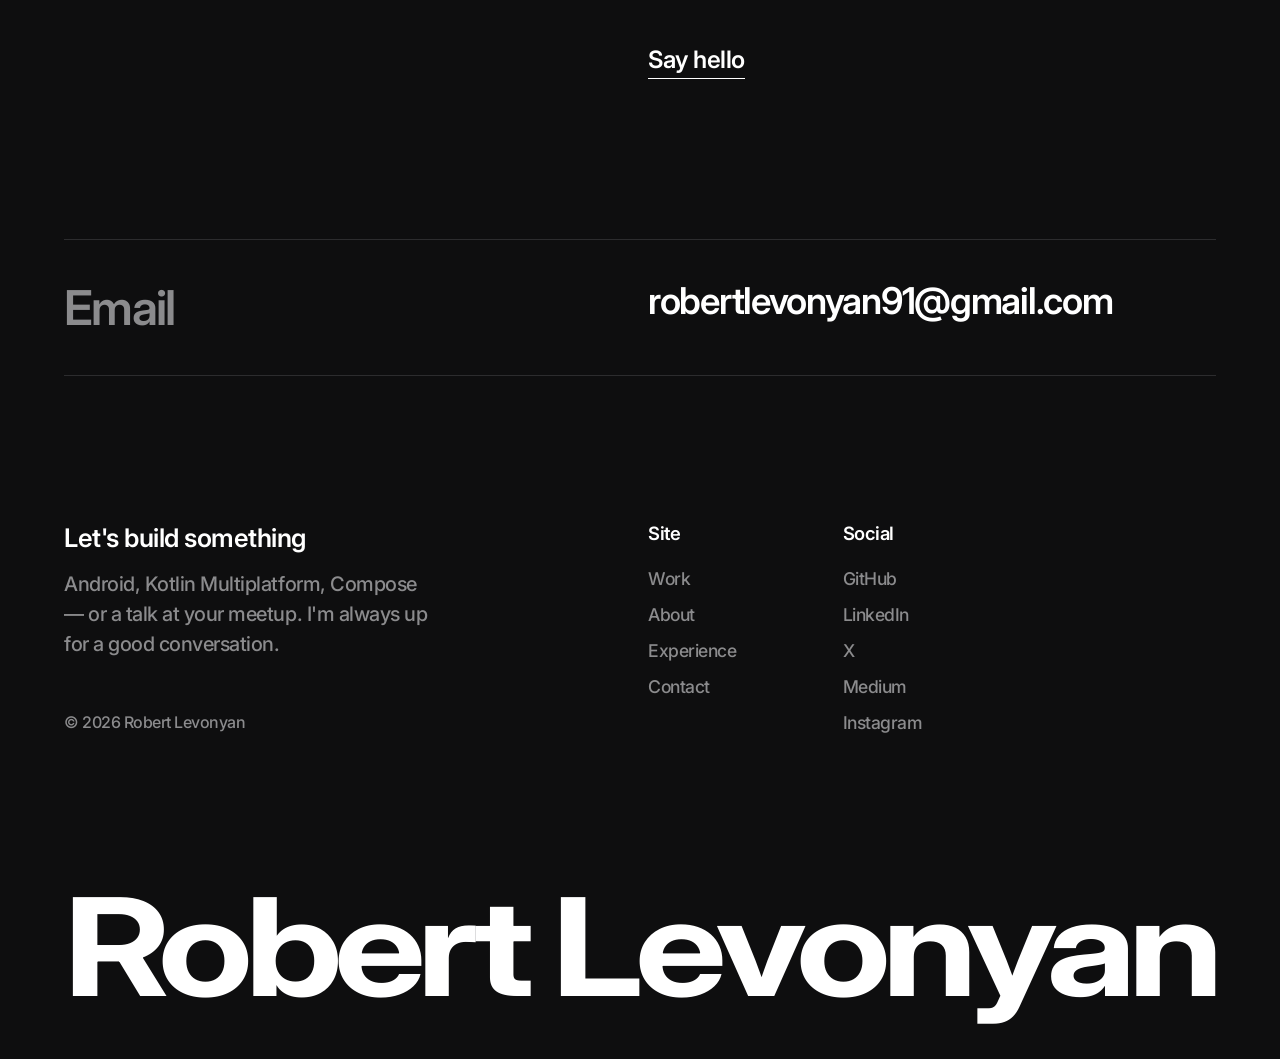
==== commit 1438970e: "update portfolio" ====
--- a/index.html
+++ b/index.html
@@ -28,6 +28,8 @@
     </script>
 
     <link rel="apple-touch-icon" sizes="180x180" href="apple-touch-icon.png">
+    <link rel="icon" type="image/svg+xml" href="favicon.svg">
+    <link rel="icon" href="favicon.ico" sizes="any">
     <link rel="icon" type="image/png" sizes="32x32" href="favicon-32x32.png">
     <link rel="icon" type="image/png" sizes="16x16" href="favicon-16x16.png">
     <link rel="manifest" href="site.webmanifest">
@@ -95,7 +97,8 @@
 
                 <a href="https://play.google.com/store/apps/details?id=com.robertlevonyan.testy" target="_blank" rel="noopener" class="project-card fade-up">
                     <div class="project-card-image-wrapper">
-                        <img src="https://play-lh.googleusercontent.com/_vH_rApLLpsWl-FbdOOa6wlnyjHHBRC2hS-2j9EnpubTEc2_FznVkkeJBvvE8Mgau4yy7W7FAUDwfHvDLNB11JY=w1400" alt="Testy app screenshots" class="project-card-image pos-left" loading="lazy" referrerpolicy="no-referrer" onerror="this.closest('.project-card-image-wrapper').classList.add('is-fallback')">
+                        <img src="images/portfolio/testy-mockup.jpg" alt="Testy dashboard on a Google Pixel phone" class="project-card-image theme-img-light" loading="lazy" width="1900" height="1425">
+                        <img src="images/portfolio/testy-mockup-dark.jpg" alt="Testy dashboard on a Google Pixel phone" class="project-card-image theme-img-dark" loading="lazy" width="1900" height="1425">
                         <img src="images/portfolio/testy.png" alt="" class="project-card-icon" loading="lazy">
                         <div class="project-card-image-overlay"></div>
                     </div>
@@ -110,7 +113,8 @@
 
                 <a href="https://play.google.com/store/apps/details?id=com.robertlevonyan.electra" target="_blank" rel="noopener" class="project-card fade-up">
                     <div class="project-card-image-wrapper">
-                        <img src="https://play-lh.googleusercontent.com/3itoruHCaPQ2NI2RmFBLv4yxGHhOKoVGjXzvXNvis0BTgIF6mZFjOAswb-JQ75c2AG36hX49sd230ADQlxK5=w1400" alt="Electra app on a tablet" class="project-card-image" loading="lazy" referrerpolicy="no-referrer" onerror="this.closest('.project-card-image-wrapper').classList.add('is-fallback')">
+                        <img src="images/portfolio/electra-mockup.jpg" alt="Electra on a Google Pixel Fold" class="project-card-image theme-img-light" loading="lazy" width="1392" height="1044">
+                        <img src="images/portfolio/electra-mockup-dark.jpg" alt="Electra on a Google Pixel Fold" class="project-card-image theme-img-dark" loading="lazy" width="1392" height="1044">
                         <img src="images/portfolio/electra.png" alt="" class="project-card-icon" loading="lazy">
                         <div class="project-card-image-overlay"></div>
                     </div>
@@ -124,12 +128,9 @@
                 </a>
 
                 <a href="https://play.google.com/store/apps/details?id=guru.bonbon.app" target="_blank" rel="noopener" class="project-card fade-up">
-                    <div class="project-card-image-wrapper wrapper-bonsy">
-                        <div class="project-card-shots">
-                            <img src="https://play-lh.googleusercontent.com/3g_PtvaNGuir1NcXrprfoILwFooTQH59BR65SVLCk9t4gltb-F1ybPqBaKGXJ1qMUgfysHPLEgLjWGvfQHrkQ0M=w600" alt="Bonsy receipt analysis screen" loading="lazy" referrerpolicy="no-referrer" onerror="this.closest('.project-card-image-wrapper').classList.add('is-fallback')">
-                            <img src="https://play-lh.googleusercontent.com/08yDmpTXk1cLOO1oVc06JI92pzIY3NWcarEa2d5_sF1eNVl2j04T3uOgrSaigYa1WM3uMLITL29yTW3MEHf_VQ=w600" alt="Bonsy receipt details screen" loading="lazy" referrerpolicy="no-referrer" onerror="this.closest('.project-card-image-wrapper').classList.add('is-fallback')">
-                            <img src="https://play-lh.googleusercontent.com/n0RS9Pnr1Ox1ik6dvu9JBnyMDpoTgPAjTWnIKCGFXz92Rp6d9rgJZ1A_UJTPzzu8OC67QzSowpdesFFU_dAdNFo=w600" alt="Bonsy statistics screen" loading="lazy" referrerpolicy="no-referrer" onerror="this.closest('.project-card-image-wrapper').classList.add('is-fallback')">
-                        </div>
+                    <div class="project-card-image-wrapper">
+                        <img src="images/portfolio/bonsy-mockup.jpg" alt="Bonsy home screen on an Android phone held in a hand" class="project-card-image theme-img-light" loading="lazy" width="1600" height="1200">
+                        <img src="images/portfolio/bonsy-mockup-dark.jpg" alt="Bonsy home screen on an Android phone held in a hand" class="project-card-image theme-img-dark" loading="lazy" width="1600" height="1200">
                         <img src="images/portfolio/bonsy.png" alt="" class="project-card-icon" loading="lazy">
                         <div class="project-card-image-overlay"></div>
                     </div>
@@ -143,8 +144,9 @@
                 </a>
 
                 <a href="https://github.com/robertlevonyan/no-internet-dialog-kt" target="_blank" rel="noopener" class="project-card fade-up">
-                    <div class="project-card-image-wrapper wrapper-ghost">
-                        <img src="images/portfolio/ghost.png" alt="No Internet Dialog artwork — a ghost rising from a tombstone" class="project-card-art">
+                    <div class="project-card-image-wrapper">
+                        <img src="images/portfolio/nid-mockup.jpg" alt="No Internet Dialog animation on an Android phone" class="project-card-image theme-img-light" loading="lazy" width="1600" height="1200">
+                        <img src="images/portfolio/nid-mockup-dark.jpg" alt="No Internet Dialog animation on an Android phone" class="project-card-image theme-img-dark" loading="lazy" width="1600" height="1200">
                         <div class="project-card-image-overlay"></div>
                     </div>
                     <div class="project-card-content">
--- a/css/site.css
+++ b/css/site.css
@@ -419,6 +419,10 @@
 .project-card:hover .project-card-image { transform: scale(1.04); }
 .project-card:hover .project-card-art { transform: translateX(-50%) scale(1.04); }
 .project-card:hover .project-card-shots { transform: translateY(-2%); }
+
+/* Theme-specific artwork */
+html[data-theme="dark"] .theme-img-light,
+html[data-theme="light"] .theme-img-dark { display: none; }
 
 /* Icon is only a fallback if a remote image fails to load */
 .project-card-image-wrapper .project-card-icon { display: none; }
